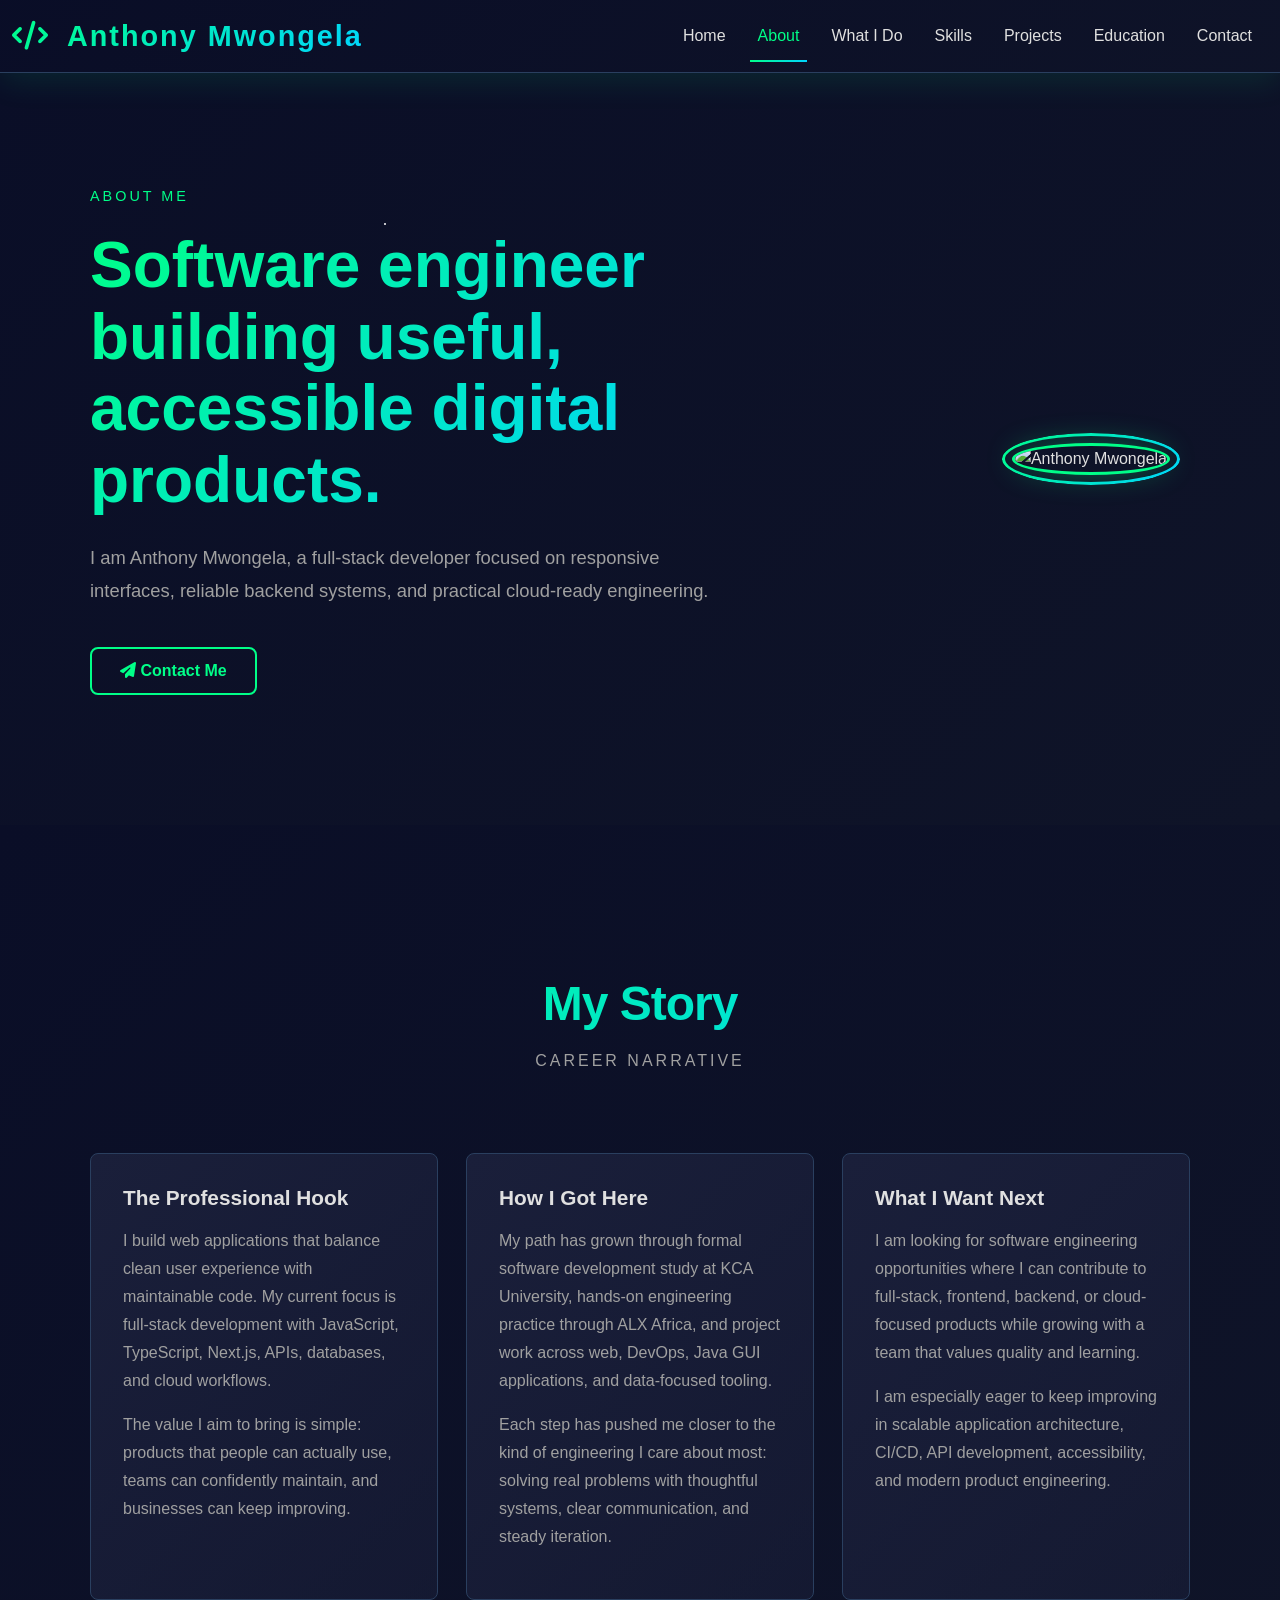
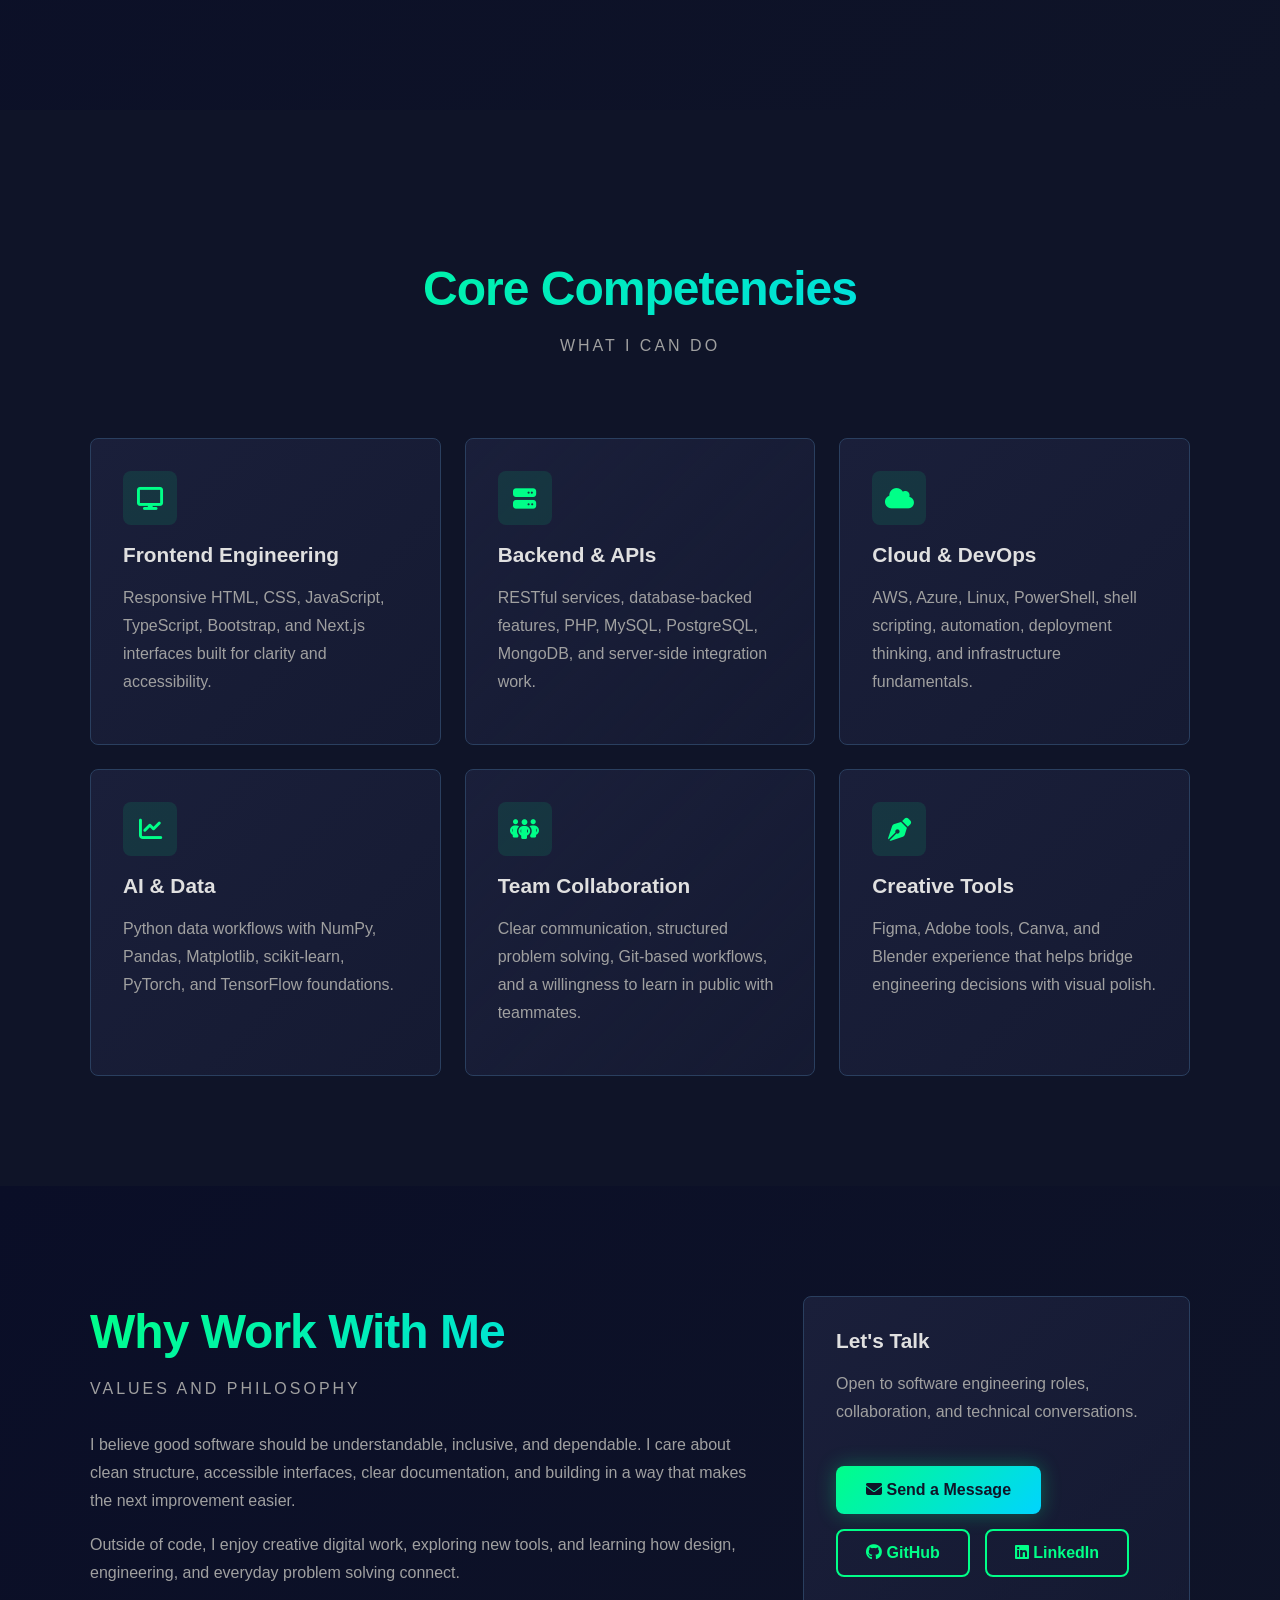
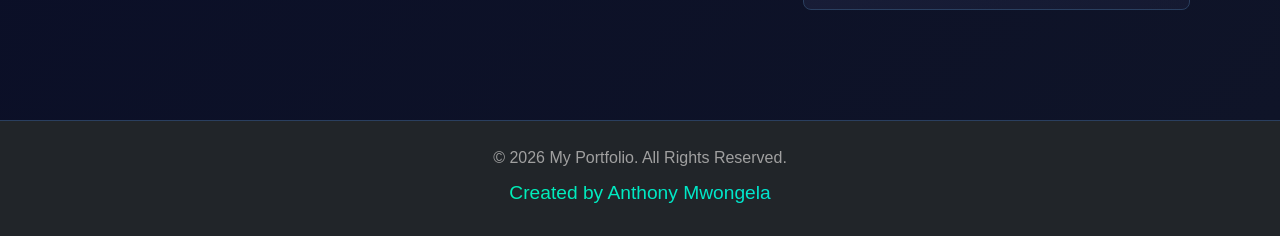
==== about.html @ 36940905 "worked on the gmail" ====
<!DOCTYPE html>
<html lang="en">
<head>
    <meta charset="UTF-8">
    <meta name="viewport" content="width=device-width, initial-scale=1">
    <title>About - Anthony Mwongela</title>
    <link
      href="https://cdn.jsdelivr.net/npm/bootstrap@5.3.2/dist/css/bootstrap.min.css"
      rel="stylesheet"
      integrity="sha384-T3c6CoIi6uLrA9TneNEoa7RxnatzjcDSCmG1MXxSR1GAsXEV/Dwwykc2MPK8M2HN"
      crossorigin="anonymous"
    />
    <link rel="stylesheet" href="https://cdnjs.cloudflare.com/ajax/libs/font-awesome/6.4.0/css/all.min.css">
    <link rel="stylesheet" href="style.css">
</head>
<body>
    <nav id="NavPos" class="navbar navbar-expand-lg w-100 modern-navbar">
      <div class="container-fluid">
        <a class="navbar-brand neon-brand" href="index.html">
          <i class="fas fa-code"></i> Anthony Mwongela
        </a>
        <button class="navbar-toggler custom-toggler" type="button" data-bs-toggle="collapse" data-bs-target="#navbarSupportedContent" aria-controls="navbarSupportedContent" aria-expanded="false" aria-label="Toggle navigation">
          <span class="navbar-toggler-icon"></span>
        </button>
        <div class="collapse navbar-collapse" id="navbarSupportedContent">
          <ul class="navbar-nav ms-auto mb-3 mb-lg-0">
            <li class="nav-item"><a class="nav-link nav-modern" href="index.html">Home</a></li>
            <li class="nav-item"><a class="nav-link nav-modern" href="about.html">About</a></li>
            <li class="nav-item"><a class="nav-link nav-modern" href="whatido.html">What I Do</a></li>
            <li class="nav-item"><a class="nav-link nav-modern" href="skills.html">Skills</a></li>
            <li class="nav-item"><a class="nav-link nav-modern" href="projects.html">Projects</a></li>
            <li class="nav-item"><a class="nav-link nav-modern" href="education.html">Education</a></li>
            <li class="nav-item"><a class="nav-link nav-modern" href="contact.html">Contact</a></li>
          </ul>
        </div>
      </div>
    </nav>

    <main>
      <section class="page-hero about-hero">
        <div class="stars"></div>
        <div class="container">
          <div class="row align-items-center g-5">
            <div class="col-lg-7">
              <span class="greeting-label">About me</span>
              <h1 class="page-title">Software engineer building useful, accessible digital products.</h1>
              <p class="page-lead">
                I am Anthony Mwongela, a full-stack developer focused on responsive interfaces, reliable backend systems, and practical cloud-ready engineering.
              </p>
              <div class="cta-buttons">
                <a href="contact.html" class="btn btn-outline-neon">
                  <i class="fas fa-paper-plane"></i> Contact Me
                </a>
              </div>
            </div>
            <div class="col-lg-5 text-lg-end text-center">
              <div class="profile-glow about-profile">
                <img src="projectsimages/Boykid254.jpg" alt="Anthony Mwongela" class="profile-img">
              </div>
            </div>
          </div>
        </div>
      </section>

      <section class="page-section about-story">
        <div class="container">
          <div class="section-header text-center">
            <h2>My Story</h2>
            <p class="section-subtitle">Career narrative</p>
          </div>
          <div class="story-layout">
            <div class="story-panel">
              <h3>The Professional Hook</h3>
              <p>
                I build web applications that balance clean user experience with maintainable code. My current focus is full-stack development with JavaScript, TypeScript, Next.js, APIs, databases, and cloud workflows.
              </p>
              <p>
                The value I aim to bring is simple: products that people can actually use, teams can confidently maintain, and businesses can keep improving.
              </p>
            </div>
            <div class="story-panel">
              <h3>How I Got Here</h3>
              <p>
                My path has grown through formal software development study at KCA University, hands-on engineering practice through ALX Africa, and project work across web, DevOps, Java GUI applications, and data-focused tooling.
              </p>
              <p>
                Each step has pushed me closer to the kind of engineering I care about most: solving real problems with thoughtful systems, clear communication, and steady iteration.
              </p>
            </div>
            <div class="story-panel">
              <h3>What I Want Next</h3>
              <p>
                I am looking for software engineering opportunities where I can contribute to full-stack, frontend, backend, or cloud-focused products while growing with a team that values quality and learning.
              </p>
              <p>
                I am especially eager to keep improving in scalable application architecture, CI/CD, API development, accessibility, and modern product engineering.
              </p>
            </div>
          </div>
        </div>
      </section>

      <section class="page-section competencies-section">
        <div class="container">
          <div class="section-header text-center">
            <h2>Core Competencies</h2>
            <p class="section-subtitle">What I can do</p>
          </div>
          <div class="competency-grid">
            <div class="competency-card">
              <i class="fas fa-display"></i>
              <h3>Frontend Engineering</h3>
              <p>Responsive HTML, CSS, JavaScript, TypeScript, Bootstrap, and Next.js interfaces built for clarity and accessibility.</p>
            </div>
            <div class="competency-card">
              <i class="fas fa-server"></i>
              <h3>Backend & APIs</h3>
              <p>RESTful services, database-backed features, PHP, MySQL, PostgreSQL, MongoDB, and server-side integration work.</p>
            </div>
            <div class="competency-card">
              <i class="fas fa-cloud"></i>
              <h3>Cloud & DevOps</h3>
              <p>AWS, Azure, Linux, PowerShell, shell scripting, automation, deployment thinking, and infrastructure fundamentals.</p>
            </div>
            <div class="competency-card">
              <i class="fas fa-chart-line"></i>
              <h3>AI & Data</h3>
              <p>Python data workflows with NumPy, Pandas, Matplotlib, scikit-learn, PyTorch, and TensorFlow foundations.</p>
            </div>
            <div class="competency-card">
              <i class="fas fa-people-group"></i>
              <h3>Team Collaboration</h3>
              <p>Clear communication, structured problem solving, Git-based workflows, and a willingness to learn in public with teammates.</p>
            </div>
            <div class="competency-card">
              <i class="fas fa-pen-nib"></i>
              <h3>Creative Tools</h3>
              <p>Figma, Adobe tools, Canva, and Blender experience that helps bridge engineering decisions with visual polish.</p>
            </div>
          </div>
        </div>
      </section>

      <section class="page-section values-section">
        <div class="container">
          <div class="values-layout">
            <div>
              <div class="section-header compact-header">
                <h2>Why Work With Me</h2>
                <p class="section-subtitle">Values and philosophy</p>
              </div>
              <p class="values-copy">
                I believe good software should be understandable, inclusive, and dependable. I care about clean structure, accessible interfaces, clear documentation, and building in a way that makes the next improvement easier.
              </p>
              <p class="values-copy">
                Outside of code, I enjoy creative digital work, exploring new tools, and learning how design, engineering, and everyday problem solving connect.
              </p>
            </div>
            <div class="cta-panel">
              <h3>Let's Talk</h3>
              <p>Open to software engineering roles, collaboration, and technical conversations.</p>
              <div class="cta-buttons">
                <a href="contact.html" class="btn btn-neon">
                  <i class="fas fa-envelope"></i> Send a Message
                </a>
                <a href="https://github.com/Robadev254" target="_blank" rel="noopener" class="btn btn-outline-neon">
                  <i class="fab fa-github"></i> GitHub
                </a>
                <a href="https://www.linkedin.com/in/anthony-robert-5a5290227/" target="_blank" rel="noopener" class="btn btn-outline-neon">
                  <i class="fab fa-linkedin"></i> LinkedIn
                </a>
              </div>
            </div>
          </div>
        </div>
      </section>
    </main>

    <footer class="bg-dark text-center text-white py-4">
      <p>&copy; <span id="currentYear"></span> My Portfolio. All Rights Reserved.</p>
      <h3>Created by Anthony Mwongela</h3>
    </footer>

    <script src="https://cdn.jsdelivr.net/npm/bootstrap@5.3.2/dist/js/bootstrap.bundle.min.js" integrity="sha384-C6RzsynM9kWDrMNeT87bh95OGNyZPhcTNXj1NW7RuBCsyN/o0jlpcV8Qyq46cDfL" crossorigin="anonymous"></script>
    <script src="script.js"></script>
</body>
</html>
---- style.css ----
/* ==================== GLOBAL STYLES ==================== */

* {
  margin: 0;
  padding: 0;
  box-sizing: border-box;
}

:root {
  --primary-neon: #00ff88;
  --secondary-neon: #00d4ff;
  --accent-neon: #ff006e;
  --dark-bg: #0a0e27;
  --darker-bg: #0f1428;
  --card-bg: #1a1f3a;
  --text-primary: #e0e0e0;
  --text-secondary: #a0a0a0;
  --border-color: #2a3f5f;
}

html {
  scroll-behavior: smooth;
  scroll-padding-top: 90px;
}

body {
  background-color: var(--dark-bg);
  background-image: 
    radial-gradient(circle at 20% 50%, rgba(0, 255, 136, 0.1) 0%, transparent 50%),
    radial-gradient(circle at 80% 80%, rgba(0, 212, 255, 0.1) 0%, transparent 50%);
  color: var(--text-primary);
  font-family: 'Segoe UI', Tahoma, Geneva, Verdana, sans-serif;
  line-height: 1.6;
  overflow-x: hidden;
}

html.home-scroll {
  scroll-snap-type: y mandatory;
}

/* ==================== NAVBAR ==================== */

.modern-navbar {
  background: linear-gradient(135deg, rgba(10, 14, 39, 0.95) 0%, rgba(15, 20, 40, 0.95) 100%);
  backdrop-filter: blur(10px);
  border-bottom: 1px solid var(--border-color);
  box-shadow: 0 8px 32px rgba(0, 255, 136, 0.1);
  position: sticky;
  top: 0;
  z-index: 1000;
}

.neon-brand {
  font-size: 1.8rem !important;
  font-weight: 700;
  background: linear-gradient(135deg, var(--primary-neon), var(--secondary-neon));
  -webkit-background-clip: text;
  -webkit-text-fill-color: transparent;
  background-clip: text;
  letter-spacing: 2px;
  transition: all 0.3s ease;
}

.neon-brand:hover {
  transform: scale(1.05);
  filter: drop-shadow(0 0 8px var(--primary-neon));
}

.neon-brand i {
  margin-right: 8px;
}

.nav-modern {
  position: relative;
  color: var(--text-primary) !important;
  font-weight: 500;
  margin: 0 8px;
  transition: all 0.3s ease;
}

.nav-modern::after {
  content: '';
  position: absolute;
  bottom: -5px;
  left: 0;
  width: 0;
  height: 2px;
  background: linear-gradient(135deg, var(--primary-neon), var(--secondary-neon));
  transition: width 0.3s ease;
}

.nav-modern:hover {
  color: var(--primary-neon) !important;
}

.nav-modern.active {
  color: var(--primary-neon) !important;
}

.nav-modern.active::after {
  width: 100%;
}

.nav-modern:hover::after {
  width: 100%;
}

.custom-toggler .navbar-toggler-icon {
  background-image: url("data:image/svg+xml;charset=utf8,%3Csvg viewBox='0 0 30 30' xmlns='http://www.w3.org/2000/svg'%3E%3Cpath stroke='rgba(0,255,136,0.8)' stroke-width='2' stroke-linecap='round' d='M4 7h22M4 15h22M4 23h22'/%3E%3C/svg%3E");
}

/* ==================== HERO SECTION ==================== */

.hero-section {
  background: linear-gradient(135deg, var(--dark-bg) 0%, var(--darker-bg) 100%);
  min-height: 100vh;
  display: flex;
  align-items: center;
  position: relative;
  overflow: hidden;
}

.home-hero {
  min-height: calc(100vh - 72px);
}

.home-panel {
  min-height: calc(100vh - 72px);
  display: flex;
  align-items: center;
  position: relative;
  scroll-snap-align: start;
  scroll-snap-stop: always;
  padding: 80px 0;
}

.home-panel-row {
  min-height: calc(100vh - 190px);
}

.stars {
  position: absolute;
  width: 100%;
  height: 100%;
  top: 0;
  left: 0;
}

.stars::before {
  content: '';
  position: absolute;
  width: 2px;
  height: 2px;
  background: white;
  border-radius: 50%;
  top: 20%;
  left: 30%;
  animation: twinkle 3s infinite;
}

@keyframes twinkle {
  0%, 100% { opacity: 0.3; }
  50% { opacity: 1; }
}

.hero-content {
  position: relative;
  z-index: 2;
  animation: slideInLeft 0.8s ease;
}

@keyframes slideInLeft {
  from {
    opacity: 0;
    transform: translateX(-50px);
  }
  to {
    opacity: 1;
    transform: translateX(0);
  }
}

.greeting-text {
  margin-bottom: 30px;
}

.greeting-label {
  display: inline-block;
  color: var(--primary-neon);
  font-size: 0.9rem;
  letter-spacing: 3px;
  text-transform: uppercase;
  margin-bottom: 10px;
  animation: fadeIn 0.8s ease 0.2s both;
}

.hero-title {
  font-size: 4rem;
  font-weight: 800;
  line-height: 1.2;
  margin-bottom: 20px;
  animation: fadeIn 0.8s ease 0.4s both;
}

.neon-text {
  background: linear-gradient(135deg, var(--primary-neon), var(--secondary-neon));
  -webkit-background-clip: text;
  -webkit-text-fill-color: transparent;
  background-clip: text;
  display: block;
  animation: glow 3s ease-in-out infinite;
}

@keyframes glow {
  0%, 100% { filter: drop-shadow(0 0 0px var(--primary-neon)); }
  50% { filter: drop-shadow(0 0 20px var(--primary-neon)); }
}

.subtitle-text {
  display: block;
  color: var(--secondary-neon);
  font-size: 2rem;
  font-weight: 300;
  margin-top: 10px;
}

.hero-description {
  font-size: 1.1rem;
  color: var(--text-secondary);
  margin: 25px 0 40px 0;
  max-width: 500px;
  line-height: 1.8;
  animation: fadeIn 0.8s ease 0.6s both;
}

@keyframes fadeIn {
  from {
    opacity: 0;
  }
  to {
    opacity: 1;
  }
}

.cta-buttons {
  display: flex;
  gap: 15px;
  margin: 40px 0;
  animation: fadeIn 0.8s ease 0.8s both;
  flex-wrap: wrap;
}

.btn-neon {
  background: linear-gradient(135deg, var(--primary-neon), var(--secondary-neon));
  color: var(--darker-bg) !important;
  border: none;
  padding: 12px 30px;
  border-radius: 8px;
  font-weight: 600;
  font-size: 1rem;
  transition: all 0.3s ease;
  box-shadow: 0 0 20px rgba(0, 255, 136, 0.3);
  cursor: pointer;
}

.btn-neon:hover {
  transform: translateY(-3px);
  box-shadow: 0 0 40px rgba(0, 255, 136, 0.6);
  filter: brightness(1.1);
}

.btn-outline-neon {
  border: 2px solid var(--primary-neon);
  color: var(--primary-neon) !important;
  background: transparent;
  padding: 10px 28px;
  border-radius: 8px;
  font-weight: 600;
  font-size: 1rem;
  transition: all 0.3s ease;
  cursor: pointer;
}

.btn-outline-neon:hover {
  background: rgba(0, 255, 136, 0.1);
  transform: translateY(-3px);
  box-shadow: 0 0 20px rgba(0, 255, 136, 0.4);
}

.social-links {
  display: flex;
  gap: 20px;
  margin-top: 40px;
  animation: fadeIn 0.8s ease 1s both;
}

.social-link {
  width: 50px;
  height: 50px;
  border-radius: 50%;
  display: flex;
  align-items: center;
  justify-content: center;
  border: 2px solid var(--border-color);
  color: var(--primary-neon);
  font-size: 1.3rem;
  transition: all 0.3s ease;
  background: rgba(0, 255, 136, 0.05);
}

.social-link:hover {
  border-color: var(--primary-neon);
  background: rgba(0, 255, 136, 0.15);
  transform: translateY(-5px) scale(1.1);
  box-shadow: 0 0 20px rgba(0, 255, 136, 0.4);
}

/* Hero Image */
.hero-image {
  position: relative;
  animation: slideInRight 0.8s ease;
}

@keyframes slideInRight {
  from {
    opacity: 0;
    transform: translateX(50px);
  }
  to {
    opacity: 1;
    transform: translateX(0);
  }
}

.profile-glow {
  position: relative;
  display: inline-block;
}

.profile-glow::before {
  content: '';
  position: absolute;
  inset: -10px;
  border-radius: 50%;
  padding: 3px;
  background: linear-gradient(135deg, var(--primary-neon), var(--secondary-neon));
  -webkit-mask: linear-gradient(#fff 0 0) content-box, linear-gradient(#fff 0 0);
  -webkit-mask-composite: xor;
  mask-composite: exclude;
  animation: rotate 20s linear infinite;
}

@keyframes rotate {
  from { transform: rotate(0deg); }
  to { transform: rotate(360deg); }
}

.profile-img {
  width: 300px;
  height: 300px;
  border-radius: 50%;
  object-fit: cover;
  border: 3px solid var(--primary-neon);
  box-shadow: 0 0 30px rgba(0, 255, 136, 0.3);
}

/* ==================== SECTION HEADERS ==================== */

.section-header {
  margin-bottom: 80px;
  padding-top: 40px;
}

.section-header h2 {
  font-size: 3rem;
  font-weight: 800;
  background: linear-gradient(135deg, var(--primary-neon), var(--secondary-neon));
  -webkit-background-clip: text;
  -webkit-text-fill-color: transparent;
  background-clip: text;
  margin-bottom: 15px;
  letter-spacing: -1px;
}

.section-subtitle {
  color: var(--text-secondary);
  font-size: 1rem;
  letter-spacing: 3px;
  text-transform: uppercase;
  font-weight: 500;
}

/* ==================== WHAT I DO SECTION ==================== */

.whatido-section {
  padding: 120px 0;
  background: linear-gradient(135deg, var(--dark-bg) 0%, var(--darker-bg) 100%);
}

.service-card {
  background: linear-gradient(135deg, var(--card-bg) 0%, rgba(26, 31, 58, 0.5) 100%);
  border: 1px solid var(--border-color);
  border-radius: 12px;
  padding: 40px 30px;
  height: 100%;
  transition: all 0.3s ease;
  position: relative;
  overflow: hidden;
}

.service-card::before {
  content: '';
  position: absolute;
  top: 0;
  left: -100%;
  width: 100%;
  height: 100%;
  background: linear-gradient(135deg, rgba(0, 255, 136, 0.1), rgba(0, 212, 255, 0.1));
  transition: left 0.3s ease;
  z-index: 0;
}

.service-card:hover::before {
  left: 0;
}

.service-card:hover {
  border-color: var(--primary-neon);
  transform: translateY(-10px);
  box-shadow: 0 20px 40px rgba(0, 255, 136, 0.15);
}

.service-card > * {
  position: relative;
  z-index: 1;
}

.service-icon {
  font-size: 2.5rem;
  color: var(--primary-neon);
  margin-bottom: 15px;
  width: 60px;
  height: 60px;
  display: flex;
  align-items: center;
  justify-content: center;
  background: rgba(0, 255, 136, 0.1);
  border-radius: 8px;
}

.service-card h3 {
  font-size: 1.5rem;
  margin-bottom: 15px;
  color: var(--text-primary);
}

.service-card p {
  color: var(--text-secondary);
  line-height: 1.6;
  font-size: 0.95rem;
}

/* ==================== SKILLS SECTION ==================== */

.skills-section {
  padding: 120px 0;
  background: var(--darker-bg);
}

.skills-grid {
  display: grid;
  grid-template-columns: repeat(auto-fit, minmax(300px, 1fr));
  gap: 40px;
  margin-top: 60px;
}

.skill-category {
  background: linear-gradient(135deg, var(--card-bg) 0%, rgba(26, 31, 58, 0.5) 100%);
  border: 1px solid var(--border-color);
  border-radius: 12px;
  padding: 35px;
  transition: all 0.3s ease;
}

.skill-category:hover {
  border-color: var(--primary-neon);
  box-shadow: 0 10px 30px rgba(0, 255, 136, 0.1);
  transform: translateY(-5px);
}

.category-title {
  color: var(--primary-neon);
  font-size: 1.2rem;
  font-weight: 700;
  margin-bottom: 15px;
  display: flex;
  align-items: center;
}

.category-title::before {
  content: '';
  display: inline-block;
  width: 4px;
  height: 20px;
  background: linear-gradient(135deg, var(--primary-neon), var(--secondary-neon));
  border-radius: 2px;
  margin-right: 10px;
}

.skill-items {
  display: flex;
  flex-wrap: wrap;
  gap: 10px;
}

.skill-badge {
  display: inline-block;
  background: rgba(0, 255, 136, 0.1);
  color: var(--primary-neon);
  padding: 6px 12px;
  border-radius: 20px;
  font-size: 0.85rem;
  border: 1px solid rgba(0, 255, 136, 0.3);
  transition: all 0.2s ease;
  cursor: default;
}

.skill-badge:hover {
  background: rgba(0, 255, 136, 0.2);
  border-color: var(--primary-neon);
  transform: scale(1.05);
}

/* ==================== PROJECTS SECTION ==================== */

.projects-section {
  padding: 120px 0;
  background: linear-gradient(135deg, var(--dark-bg) 0%, var(--darker-bg) 100%);
}

.projects-section .section-header {
  margin-bottom: 100px;
}

.project-grid {
  display: grid;
  grid-template-columns: repeat(auto-fit, minmax(350px, 1fr));
  gap: 50px;
  margin-top: 60px;
}

.project-card {
  background: var(--card-bg);
  border: 1px solid var(--border-color);
  border-radius: 12px;
  overflow: hidden;
  transition: all 0.3s ease;
  height: 100%;
  display: flex;
  flex-direction: column;
  box-shadow: 0 4px 20px rgba(0, 0, 0, 0.3);
}

.project-card:hover {
  border-color: var(--primary-neon);
  transform: translateY(-20px);
  box-shadow: 0 25px 50px rgba(0, 255, 136, 0.25);
}

.project-image {
  position: relative;
  overflow: hidden;
  height: 240px;
  background: linear-gradient(135deg, rgba(0, 255, 136, 0.1), rgba(0, 212, 255, 0.1));
}

.project-image img {
  width: 100%;
  height: 100%;
  object-fit: cover;
  transition: all 0.3s ease;
}

.project-card:hover .project-image img {
  transform: scale(1.12);
  filter: brightness(1.1);
}

.project-overlay {
  position: absolute;
  top: 0;
  left: 0;
  width: 100%;
  height: 100%;
  background: rgba(0, 255, 136, 0.15);
  display: flex;
  align-items: center;
  justify-content: center;
  opacity: 0;
  transition: opacity 0.3s ease;
  backdrop-filter: blur(8px);
}

.project-card:hover .project-overlay {
  opacity: 1;
}

.btn-project {
  display: inline-flex;
  align-items: center;
  gap: 8px;
  background: var(--primary-neon);
  color: var(--darker-bg);
  padding: 14px 30px;
  border-radius: 8px;
  text-decoration: none;
  font-weight: 600;
  transition: all 0.3s ease;
  font-size: 1rem;
}

.btn-project:hover {
  background: var(--secondary-neon);
  transform: scale(1.08);
  box-shadow: 0 8px 20px rgba(0, 255, 136, 0.4);
}

.project-content {
  padding: 35px;
  flex-grow: 1;
  display: flex;
  flex-direction: column;
  justify-content: space-between;
}

.project-content h3 {
  color: var(--text-primary);
  font-size: 1.4rem;
  margin-bottom: 15px;
  font-weight: 700;
}

.tech-tags {
  display: flex;
  flex-wrap: wrap;
  gap: 10px;
  margin: 15px 0 20px 0;
}

.tech-tag {
  display: inline-block;
  background: rgba(0, 212, 255, 0.12);
  color: var(--secondary-neon);
  padding: 6px 14px;
  border-radius: 20px;
  font-size: 0.8rem;
  border: 1px solid rgba(0, 212, 255, 0.4);
  font-weight: 500;
}

.project-content p {
  color: var(--text-secondary);
  font-size: 0.95rem;
  line-height: 1.7;
  flex-grow: 1;
  margin-bottom: 20px;
}

/* ==================== EDUCATION SECTION ==================== */

.education-section {
  padding: 120px 0;
  background: var(--darker-bg);
}

.education-section .section-header {
  margin-bottom: 80px;
}

.education-grid {
  display: grid;
  grid-template-columns: repeat(auto-fit, minmax(300px, 1fr));
  gap: 45px;
}

.education-card {
  background: linear-gradient(135deg, var(--card-bg) 0%, rgba(26, 31, 58, 0.5) 100%);
  border: 1px solid var(--border-color);
  border-radius: 12px;
  overflow: hidden;
  transition: all 0.3s ease;
  height: 100%;
  position: relative;
  box-shadow: 0 4px 20px rgba(0, 0, 0, 0.3);
}

.education-card::before {
  content: '';
  position: absolute;
  top: 0;
  left: 0;
  right: 0;
  height: 4px;
  background: linear-gradient(90deg, var(--primary-neon), var(--secondary-neon));
}

.education-card:hover {
  border-color: var(--primary-neon);
  transform: translateY(-15px);
  box-shadow: 0 20px 50px rgba(0, 255, 136, 0.2);
}

.education-icon {
  position: absolute;
  top: 15px;
  right: 15px;
  font-size: 1.8rem;
  color: var(--primary-neon);
  z-index: 2;
}

.education-img {
  width: 100%;
  height: 180px;
  object-fit: cover;
}

.education-content {
  padding: 30px;
}

.education-content h3 {
  color: var(--text-primary);
  font-size: 1.3rem;
  margin-bottom: 12px;
  font-weight: 700;
}

.degree {
  color: var(--primary-neon);
  font-weight: 600;
  margin-bottom: 10px;
  font-size: 0.95rem;
}

.grade, .score, .duration, .additional {
  color: var(--text-secondary);
  font-size: 0.9rem;
  margin-bottom: 6px;
  line-height: 1.6;
}

/* ==================== CONTACT SECTION ==================== */

.contact-section {
  padding: 100px 0;
  background: linear-gradient(135deg, var(--dark-bg) 0%, var(--darker-bg) 100%);
}

.contact-form-container {
  background: var(--card-bg);
  border: 1px solid var(--border-color);
  border-radius: 12px;
  padding: 40px;
}

.contact-form-container h3 {
  color: var(--text-primary);
  font-size: 1.5rem;
  margin-bottom: 25px;
}

.contact-form {
  display: flex;
  flex-direction: column;
  gap: 15px;
}

.form-group {
  position: relative;
}

.form-control {
  background: rgba(0, 255, 136, 0.05) !important;
  border: 1px solid var(--border-color) !important;
  color: var(--text-primary) !important;
  border-radius: 8px;
  padding: 12px 15px;
  font-size: 1rem;
  transition: all 0.3s ease;
}

.form-control:focus {
  border-color: var(--primary-neon) !important;
  box-shadow: 0 0 20px rgba(0, 255, 136, 0.2) !important;
  background: rgba(0, 255, 136, 0.1) !important;
}

.form-control::placeholder {
  color: var(--text-secondary);
}

.form-status {
  min-height: 22px;
  color: var(--text-secondary);
  font-size: 0.9rem;
  margin: 0;
}

.form-status.success {
  color: var(--primary-neon);
}

.form-status.error {
  color: var(--accent-neon);
}

.mail-fallback {
  display: grid;
  gap: 14px;
  margin-top: 4px;
  padding: 18px;
  background: rgba(0, 255, 136, 0.06);
  border: 1px solid var(--border-color);
  border-radius: 8px;
}

.mail-fallback[hidden] {
  display: none;
}

.mail-fallback-text {
  color: var(--text-secondary);
  font-size: 0.92rem;
  margin: 0;
}

.mail-fallback-actions {
  display: flex;
  flex-wrap: wrap;
  gap: 10px;
}

.mail-fallback-actions .btn {
  min-width: 140px;
  padding: 9px 16px;
  font-size: 0.9rem;
}

.contact-methods {
  background: var(--card-bg);
  border: 1px solid var(--border-color);
  border-radius: 12px;
  padding: 40px;
}

.contact-methods h3 {
  color: var(--text-primary);
  font-size: 1.5rem;
  margin-bottom: 30px;
}

.contact-method {
  display: flex;
  gap: 20px;
  margin-bottom: 25px;
  padding-bottom: 25px;
  border-bottom: 1px solid var(--border-color);
}

.contact-method:last-child {
  border-bottom: none;
  margin-bottom: 0;
  padding-bottom: 0;
}

.method-icon {
  font-size: 1.8rem;
  color: var(--primary-neon);
  width: 60px;
  height: 60px;
  display: flex;
  align-items: center;
  justify-content: center;
  background: rgba(0, 255, 136, 0.1);
  border-radius: 8px;
  flex-shrink: 0;
}

.contact-method-img {
  width: 30px;
  height: 30px;
  object-fit: contain;
}

.method-content h4 {
  color: var(--text-primary);
  margin-bottom: 8px;
  font-size: 1.1rem;
}

.method-content p {
  color: var(--text-secondary);
  margin-bottom: 5px;
}

.method-content a {
  color: var(--primary-neon);
  text-decoration: none;
  transition: all 0.3s ease;
}

.method-content a:hover {
  color: var(--secondary-neon);
  text-decoration: underline;
}

.contact-action {
  display: inline-flex;
  align-items: center;
  justify-content: center;
  min-width: 170px;
  margin-top: 4px;
  text-decoration: none !important;
}

.contact-action:hover {
  text-decoration: none !important;
}

.method-content small {
  color: var(--text-secondary);
  font-size: 0.85rem;
}

/* ==================== PAGE LAYOUT ==================== */

.page-hero {
  background: linear-gradient(135deg, var(--dark-bg) 0%, var(--darker-bg) 100%);
  min-height: 52vh;
  display: flex;
  align-items: center;
  position: relative;
  overflow: hidden;
  padding: 110px 0 90px;
}

.page-hero .container {
  position: relative;
  z-index: 2;
}

.page-title {
  max-width: 900px;
  font-size: clamp(2.4rem, 5vw, 4.5rem);
  font-weight: 800;
  line-height: 1.12;
  margin: 12px 0 24px;
  background: linear-gradient(135deg, var(--primary-neon), var(--secondary-neon));
  -webkit-background-clip: text;
  -webkit-text-fill-color: transparent;
  background-clip: text;
}

.page-lead {
  max-width: 760px;
  color: var(--text-secondary);
  font-size: 1.15rem;
  line-height: 1.8;
  margin: 0;
}

.page-section {
  padding: 110px 0;
  background: linear-gradient(135deg, var(--dark-bg) 0%, var(--darker-bg) 100%);
}

.standalone-section {
  padding-top: 90px;
}

.compact-header {
  margin-bottom: 30px;
  padding-top: 0;
  text-align: left;
}

/* ==================== HOME OVERVIEW ==================== */

.home-page-panel {
  background: linear-gradient(135deg, var(--dark-bg) 0%, var(--darker-bg) 100%);
}

.home-page-panel.alt-panel {
  background: var(--darker-bg);
}

.home-panel-layout {
  display: grid;
  grid-template-columns: minmax(0, 1.05fr) minmax(320px, 0.95fr);
  gap: clamp(32px, 6vw, 80px);
  align-items: center;
}

.home-panel-title {
  max-width: 780px;
  font-size: clamp(2.1rem, 4.2vw, 4rem);
  font-weight: 800;
  line-height: 1.15;
  margin: 12px 0 24px;
  background: linear-gradient(135deg, var(--primary-neon), var(--secondary-neon));
  -webkit-background-clip: text;
  -webkit-text-fill-color: transparent;
  background-clip: text;
}

.home-panel-copy {
  max-width: 680px;
  color: var(--text-secondary);
  font-size: 1.05rem;
  line-height: 1.85;
  margin-bottom: 18px;
}

.home-highlight-list,
.home-service-list,
.home-timeline {
  display: grid;
  gap: 18px;
}

.home-highlight-list > div,
.home-service-list > div,
.home-timeline > div {
  border-left: 4px solid var(--primary-neon);
  padding: 18px 0 18px 24px;
  background: linear-gradient(90deg, rgba(0, 255, 136, 0.1), transparent);
}

.home-highlight-list strong,
.home-timeline strong {
  display: block;
  color: var(--text-primary);
  font-size: 1.05rem;
  margin-bottom: 6px;
}

.home-highlight-list span,
.home-timeline span {
  display: block;
  color: var(--text-secondary);
  line-height: 1.6;
}

.home-service-list > div {
  display: flex;
  align-items: center;
  gap: 16px;
  color: var(--text-primary);
  font-size: 1.15rem;
  font-weight: 700;
}

.home-service-list i {
  width: 48px;
  height: 48px;
  display: flex;
  align-items: center;
  justify-content: center;
  flex-shrink: 0;
  color: var(--primary-neon);
  background: rgba(0, 255, 136, 0.1);
  border-radius: 8px;
}

.home-project-showcase {
  overflow: hidden;
  border: 1px solid var(--border-color);
  border-radius: 8px;
  background: var(--card-bg);
  box-shadow: 0 20px 50px rgba(0, 0, 0, 0.3);
}

.home-project-showcase img {
  width: 100%;
  height: clamp(220px, 35vw, 360px);
  object-fit: cover;
  display: block;
}

.home-project-showcase div {
  padding: 24px;
}

.home-project-showcase strong {
  display: block;
  color: var(--text-primary);
  font-size: 1.2rem;
  margin-bottom: 8px;
}

.home-project-showcase span {
  color: var(--text-secondary);
  line-height: 1.6;
}

.home-skill-cloud {
  display: flex;
  flex-wrap: wrap;
  gap: 12px;
  align-content: center;
}

.home-skill-cloud span {
  display: inline-flex;
  align-items: center;
  min-height: 42px;
  color: var(--primary-neon);
  background: rgba(0, 255, 136, 0.1);
  border: 1px solid rgba(0, 255, 136, 0.3);
  border-radius: 999px;
  padding: 8px 16px;
  font-weight: 600;
}

.home-contact-form {
  max-width: 560px;
  justify-self: end;
}

.home-scroll-dots {
  position: fixed;
  top: 50%;
  right: 22px;
  z-index: 999;
  display: grid;
  gap: 12px;
  transform: translateY(-50%);
}

.home-scroll-dots a {
  width: 11px;
  height: 11px;
  display: block;
  border: 1px solid var(--primary-neon);
  border-radius: 50%;
  background: rgba(0, 255, 136, 0.12);
  transition: all 0.2s ease;
}

.home-scroll-dots a:hover {
  background: var(--primary-neon);
  box-shadow: 0 0 14px rgba(0, 255, 136, 0.7);
  transform: scale(1.25);
}

.home-fullpage footer {
  scroll-snap-align: end;
}

.home-overview {
  min-height: 100vh;
  display: flex;
  align-items: center;
}

/* ==================== ABOUT PAGE ==================== */

.about-profile {
  margin: 20px;
}

.story-layout {
  display: grid;
  grid-template-columns: repeat(3, 1fr);
  gap: 28px;
}

.story-panel,
.competency-card,
.cta-panel {
  background: linear-gradient(135deg, var(--card-bg) 0%, rgba(26, 31, 58, 0.55) 100%);
  border: 1px solid var(--border-color);
  border-radius: 8px;
  padding: 32px;
}

.story-panel h3,
.competency-card h3,
.cta-panel h3 {
  color: var(--text-primary);
  font-size: 1.3rem;
  font-weight: 700;
  margin-bottom: 16px;
}

.story-panel p,
.competency-card p,
.cta-panel p,
.values-copy {
  color: var(--text-secondary);
  line-height: 1.75;
}

.competencies-section {
  background: var(--darker-bg);
}

.competency-grid {
  display: grid;
  grid-template-columns: repeat(auto-fit, minmax(280px, 1fr));
  gap: 24px;
}

.competency-card {
  transition: all 0.3s ease;
}

.competency-card:hover {
  border-color: var(--primary-neon);
  transform: translateY(-8px);
  box-shadow: 0 18px 36px rgba(0, 255, 136, 0.13);
}

.competency-card i {
  width: 54px;
  height: 54px;
  display: flex;
  align-items: center;
  justify-content: center;
  color: var(--primary-neon);
  background: rgba(0, 255, 136, 0.1);
  border-radius: 8px;
  font-size: 1.45rem;
  margin-bottom: 18px;
}

.values-layout {
  display: grid;
  grid-template-columns: minmax(0, 1.4fr) minmax(320px, 0.8fr);
  gap: 36px;
  align-items: center;
}

.cta-panel .cta-buttons {
  margin-bottom: 0;
}

/* ==================== FOOTER ==================== */

footer {
  background: var(--darker-bg);
  border-top: 1px solid var(--border-color);
  padding: 40px 0;
  text-align: center;
}

footer p {
  color: var(--text-secondary);
  margin-bottom: 10px;
}

footer h3 {
  background: linear-gradient(135deg, var(--primary-neon), var(--secondary-neon));
  -webkit-background-clip: text;
  -webkit-text-fill-color: transparent;
  background-clip: text;
  font-size: 1.2rem;
}

/* ==================== RESPONSIVE ==================== */

@media (max-width: 768px) {
  html.home-scroll {
    scroll-snap-type: y proximity;
  }

  .hero-title {
    font-size: 2.5rem;
  }

  .section-header h2 {
    font-size: 2rem;
  }

  .cta-buttons {
    flex-direction: column;
    align-items: flex-start;
  }

  .profile-img {
    width: 200px;
    height: 200px;
  }

  .hero-section {
    min-height: auto;
    padding: 50px 0;
  }

  .home-hero {
    min-height: auto;
  }

  .home-panel {
    min-height: auto;
    padding: 80px 0;
  }

  .home-panel-row {
    min-height: auto;
  }

  .home-panel-layout {
    grid-template-columns: 1fr;
    gap: 36px;
  }

  .home-contact-form {
    max-width: none;
    justify-self: stretch;
  }

  .home-scroll-dots {
    display: none;
  }

  .page-hero {
    min-height: auto;
    padding: 80px 0 70px;
  }

  .page-section,
  .standalone-section {
    padding: 80px 0;
  }

  .story-layout,
  .values-layout {
    grid-template-columns: 1fr;
  }

  .skills-grid {
    grid-template-columns: 1fr;
  }

  .contact-form-container,
  .contact-methods {
    padding: 25px;
  }

  .social-links {
    justify-content: flex-start;
  }
}

@media (max-width: 480px) {
  .hero-title {
    font-size: 1.8rem;
  }

  .subtitle-text {
    font-size: 1.2rem;
  }

  .section-header h2 {
    font-size: 1.5rem;
  }

  .page-title {
    font-size: 2rem;
  }

  .home-panel-title {
    font-size: 2rem;
  }

  .page-lead {
    font-size: 1rem;
  }

  .btn-neon,
  .btn-outline-neon {
    width: 100%;
  }

  .story-panel,
  .competency-card,
  .cta-panel {
    padding: 24px;
  }

  .profile-img {
    width: 150px;
    height: 150px;
  }
}

/* ==================== SCROLLBAR STYLING ==================== */

::-webkit-scrollbar {
  width: 10px;
}

::-webkit-scrollbar-track {
  background: var(--darker-bg);
}

::-webkit-scrollbar-thumb {
  background: linear-gradient(135deg, var(--primary-neon), var(--secondary-neon));
  border-radius: 5px;
}

::-webkit-scrollbar-thumb:hover {
  background: var(--primary-neon);
}

/* ==================== UTILITIES ==================== */

.container {
  padding: 0 20px;
}

@media (max-width: 992px) {
  .container {
    padding: 0 15px;
  }
}
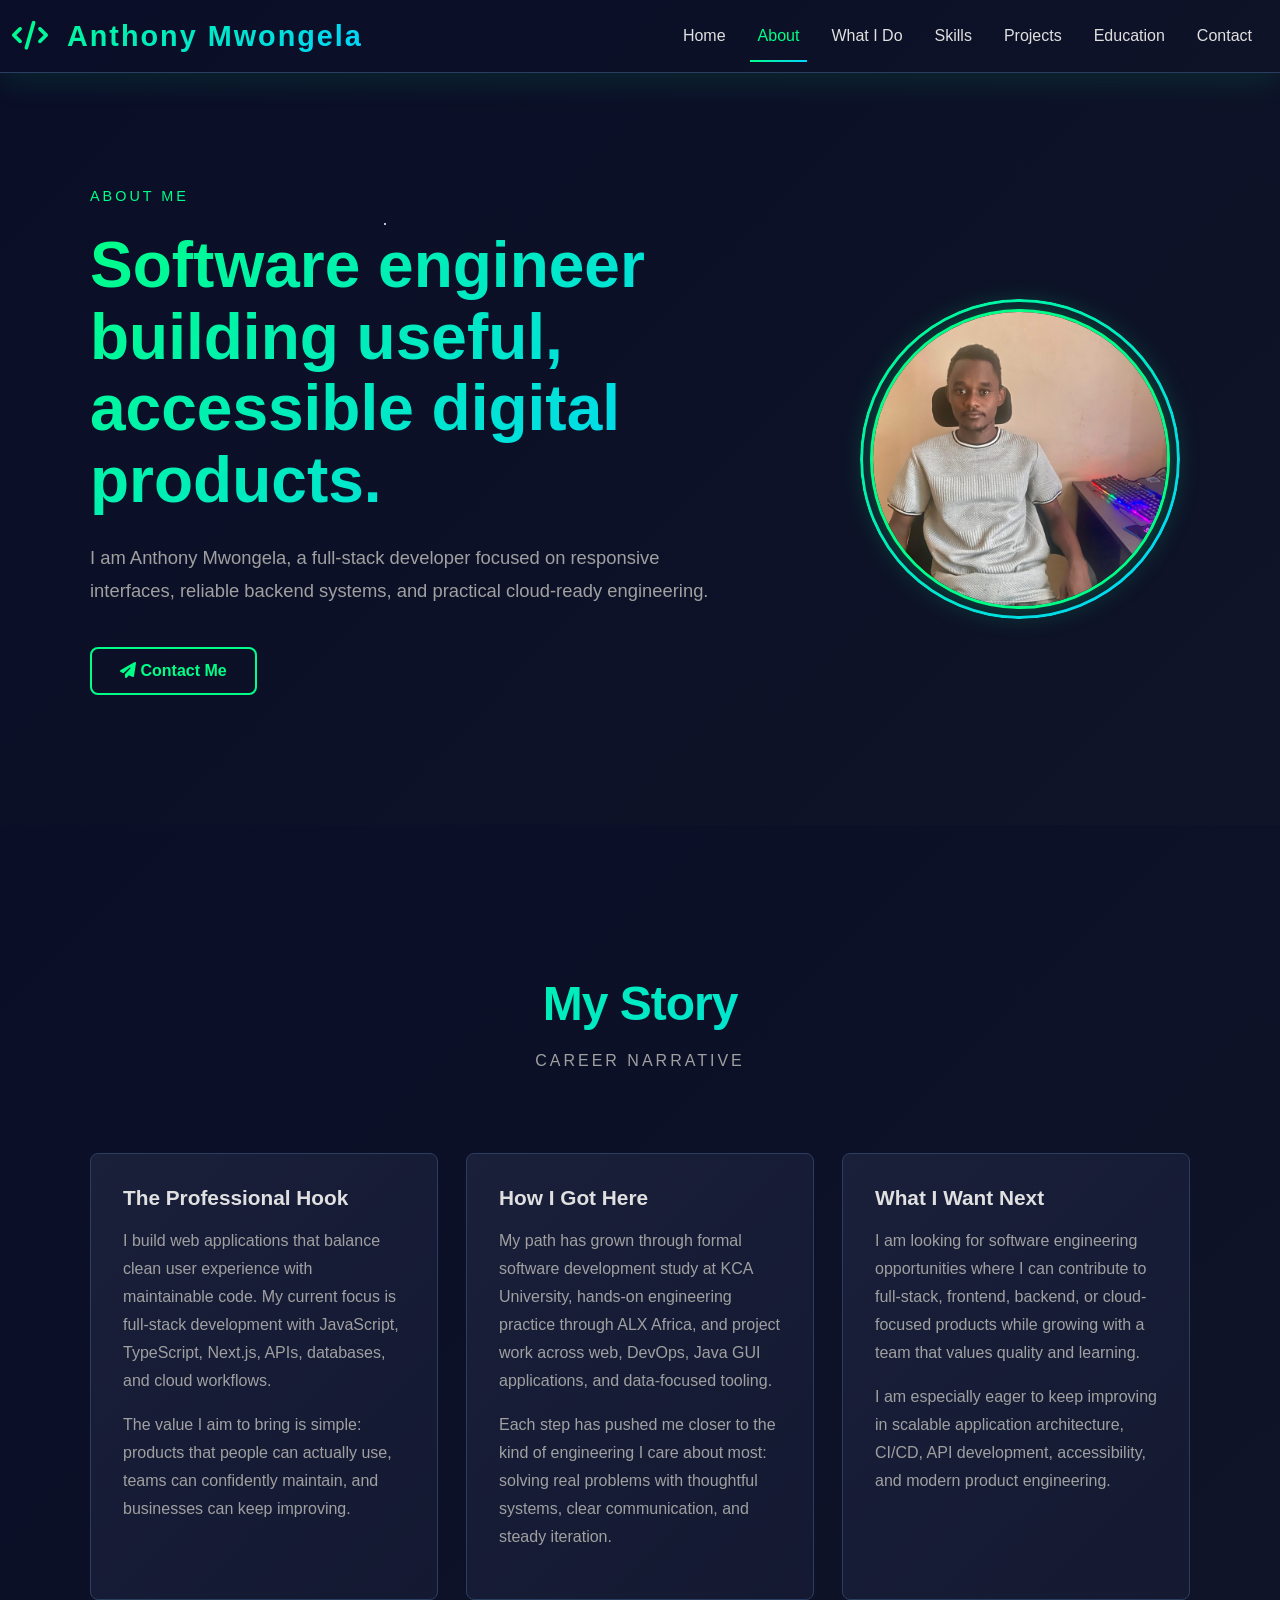
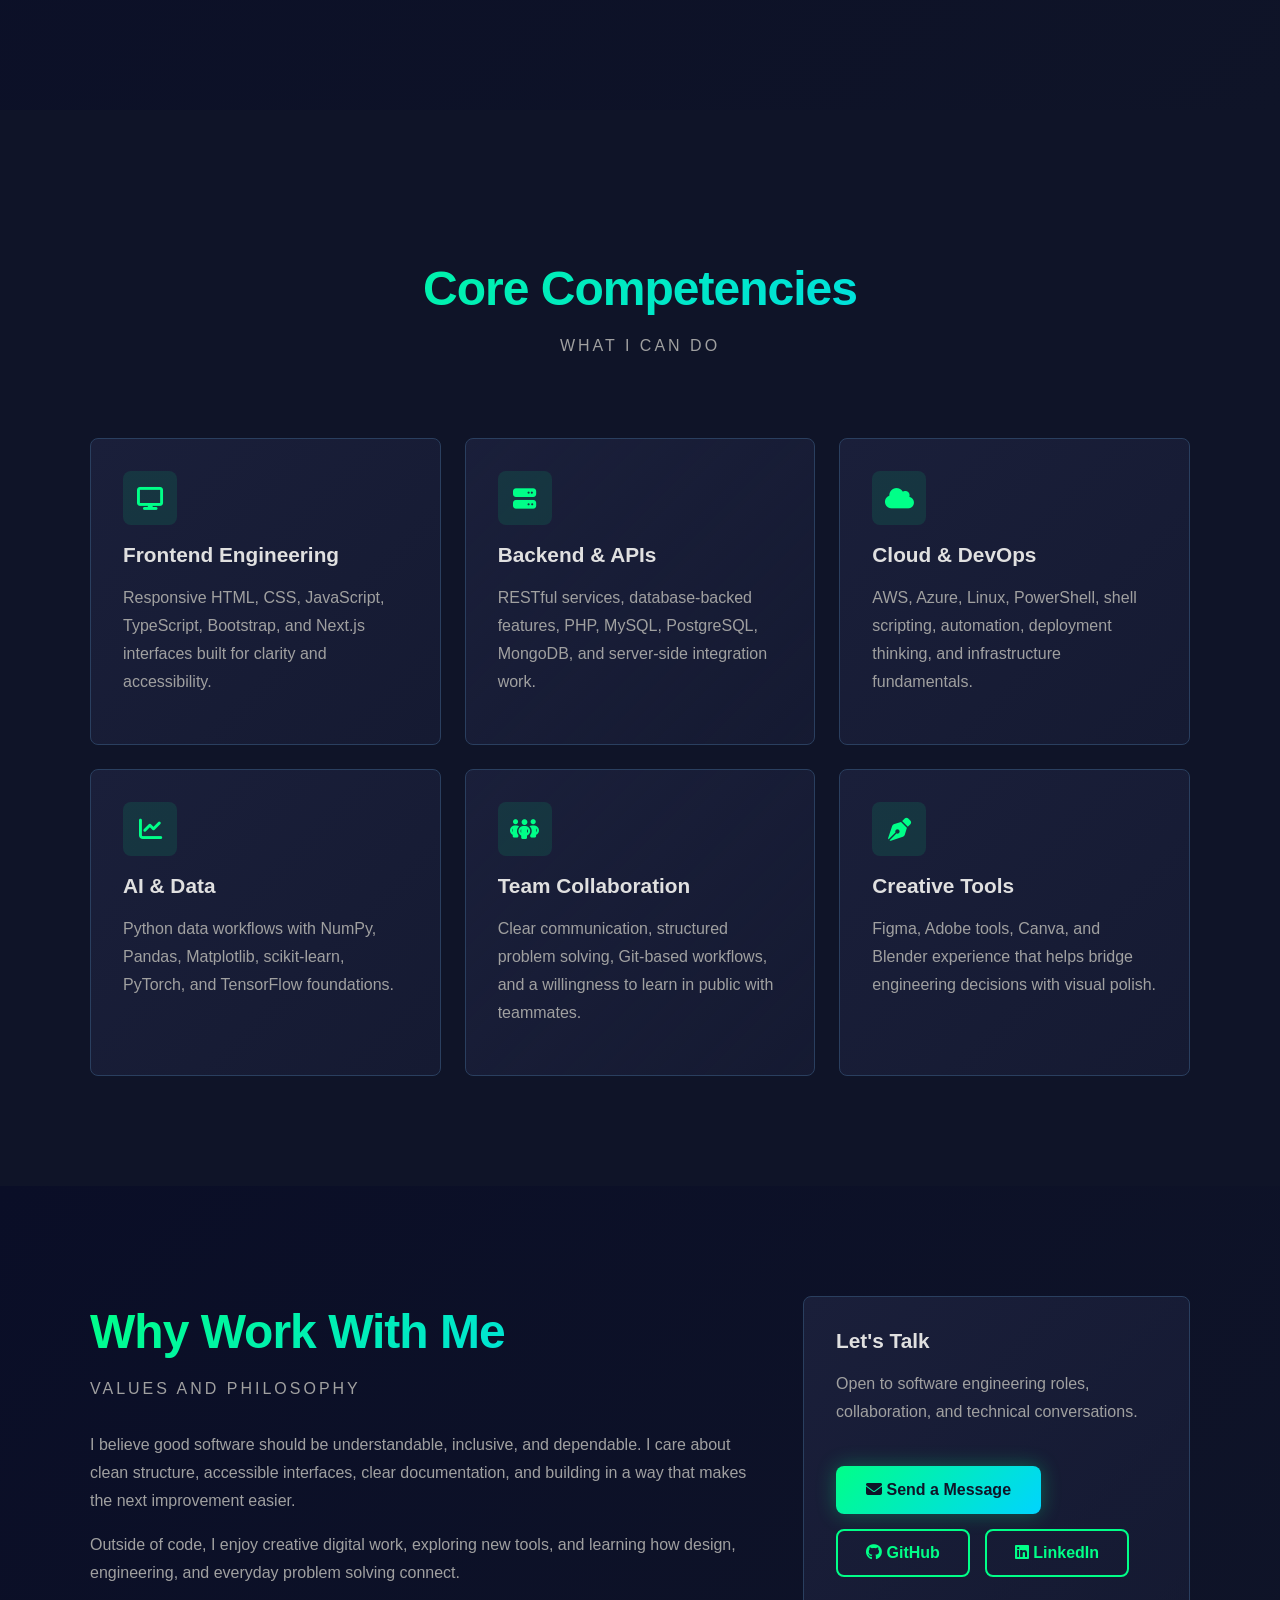
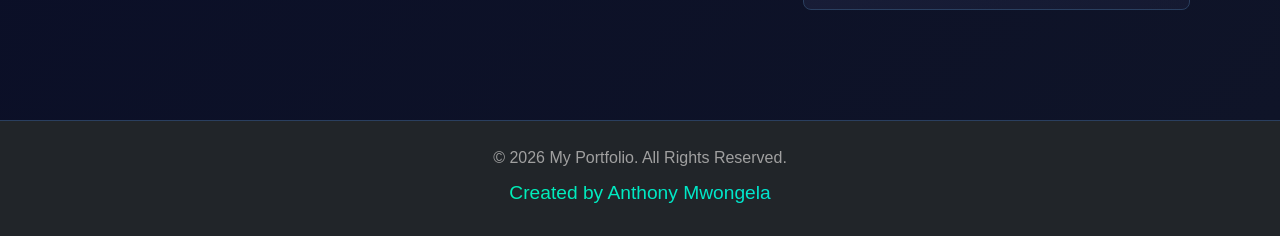
==== commit 67d67cfb: "image bug fixed" ====
--- a/about.html
+++ b/about.html
@@ -4,6 +4,7 @@
     <meta charset="UTF-8">
     <meta name="viewport" content="width=device-width, initial-scale=1">
     <title>About - Anthony Mwongela</title>
+    <link rel="icon" href="./favicon.ico" sizes="any">
     <link
       href="https://cdn.jsdelivr.net/npm/bootstrap@5.3.2/dist/css/bootstrap.min.css"
       rel="stylesheet"
@@ -11,12 +12,12 @@
       crossorigin="anonymous"
     />
     <link rel="stylesheet" href="https://cdnjs.cloudflare.com/ajax/libs/font-awesome/6.4.0/css/all.min.css">
-    <link rel="stylesheet" href="style.css">
+    <link rel="stylesheet" href="./style.css">
 </head>
 <body>
     <nav id="NavPos" class="navbar navbar-expand-lg w-100 modern-navbar">
       <div class="container-fluid">
-        <a class="navbar-brand neon-brand" href="index.html">
+        <a class="navbar-brand neon-brand" href="./index.html">
           <i class="fas fa-code"></i> Anthony Mwongela
         </a>
         <button class="navbar-toggler custom-toggler" type="button" data-bs-toggle="collapse" data-bs-target="#navbarSupportedContent" aria-controls="navbarSupportedContent" aria-expanded="false" aria-label="Toggle navigation">
@@ -24,13 +25,13 @@
         </button>
         <div class="collapse navbar-collapse" id="navbarSupportedContent">
           <ul class="navbar-nav ms-auto mb-3 mb-lg-0">
-            <li class="nav-item"><a class="nav-link nav-modern" href="index.html">Home</a></li>
-            <li class="nav-item"><a class="nav-link nav-modern" href="about.html">About</a></li>
-            <li class="nav-item"><a class="nav-link nav-modern" href="whatido.html">What I Do</a></li>
-            <li class="nav-item"><a class="nav-link nav-modern" href="skills.html">Skills</a></li>
-            <li class="nav-item"><a class="nav-link nav-modern" href="projects.html">Projects</a></li>
-            <li class="nav-item"><a class="nav-link nav-modern" href="education.html">Education</a></li>
-            <li class="nav-item"><a class="nav-link nav-modern" href="contact.html">Contact</a></li>
+            <li class="nav-item"><a class="nav-link nav-modern" href="./index.html">Home</a></li>
+            <li class="nav-item"><a class="nav-link nav-modern" href="./about.html">About</a></li>
+            <li class="nav-item"><a class="nav-link nav-modern" href="./whatido.html">What I Do</a></li>
+            <li class="nav-item"><a class="nav-link nav-modern" href="./skills.html">Skills</a></li>
+            <li class="nav-item"><a class="nav-link nav-modern" href="./projects.html">Projects</a></li>
+            <li class="nav-item"><a class="nav-link nav-modern" href="./education.html">Education</a></li>
+            <li class="nav-item"><a class="nav-link nav-modern" href="./contact.html">Contact</a></li>
           </ul>
         </div>
       </div>
@@ -48,14 +49,14 @@
                 I am Anthony Mwongela, a full-stack developer focused on responsive interfaces, reliable backend systems, and practical cloud-ready engineering.
               </p>
               <div class="cta-buttons">
-                <a href="contact.html" class="btn btn-outline-neon">
+                <a href="./contact.html" class="btn btn-outline-neon">
                   <i class="fas fa-paper-plane"></i> Contact Me
                 </a>
               </div>
             </div>
             <div class="col-lg-5 text-lg-end text-center">
               <div class="profile-glow about-profile">
-                <img src="projectsimages/Boykid254.jpg" alt="Anthony Mwongela" class="profile-img">
+                <img src="./projectsimages/boykid254.jpg" alt="Anthony Mwongela" class="profile-img">
               </div>
             </div>
           </div>
@@ -160,7 +161,7 @@
               <h3>Let's Talk</h3>
               <p>Open to software engineering roles, collaboration, and technical conversations.</p>
               <div class="cta-buttons">
-                <a href="contact.html" class="btn btn-neon">
+                <a href="./contact.html" class="btn btn-neon">
                   <i class="fas fa-envelope"></i> Send a Message
                 </a>
                 <a href="https://github.com/Robadev254" target="_blank" rel="noopener" class="btn btn-outline-neon">
@@ -182,6 +183,6 @@
     </footer>
 
     <script src="https://cdn.jsdelivr.net/npm/bootstrap@5.3.2/dist/js/bootstrap.bundle.min.js" integrity="sha384-C6RzsynM9kWDrMNeT87bh95OGNyZPhcTNXj1NW7RuBCsyN/o0jlpcV8Qyq46cDfL" crossorigin="anonymous"></script>
-    <script src="script.js"></script>
+    <script src="./script.js"></script>
 </body>
 </html>
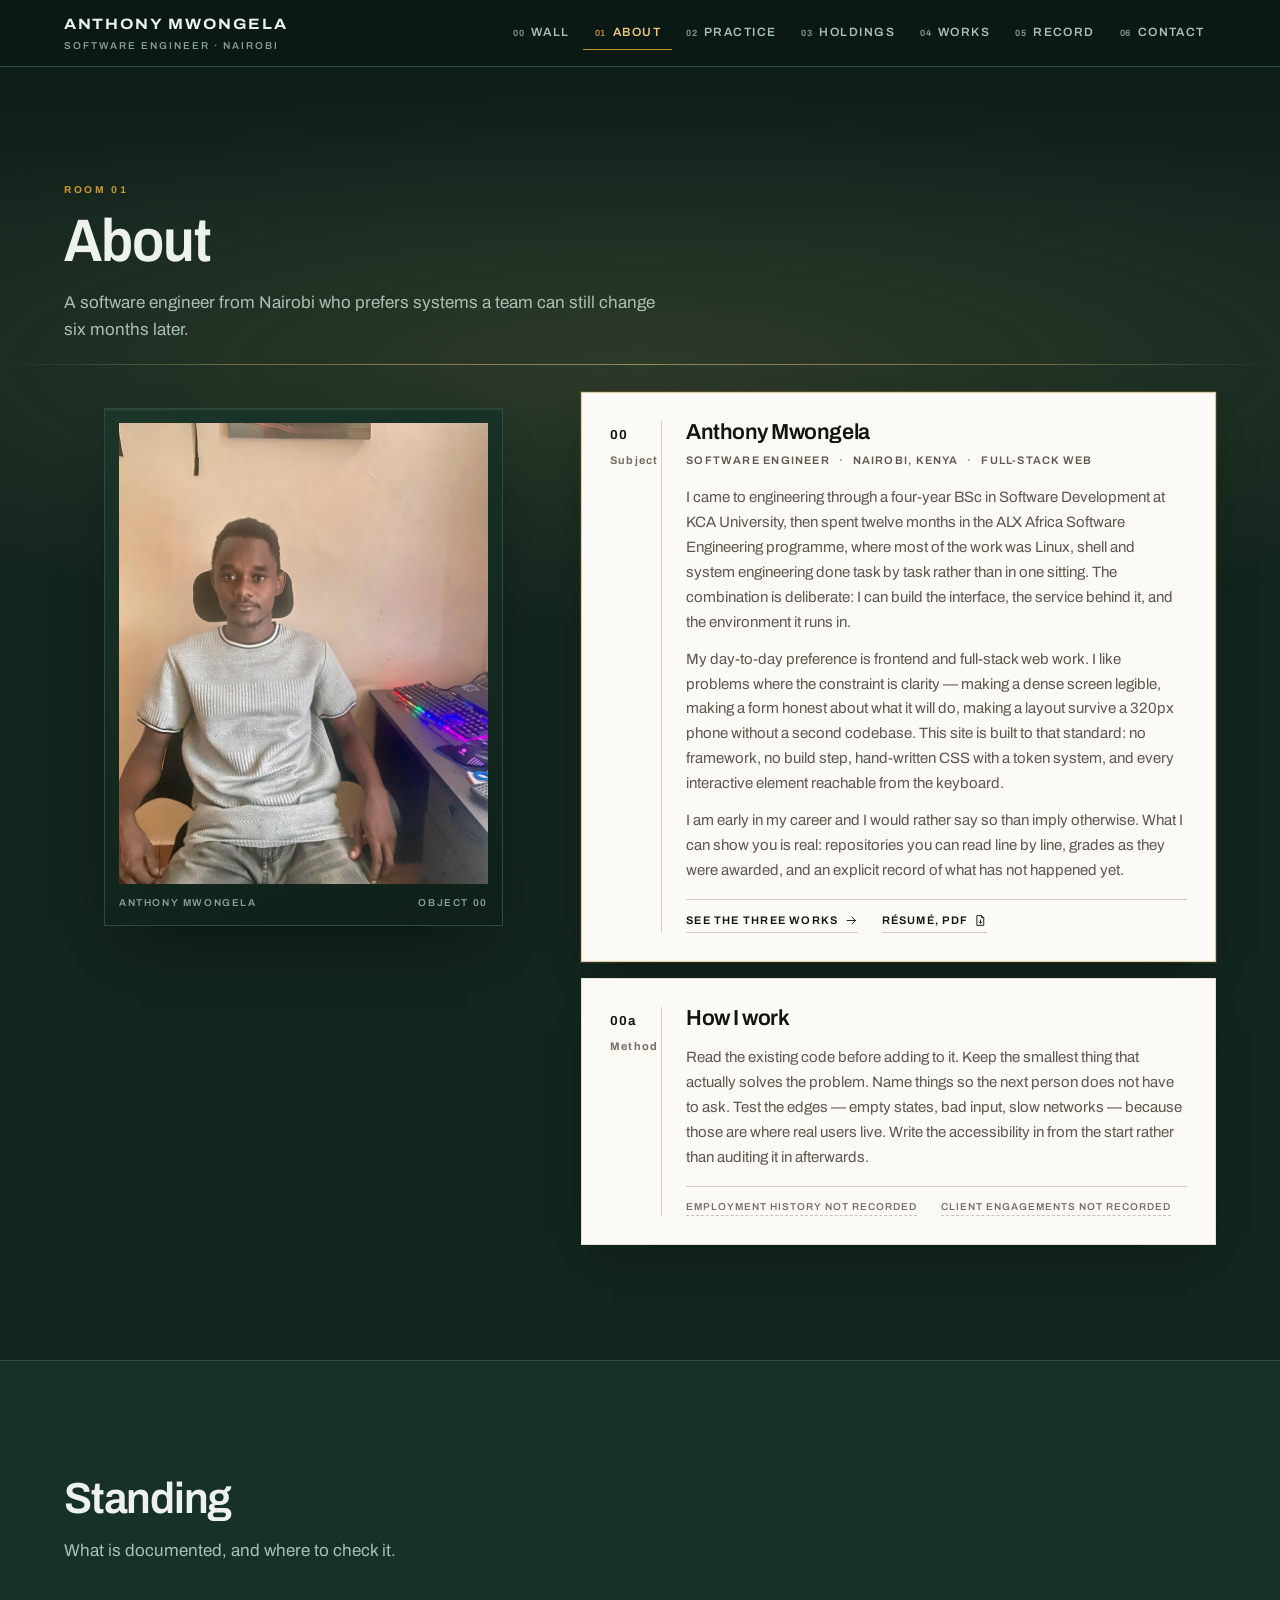
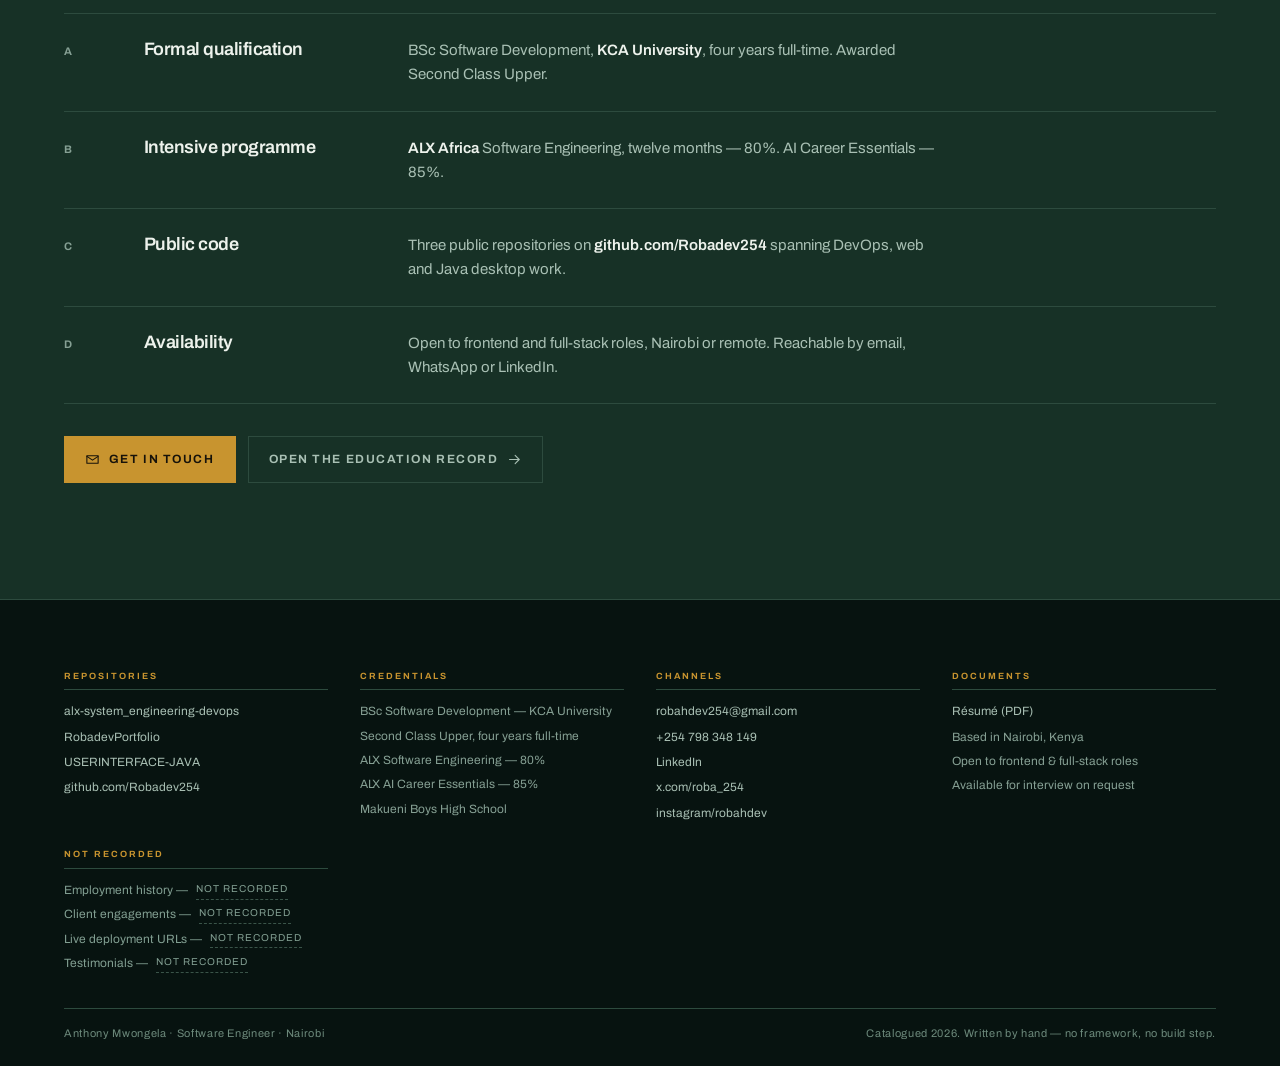
==== commit 3eeede22: "Rebuild the portfolio as "The Catalogue Wall" Replace the Bootstrap-era layout with a self-contained" ====
--- a/about.html
+++ b/about.html
@@ -1,188 +1,224 @@
 <!DOCTYPE html>
 <html lang="en">
 <head>
-    <meta charset="UTF-8">
-    <meta name="viewport" content="width=device-width, initial-scale=1">
-    <title>About - Anthony Mwongela</title>
-    <link rel="icon" href="./favicon.ico" sizes="any">
-    <link
-      href="https://cdn.jsdelivr.net/npm/bootstrap@5.3.2/dist/css/bootstrap.min.css"
-      rel="stylesheet"
-      integrity="sha384-T3c6CoIi6uLrA9TneNEoa7RxnatzjcDSCmG1MXxSR1GAsXEV/Dwwykc2MPK8M2HN"
-      crossorigin="anonymous"
-    />
-    <link rel="stylesheet" href="https://cdnjs.cloudflare.com/ajax/libs/font-awesome/6.4.0/css/all.min.css">
-    <link rel="stylesheet" href="./style.css">
+  <meta charset="UTF-8">
+  <meta name="viewport" content="width=device-width, initial-scale=1">
+  <title>About — Anthony Mwongela, Software Engineer</title>
+  <meta name="description" content="Who Anthony Mwongela is, how he works, and what is documented: BSc Software Development, ALX Software Engineering, and public repositories.">
+  <link rel="icon" href="./favicon.ico" sizes="any">
+  <link rel="preload" href="./fonts/archivo-latin.woff2" as="font" type="font/woff2" crossorigin>
+  <link rel="stylesheet" href="./style.css">
 </head>
 <body>
-    <nav id="NavPos" class="navbar navbar-expand-lg w-100 modern-navbar">
-      <div class="container-fluid">
-        <a class="navbar-brand neon-brand" href="./index.html">
-          <i class="fas fa-code"></i> Anthony Mwongela
-        </a>
-        <button class="navbar-toggler custom-toggler" type="button" data-bs-toggle="collapse" data-bs-target="#navbarSupportedContent" aria-controls="navbarSupportedContent" aria-expanded="false" aria-label="Toggle navigation">
-          <span class="navbar-toggler-icon"></span>
-        </button>
-        <div class="collapse navbar-collapse" id="navbarSupportedContent">
-          <ul class="navbar-nav ms-auto mb-3 mb-lg-0">
-            <li class="nav-item"><a class="nav-link nav-modern" href="./index.html">Home</a></li>
-            <li class="nav-item"><a class="nav-link nav-modern" href="./about.html">About</a></li>
-            <li class="nav-item"><a class="nav-link nav-modern" href="./whatido.html">What I Do</a></li>
-            <li class="nav-item"><a class="nav-link nav-modern" href="./skills.html">Skills</a></li>
-            <li class="nav-item"><a class="nav-link nav-modern" href="./projects.html">Projects</a></li>
-            <li class="nav-item"><a class="nav-link nav-modern" href="./education.html">Education</a></li>
-            <li class="nav-item"><a class="nav-link nav-modern" href="./contact.html">Contact</a></li>
-          </ul>
-        </div>
-      </div>
+<svg width="0" height="0" style="position:absolute" aria-hidden="true" focusable="false">
+  <defs>
+    <g id="i-base" fill="none" stroke="currentColor" stroke-width="1.7" stroke-linecap="round" stroke-linejoin="round"></g>
+    <symbol id="i-down" viewBox="0 0 24 24" fill="none" stroke="currentColor" stroke-width="1.7" stroke-linecap="round" stroke-linejoin="round"><path d="M12 4v15"/><path d="M5.5 13 12 19.5 18.5 13"/></symbol>
+    <symbol id="i-right" viewBox="0 0 24 24" fill="none" stroke="currentColor" stroke-width="1.7" stroke-linecap="round" stroke-linejoin="round"><path d="M4 12h15"/><path d="M13 5.5 19.5 12 13 18.5"/></symbol>
+    <symbol id="i-out" viewBox="0 0 24 24" fill="none" stroke="currentColor" stroke-width="1.7" stroke-linecap="round" stroke-linejoin="round"><path d="M10 5H5.5v13.5H19V14"/><path d="M14 4h6v6"/><path d="M20 4l-8.5 8.5"/></symbol>
+    <symbol id="i-file" viewBox="0 0 24 24" fill="none" stroke="currentColor" stroke-width="1.7" stroke-linecap="round" stroke-linejoin="round"><path d="M6 3h8l4 4v14H6z"/><path d="M14 3v4h4"/><path d="M12 11v6"/><path d="M9.5 14.5 12 17l2.5-2.5"/></symbol>
+    <symbol id="i-mail" viewBox="0 0 24 24" fill="none" stroke="currentColor" stroke-width="1.7" stroke-linecap="round" stroke-linejoin="round"><path d="M3 6h18v12H3z"/><path d="m3 7 9 6 9-6"/></symbol>
+    <symbol id="i-phone" viewBox="0 0 24 24" fill="none" stroke="currentColor" stroke-width="1.7" stroke-linecap="round" stroke-linejoin="round"><path d="M7 3h4l1.5 4.5-2.5 2a12 12 0 0 0 4.5 4.5l2-2.5L21 13v4a3 3 0 0 1-3.3 3A16 16 0 0 1 4 6.3 3 3 0 0 1 7 3z"/></symbol>
+    <symbol id="i-msg" viewBox="0 0 24 24" fill="none" stroke="currentColor" stroke-width="1.7" stroke-linecap="round" stroke-linejoin="round"><path d="M4 5h16v11H9l-5 4z"/><path d="M8.5 10.5h7"/></symbol>
+    <symbol id="i-menu" viewBox="0 0 24 24" fill="none" stroke="currentColor" stroke-width="1.7" stroke-linecap="round"><path d="M4 7h16"/><path d="M4 12h16"/><path d="M4 17h16"/></symbol>
+  </defs>
+</svg>
+
+
+<a class="skip" href="#record">Skip to the record</a>
+<div class="lamp" aria-hidden="true"></div>
+
+<header class="directory">
+  <div class="directory-inner">
+    <a class="plate" href="./index.html">
+      <span class="plate-name">Anthony Mwongela</span>
+      <span class="plate-sub">Software Engineer · Nairobi</span>
+    </a>
+    <button class="rooms-toggle" id="roomsToggle" aria-expanded="false" aria-controls="rooms">
+      <svg aria-hidden="true"><use href="#i-menu"/></svg> Rooms
+    </button>
+    <nav class="rooms" id="rooms" aria-label="Site rooms">
+      <a class="room" href="./index.html"><span class="room-no">00</span> Wall</a>
+      <a class="room" href="./about.html" aria-current="page"><span class="room-no">01</span> About</a>
+      <a class="room" href="./whatido.html"><span class="room-no">02</span> Practice</a>
+      <a class="room" href="./skills.html"><span class="room-no">03</span> Holdings</a>
+      <a class="room" href="./projects.html"><span class="room-no">04</span> Works</a>
+      <a class="room" href="./education.html"><span class="room-no">05</span> Record</a>
+      <a class="room" href="./contact.html"><span class="room-no">06</span> Contact</a>
     </nav>
-
-    <main>
-      <section class="page-hero about-hero">
-        <div class="stars"></div>
-        <div class="container">
-          <div class="row align-items-center g-5">
-            <div class="col-lg-7">
-              <span class="greeting-label">About me</span>
-              <h1 class="page-title">Software engineer building useful, accessible digital products.</h1>
-              <p class="page-lead">
-                I am Anthony Mwongela, a full-stack developer focused on responsive interfaces, reliable backend systems, and practical cloud-ready engineering.
-              </p>
-              <div class="cta-buttons">
-                <a href="./contact.html" class="btn btn-outline-neon">
-                  <i class="fas fa-paper-plane"></i> Contact Me
-                </a>
+  </div>
+</header>
+
+<main id="record">
+<section class="wall-section" id="about">
+    <div class="frame">
+      <div class="section-head">
+        <span class="room-tag">Room 01</span>
+        <h1>About</h1>
+        <p>A software engineer from Nairobi who prefers systems a team can still change six months later.</p>
+      </div>
+
+      <div class="object">
+        <div class="vitrine-slot">
+          <figure class="vitrine vitrine-portrait">
+            <div class="vitrine-plate">
+              <img src="./projectsimages/portrait.jpg" alt="Anthony Mwongela" width="900" height="1125" fetchpriority="high">
+            </div>
+            <figcaption class="vitrine-caption">
+              <span>Anthony Mwongela</span>
+              <span>Object 00</span>
+            </figcaption>
+          </figure>
+        </div>
+        <div class="label-stack">
+          <article class="label rise">
+            <div class="accession"><b>00</b><span>Subject</span></div>
+            <div>
+              <h2>Anthony Mwongela</h2>
+              <div class="medium">
+                <span>Software Engineer</span><span>Nairobi, Kenya</span><span>Full-stack web</span>
+              </div>
+              <p class="curatorial">
+                I came to engineering through a four-year BSc in Software Development at KCA
+                University, then spent twelve months in the ALX Africa Software Engineering
+                programme, where most of the work was Linux, shell and system engineering done
+                task by task rather than in one sitting. The combination is deliberate: I can
+                build the interface, the service behind it, and the environment it runs in.
+              </p>
+              <p class="curatorial">
+                My day-to-day preference is frontend and full-stack web work. I like problems
+                where the constraint is clarity — making a dense screen legible, making a form
+                honest about what it will do, making a layout survive a 320px phone without a
+                second codebase. This site is built to that standard: no framework, no build
+                step, hand-written CSS with a token system, and every interactive element
+                reachable from the keyboard.
+              </p>
+              <p class="curatorial">
+                I am early in my career and I would rather say so than imply otherwise. What I
+                can show you is real: repositories you can read line by line, grades as they
+                were awarded, and an explicit record of what has not happened yet.
+              </p>
+              <div class="provenance">
+                <a href="./projects.html">See the three works <svg aria-hidden="true"><use href="#i-right"/></svg></a>
+                <a href="./resume-anthony-mwongela.pdf" download>Résumé, PDF <svg aria-hidden="true"><use href="#i-file"/></svg></a>
               </div>
             </div>
-            <div class="col-lg-5 text-lg-end text-center">
-              <div class="profile-glow about-profile">
-                <img src="./projectsimages/boykid254.jpg" alt="Anthony Mwongela" class="profile-img">
+          </article>
+
+          <article class="label rise">
+            <div class="accession"><b>00a</b><span>Method</span></div>
+            <div>
+              <h2>How I work</h2>
+              <p class="curatorial">
+                Read the existing code before adding to it. Keep the smallest thing that
+                actually solves the problem. Name things so the next person does not have to
+                ask. Test the edges — empty states, bad input, slow networks — because those
+                are where real users live. Write the accessibility in from the start rather
+                than auditing it in afterwards.
+              </p>
+              <div class="provenance">
+                <span class="not-recorded">Employment history not recorded</span>
+                <span class="not-recorded">Client engagements not recorded</span>
               </div>
             </div>
-          </div>
-        </div>
-      </section>
-
-      <section class="page-section about-story">
-        <div class="container">
-          <div class="section-header text-center">
-            <h2>My Story</h2>
-            <p class="section-subtitle">Career narrative</p>
-          </div>
-          <div class="story-layout">
-            <div class="story-panel">
-              <h3>The Professional Hook</h3>
-              <p>
-                I build web applications that balance clean user experience with maintainable code. My current focus is full-stack development with JavaScript, TypeScript, Next.js, APIs, databases, and cloud workflows.
-              </p>
-              <p>
-                The value I aim to bring is simple: products that people can actually use, teams can confidently maintain, and businesses can keep improving.
-              </p>
-            </div>
-            <div class="story-panel">
-              <h3>How I Got Here</h3>
-              <p>
-                My path has grown through formal software development study at KCA University, hands-on engineering practice through ALX Africa, and project work across web, DevOps, Java GUI applications, and data-focused tooling.
-              </p>
-              <p>
-                Each step has pushed me closer to the kind of engineering I care about most: solving real problems with thoughtful systems, clear communication, and steady iteration.
-              </p>
-            </div>
-            <div class="story-panel">
-              <h3>What I Want Next</h3>
-              <p>
-                I am looking for software engineering opportunities where I can contribute to full-stack, frontend, backend, or cloud-focused products while growing with a team that values quality and learning.
-              </p>
-              <p>
-                I am especially eager to keep improving in scalable application architecture, CI/CD, API development, accessibility, and modern product engineering.
-              </p>
-            </div>
-          </div>
-        </div>
-      </section>
-
-      <section class="page-section competencies-section">
-        <div class="container">
-          <div class="section-header text-center">
-            <h2>Core Competencies</h2>
-            <p class="section-subtitle">What I can do</p>
-          </div>
-          <div class="competency-grid">
-            <div class="competency-card">
-              <i class="fas fa-display"></i>
-              <h3>Frontend Engineering</h3>
-              <p>Responsive HTML, CSS, JavaScript, TypeScript, Bootstrap, and Next.js interfaces built for clarity and accessibility.</p>
-            </div>
-            <div class="competency-card">
-              <i class="fas fa-server"></i>
-              <h3>Backend & APIs</h3>
-              <p>RESTful services, database-backed features, PHP, MySQL, PostgreSQL, MongoDB, and server-side integration work.</p>
-            </div>
-            <div class="competency-card">
-              <i class="fas fa-cloud"></i>
-              <h3>Cloud & DevOps</h3>
-              <p>AWS, Azure, Linux, PowerShell, shell scripting, automation, deployment thinking, and infrastructure fundamentals.</p>
-            </div>
-            <div class="competency-card">
-              <i class="fas fa-chart-line"></i>
-              <h3>AI & Data</h3>
-              <p>Python data workflows with NumPy, Pandas, Matplotlib, scikit-learn, PyTorch, and TensorFlow foundations.</p>
-            </div>
-            <div class="competency-card">
-              <i class="fas fa-people-group"></i>
-              <h3>Team Collaboration</h3>
-              <p>Clear communication, structured problem solving, Git-based workflows, and a willingness to learn in public with teammates.</p>
-            </div>
-            <div class="competency-card">
-              <i class="fas fa-pen-nib"></i>
-              <h3>Creative Tools</h3>
-              <p>Figma, Adobe tools, Canva, and Blender experience that helps bridge engineering decisions with visual polish.</p>
-            </div>
-          </div>
-        </div>
-      </section>
-
-      <section class="page-section values-section">
-        <div class="container">
-          <div class="values-layout">
-            <div>
-              <div class="section-header compact-header">
-                <h2>Why Work With Me</h2>
-                <p class="section-subtitle">Values and philosophy</p>
-              </div>
-              <p class="values-copy">
-                I believe good software should be understandable, inclusive, and dependable. I care about clean structure, accessible interfaces, clear documentation, and building in a way that makes the next improvement easier.
-              </p>
-              <p class="values-copy">
-                Outside of code, I enjoy creative digital work, exploring new tools, and learning how design, engineering, and everyday problem solving connect.
-              </p>
-            </div>
-            <div class="cta-panel">
-              <h3>Let's Talk</h3>
-              <p>Open to software engineering roles, collaboration, and technical conversations.</p>
-              <div class="cta-buttons">
-                <a href="./contact.html" class="btn btn-neon">
-                  <i class="fas fa-envelope"></i> Send a Message
-                </a>
-                <a href="https://github.com/Robadev254" target="_blank" rel="noopener" class="btn btn-outline-neon">
-                  <i class="fab fa-github"></i> GitHub
-                </a>
-                <a href="https://www.linkedin.com/in/anthony-robert-5a5290227/" target="_blank" rel="noopener" class="btn btn-outline-neon">
-                  <i class="fab fa-linkedin"></i> LinkedIn
-                </a>
-              </div>
-            </div>
-          </div>
-        </div>
-      </section>
-    </main>
-
-    <footer class="bg-dark text-center text-white py-4">
-      <p>&copy; <span id="currentYear"></span> My Portfolio. All Rights Reserved.</p>
-      <h3>Created by Anthony Mwongela</h3>
-    </footer>
-
-    <script src="https://cdn.jsdelivr.net/npm/bootstrap@5.3.2/dist/js/bootstrap.bundle.min.js" integrity="sha384-C6RzsynM9kWDrMNeT87bh95OGNyZPhcTNXj1NW7RuBCsyN/o0jlpcV8Qyq46cDfL" crossorigin="anonymous"></script>
-    <script src="./script.js"></script>
+          </article>
+        </div>
+      </div>
+    </div>
+  </section>
+
+  <section class="wall-section lit" id="standing">
+    <div class="frame">
+      <div class="section-head">
+        <h2>Standing</h2>
+        <p>What is documented, and where to check it.</p>
+      </div>
+      <div class="ledger">
+        <div class="ledger-row rise">
+          <span class="ledger-no">A</span>
+          <h3>Formal qualification</h3>
+          <p class="ledger-note">BSc Software Development, <strong>KCA University</strong>, four years full-time. Awarded Second Class Upper.</p>
+        </div>
+        <div class="ledger-row rise">
+          <span class="ledger-no">B</span>
+          <h3>Intensive programme</h3>
+          <p class="ledger-note"><strong>ALX Africa</strong> Software Engineering, twelve months — 80%. AI Career Essentials — 85%.</p>
+        </div>
+        <div class="ledger-row rise">
+          <span class="ledger-no">C</span>
+          <h3>Public code</h3>
+          <p class="ledger-note">Three public repositories on <strong>github.com/Robadev254</strong> spanning DevOps, web and Java desktop work.</p>
+        </div>
+        <div class="ledger-row rise">
+          <span class="ledger-no">D</span>
+          <h3>Availability</h3>
+          <p class="ledger-note">Open to frontend and full-stack roles, Nairobi or remote. Reachable by email, WhatsApp or LinkedIn.</p>
+        </div>
+      </div>
+      <div class="actions">
+        <a class="act primary" href="./contact.html"><svg aria-hidden="true"><use href="#i-mail"/></svg> Get in touch</a>
+        <a class="act plain" href="./education.html">Open the education record <svg aria-hidden="true"><use href="#i-right"/></svg></a>
+      </div>
+    </div>
+  </section>
+</main>
+<footer class="register">
+  <div class="frame">
+    <div class="register-grid">
+      <div class="register-col">
+        <h2>Repositories</h2>
+        <ul>
+          <li><a href="https://github.com/Robadev254/alx-system_engineering-devops" target="_blank" rel="noopener">alx-system_engineering-devops</a></li>
+          <li><a href="https://github.com/Robadev254/RobadevPortfolio" target="_blank" rel="noopener">RobadevPortfolio</a></li>
+          <li><a href="https://github.com/Robadev254/USERINTERFACE-JAVA" target="_blank" rel="noopener">USERINTERFACE-JAVA</a></li>
+          <li><a href="https://github.com/Robadev254" target="_blank" rel="noopener">github.com/Robadev254</a></li>
+        </ul>
+      </div>
+      <div class="register-col">
+        <h2>Credentials</h2>
+        <ul>
+          <li>BSc Software Development — KCA University</li>
+          <li>Second Class Upper, four years full-time</li>
+          <li>ALX Software Engineering — 80%</li>
+          <li>ALX AI Career Essentials — 85%</li>
+          <li>Makueni Boys High School</li>
+        </ul>
+      </div>
+      <div class="register-col">
+        <h2>Channels</h2>
+        <ul>
+          <li><a href="mailto:robahdev254@gmail.com">robahdev254@gmail.com</a></li>
+          <li><a href="tel:+254798348149">+254 798 348 149</a></li>
+          <li><a href="https://www.linkedin.com/in/anthony-robert-5a5290227/" target="_blank" rel="noopener">LinkedIn</a></li>
+          <li><a href="https://x.com/roba_254" target="_blank" rel="noopener">x.com/roba_254</a></li>
+          <li><a href="https://www.instagram.com/robahdev/" target="_blank" rel="noopener">instagram/robahdev</a></li>
+        </ul>
+      </div>
+      <div class="register-col">
+        <h2>Documents</h2>
+        <ul>
+          <li><a href="./resume-anthony-mwongela.pdf" download>Résumé (PDF)</a></li>
+          <li>Based in Nairobi, Kenya</li>
+          <li>Open to frontend &amp; full-stack roles</li>
+          <li>Available for interview on request</li>
+        </ul>
+      </div>
+      <div class="register-col">
+        <h2>Not recorded</h2>
+        <ul class="ghost">
+          <li>Employment history — <span class="not-recorded">not recorded</span></li>
+          <li>Client engagements — <span class="not-recorded">not recorded</span></li>
+          <li>Live deployment URLs — <span class="not-recorded">not recorded</span></li>
+          <li>Testimonials — <span class="not-recorded">not recorded</span></li>
+        </ul>
+      </div>
+    </div>
+    <div class="register-foot">
+      <span>Anthony Mwongela · Software Engineer · Nairobi</span>
+      <span>Catalogued <span id="currentYear">2026</span>. Written by hand — no framework, no build step.</span>
+    </div>
+  </div>
+</footer>
+<script src="./script.js" defer></script>
 </body>
 </html>
--- a/style.css
+++ b/style.css
@@ -1,1428 +1,1416 @@
-/* ==================== GLOBAL STYLES ==================== */
-
-* {
+/* ============================================================
+   THE CATALOGUE WALL — Anthony Mwongela
+   Seed cd9f9a1d. One stylesheet, no framework, no build step.
+   Deep gallery wall + white label stock + one brass lamp band.
+   ============================================================ */
+
+/* --- Face ------------------------------------------------- */
+
+@font-face {
+  font-family: 'Archivo';
+  font-style: normal;
+  font-weight: 100 900;
+  font-stretch: 62% 125%;
+  font-display: swap;
+  src: url('./fonts/archivo-latin.woff2') format('woff2');
+  unicode-range: U+0000-00FF, U+0131, U+0152-0153, U+02BB-02BC, U+02C6,
+    U+02DA, U+02DC, U+0304, U+0308, U+0329, U+2000-206F, U+20AC, U+2122,
+    U+2191, U+2193, U+2212, U+2215, U+FEFF, U+FFFD;
+}
+
+@font-face {
+  font-family: 'Archivo';
+  font-style: normal;
+  font-weight: 100 900;
+  font-stretch: 62% 125%;
+  font-display: swap;
+  src: url('./fonts/archivo-latin-ext.woff2') format('woff2');
+  unicode-range: U+0100-02BA, U+02BD-02C5, U+02C7-02CC, U+02CE-02D7,
+    U+02DD-02FF, U+0304, U+0308, U+0329, U+1D00-1DBF, U+1E00-1E9F,
+    U+1EF2-1EFF, U+2020, U+20A0-20AB, U+20AD-20C0, U+2113, U+2C60-2C7F,
+    U+A720-A7FF;
+}
+
+/* --- Tokens ----------------------------------------------- */
+
+:root {
+  /* wall */
+  --wall: #12251e;
+  --wall-lit: #173126;
+  --wall-deep: #0c1a15;
+  --poche: #071310;
+  /* label stock */
+  --stock: #fbfaf7;
+  --stock-edge: #e4e0d4;
+  --ink: #14140f;
+  --ink-soft: #5b584d;
+  --ink-faint: #726f60;
+  /* on wall */
+  --on-wall: #edf2ec;
+  --on-wall-soft: #a9c0b4;
+  --on-wall-faint: #86a094;
+  --rule-wall: #2d4b3e;
+  --rule-stock: #d3cec0;
+  /* lamp — the only saturated accent on the site */
+  --brass: #c8942f;
+  --brass-lit: #ebc87e;
+  --brass-deep: #8f6412;
+
+  --lamp-y: 40vh;
+
+  /* rhythm, 4px base */
+  --s1: 0.25rem;
+  --s2: 0.5rem;
+  --s3: 0.75rem;
+  --s4: 1rem;
+  --s5: 1.5rem;
+  --s6: 2rem;
+  --s7: 3rem;
+  --s8: 4.5rem;
+  --s9: 6.5rem;
+  --s10: 9rem;
+
+  --gutter: clamp(1.25rem, 5vw, 4.5rem);
+  --measure: 68ch;
+  --frame: min(1320px, 100%);
+
+  --ease: cubic-bezier(0.16, 1, 0.3, 1);
+}
+
+/* --- Reset ------------------------------------------------ */
+
+*,
+*::before,
+*::after {
+  box-sizing: border-box;
+}
+
+html {
+  -webkit-text-size-adjust: 100%;
+  scroll-behavior: smooth;
+  scroll-padding-top: 5.5rem;
+}
+
+body {
+  margin: 0;
+  background: var(--wall);
+  color: var(--on-wall);
+  font-family: 'Archivo', system-ui, sans-serif;
+  font-size: 1rem;
+  line-height: 1.62;
+  font-variant-numeric: tabular-nums;
+  -webkit-font-smoothing: antialiased;
+  overflow-x: hidden;
+}
+
+img {
+  display: block;
+  max-width: 100%;
+  height: auto;
+}
+
+a {
+  color: inherit;
+}
+
+button {
+  font: inherit;
+  color: inherit;
+}
+
+h1,
+h2,
+h3,
+h4 {
+  margin: 0;
+  font-weight: 620;
+  line-height: 1.04;
+  letter-spacing: -0.028em;
+  text-wrap: balance;
+}
+
+p {
+  margin: 0;
+}
+
+ul {
   margin: 0;
   padding: 0;
-  box-sizing: border-box;
-}
-
-:root {
-  --primary-neon: #00ff88;
-  --secondary-neon: #00d4ff;
-  --accent-neon: #ff006e;
-  --dark-bg: #0a0e27;
-  --darker-bg: #0f1428;
-  --card-bg: #1a1f3a;
-  --text-primary: #e0e0e0;
-  --text-secondary: #a0a0a0;
-  --border-color: #2a3f5f;
+  list-style: none;
+}
+
+/* --- Browser surfaces, themed from the wall --------------- */
+
+::selection {
+  background: var(--brass);
+  color: #12100a;
+}
+
+:focus-visible {
+  outline: 2px solid var(--brass-lit);
+  outline-offset: 3px;
+  border-radius: 1px;
+}
+
+.label :focus-visible,
+.stock-area :focus-visible {
+  outline-color: var(--brass-deep);
 }
 
 html {
-  scroll-behavior: smooth;
-  scroll-padding-top: 90px;
-}
-
-body {
-  background-color: var(--dark-bg);
-  background-image: 
-    radial-gradient(circle at 20% 50%, rgba(0, 255, 136, 0.1) 0%, transparent 50%),
-    radial-gradient(circle at 80% 80%, rgba(0, 212, 255, 0.1) 0%, transparent 50%);
-  color: var(--text-primary);
-  font-family: 'Segoe UI', Tahoma, Geneva, Verdana, sans-serif;
-  line-height: 1.6;
-  overflow-x: hidden;
-}
-
-html.home-scroll {
-  scroll-snap-type: y mandatory;
-}
-
-/* ==================== NAVBAR ==================== */
-
-.modern-navbar {
-  background: linear-gradient(135deg, rgba(10, 14, 39, 0.95) 0%, rgba(15, 20, 40, 0.95) 100%);
-  backdrop-filter: blur(10px);
-  border-bottom: 1px solid var(--border-color);
-  box-shadow: 0 8px 32px rgba(0, 255, 136, 0.1);
+  scrollbar-color: var(--rule-wall) var(--wall-deep);
+  scrollbar-width: thin;
+  caret-color: var(--brass);
+}
+
+::-webkit-scrollbar {
+  width: 11px;
+}
+
+::-webkit-scrollbar-track {
+  background: var(--wall-deep);
+}
+
+::-webkit-scrollbar-thumb {
+  background: var(--rule-wall);
+  border: 3px solid var(--wall-deep);
+  border-radius: 99px;
+}
+
+::-webkit-scrollbar-thumb:hover {
+  background: var(--brass-deep);
+}
+
+/* --- The lamp: one warm band, tracking the reader --------- */
+
+.lamp {
+  position: fixed;
+  left: 0;
+  right: 0;
+  top: 0;
+  height: 100vh;
+  pointer-events: none;
+  z-index: 0;
+  background:
+    radial-gradient(
+      120% 42vh at 50% var(--lamp-y),
+      rgba(233, 200, 126, 0.13),
+      rgba(233, 200, 126, 0.05) 42%,
+      transparent 72%
+    ),
+    linear-gradient(180deg, rgba(7, 19, 16, 0.55), transparent 26%);
+}
+
+.lamp::after {
+  content: '';
+  position: absolute;
+  left: 0;
+  right: 0;
+  top: var(--lamp-y);
+  height: 1px;
+  background: linear-gradient(
+    90deg,
+    transparent,
+    rgba(233, 200, 126, 0.38) 18%,
+    rgba(233, 200, 126, 0.55) 50%,
+    rgba(233, 200, 126, 0.38) 82%,
+    transparent
+  );
+}
+/* --- Frame -------------------------------------------------- */
+
+.frame {
+  width: var(--frame);
+  margin-inline: auto;
+  padding-inline: var(--gutter);
+  position: relative;
+  z-index: 1;
+}
+
+main {
+  position: relative;
+  z-index: 1;
+}
+
+.skip {
+  position: absolute;
+  left: var(--gutter);
+  top: 0.5rem;
+  z-index: 60;
+  transform: translateY(-160%);
+  background: var(--stock);
+  color: var(--ink);
+  padding: 0.6rem 1rem;
+  font-size: 0.8125rem;
+  font-weight: 640;
+  letter-spacing: 0.06em;
+  text-transform: uppercase;
+  text-decoration: none;
+  transition: transform 0.2s var(--ease);
+}
+
+.skip:focus {
+  transform: translateY(0);
+}
+
+/* --- Room directory (site header) --------------------------- */
+
+.directory {
   position: sticky;
   top: 0;
-  z-index: 1000;
-}
-
-.neon-brand {
-  font-size: 1.8rem !important;
+  z-index: 40;
+  background: color-mix(in srgb, var(--wall-deep) 92%, transparent);
+  backdrop-filter: blur(8px) saturate(140%);
+  border-bottom: 1px solid var(--rule-wall);
+}
+
+.directory-inner {
+  width: var(--frame);
+  margin-inline: auto;
+  padding: 0.75rem var(--gutter);
+  display: flex;
+  align-items: center;
+  gap: var(--s5);
+}
+
+.plate {
+  display: flex;
+  flex-direction: column;
+  gap: 0.1rem;
+  text-decoration: none;
+  margin-right: auto;
+}
+
+.plate-name {
+  font-size: 0.9375rem;
   font-weight: 700;
-  background: linear-gradient(135deg, var(--primary-neon), var(--secondary-neon));
-  -webkit-background-clip: text;
-  -webkit-text-fill-color: transparent;
-  background-clip: text;
-  letter-spacing: 2px;
-  transition: all 0.3s ease;
-}
-
-.neon-brand:hover {
-  transform: scale(1.05);
-  filter: drop-shadow(0 0 8px var(--primary-neon));
-}
-
-.neon-brand i {
-  margin-right: 8px;
-}
-
-.nav-modern {
+  font-stretch: 112%;
+  letter-spacing: 0.11em;
+  text-transform: uppercase;
+  color: var(--on-wall);
+}
+
+.plate-sub {
+  font-size: 0.625rem;
+  font-weight: 560;
+  letter-spacing: 0.2em;
+  text-transform: uppercase;
+  color: var(--on-wall-faint);
+}
+
+.rooms {
+  display: flex;
+  align-items: baseline;
+  gap: 0.15rem;
+}
+
+.room {
+  display: flex;
+  align-items: baseline;
+  gap: 0.4rem;
+  padding: 0.45rem 0.7rem;
+  font-size: 0.75rem;
+  font-weight: 580;
+  letter-spacing: 0.12em;
+  text-transform: uppercase;
+  text-decoration: none;
+  color: var(--on-wall-soft);
+  border-bottom: 1px solid transparent;
+  transition: color 0.18s var(--ease), border-color 0.18s var(--ease);
+}
+
+.room-no {
+  font-size: 0.5625rem;
+  letter-spacing: 0.1em;
+  color: var(--on-wall-faint);
+  font-variant-numeric: tabular-nums;
+  transition: color 0.18s var(--ease);
+}
+
+.room:hover {
+  color: var(--on-wall);
+  border-bottom-color: var(--rule-wall);
+}
+
+.room:hover .room-no {
+  color: var(--brass);
+}
+
+.room[aria-current='page'] {
+  color: var(--brass-lit);
+  border-bottom-color: var(--brass);
+}
+
+.room[aria-current='page'] .room-no {
+  color: var(--brass);
+}
+
+.rooms-toggle {
+  display: none;
+  align-items: center;
+  gap: 0.5rem;
+  background: none;
+  border: 1px solid var(--rule-wall);
+  padding: 0.5rem 0.8rem;
+  font-size: 0.6875rem;
+  font-weight: 600;
+  letter-spacing: 0.16em;
+  text-transform: uppercase;
+  color: var(--on-wall-soft);
+  cursor: pointer;
+}
+
+.rooms-toggle:hover {
+  color: var(--on-wall);
+  border-color: var(--brass-deep);
+}
+
+.rooms-toggle svg {
+  width: 14px;
+  height: 14px;
+}
+/* --- Wall sections ----------------------------------------- */
+
+.wall-section {
+  padding-block: clamp(4rem, 9vw, var(--s10));
   position: relative;
-  color: var(--text-primary) !important;
-  font-weight: 500;
-  margin: 0 8px;
-  transition: all 0.3s ease;
-}
-
-.nav-modern::after {
+}
+
+.wall-section + .wall-section {
+  border-top: 1px solid var(--rule-wall);
+}
+
+.wall-section.lit {
+  background: var(--wall-lit);
+}
+
+.section-head {
+  max-width: var(--measure);
+  margin-bottom: var(--s7);
+}
+
+.section-head h1,
+.section-head h2 {
+  font-size: clamp(1.75rem, 3.4vw, 2.75rem);
+  font-stretch: 96%;
+}
+
+/* Inner rooms are numbered like the directory, so a visitor always knows
+   which part of the collection they are standing in. */
+.room-tag {
+  display: block;
+  margin-bottom: var(--s3);
+  font-size: 0.625rem;
+  font-weight: 700;
+  letter-spacing: 0.26em;
+  text-transform: uppercase;
+  color: var(--brass);
+}
+
+.section-head h1 {
+  font-size: clamp(2.25rem, 5vw, 3.75rem);
+  font-stretch: 88%;
+  letter-spacing: -0.015em;
+  text-wrap: balance;
+}
+
+.section-head p {
+  margin-top: var(--s4);
+  color: var(--on-wall-soft);
+  font-size: 1.0625rem;
+  max-width: 62ch;
+}
+
+.wall-copy {
+  color: var(--on-wall-soft);
+  max-width: var(--measure);
+  font-size: 1.0625rem;
+}
+
+.wall-copy + .wall-copy {
+  margin-top: var(--s4);
+}
+
+.wall-copy strong {
+  color: var(--on-wall);
+  font-weight: 620;
+}
+
+/* --- The opening: name as the first object ------------------ */
+
+.opening {
+  padding-block: clamp(3.5rem, 8vw, 7rem) clamp(3.5rem, 7vw, 6rem);
+  border-bottom: 1px solid var(--rule-wall);
+}
+
+.opening-grid {
+  display: grid;
+  grid-template-columns: minmax(0, 1.08fr) minmax(0, 0.92fr);
+  gap: clamp(2rem, 5vw, var(--s9));
+  align-items: center;
+}
+
+.identity h1 {
+  font-size: clamp(2.5rem, 7.1vw, 5.75rem);
+  font-stretch: 118%;
+  font-weight: 700;
+  letter-spacing: -0.038em;
+  line-height: 0.94;
+  text-transform: uppercase;
+}
+
+.identity h1 .surname {
+  display: block;
+  color: var(--brass-lit);
+}
+
+.spec {
+  margin-top: var(--s5);
+  border-top: 1px solid var(--rule-wall);
+  border-bottom: 1px solid var(--rule-wall);
+  padding-block: var(--s4);
+  display: grid;
+  grid-template-columns: repeat(auto-fit, minmax(9rem, 1fr));
+  gap: var(--s4) var(--s5);
+}
+
+.spec div {
+  display: flex;
+  flex-direction: column;
+  gap: 0.2rem;
+}
+
+.spec dt,
+.spec .spec-key {
+  font-size: 0.625rem;
+  font-weight: 620;
+  letter-spacing: 0.18em;
+  text-transform: uppercase;
+  color: var(--on-wall-faint);
+}
+
+.spec dd,
+.spec .spec-val {
+  margin: 0;
+  font-size: 0.9375rem;
+  font-weight: 580;
+  color: var(--on-wall);
+  letter-spacing: -0.01em;
+}
+
+.opening-copy {
+  margin-top: var(--s5);
+  font-size: clamp(1.0625rem, 1.5vw, 1.1875rem);
+  color: var(--on-wall-soft);
+  max-width: 54ch;
+}
+/* --- Actions ------------------------------------------------ */
+
+.actions {
+  margin-top: var(--s6);
+  display: flex;
+  flex-wrap: wrap;
+  gap: var(--s3);
+}
+
+.act {
+  display: inline-flex;
+  align-items: center;
+  gap: 0.55rem;
+  padding: 0.8rem 1.25rem;
+  font-size: 0.75rem;
+  font-weight: 660;
+  letter-spacing: 0.13em;
+  text-transform: uppercase;
+  text-decoration: none;
+  border: 1px solid var(--brass-deep);
+  color: var(--brass-lit);
+  background: transparent;
+  cursor: pointer;
+  transition: background 0.22s var(--ease), color 0.22s var(--ease),
+    border-color 0.22s var(--ease), box-shadow 0.22s var(--ease);
+}
+
+.act svg {
+  width: 15px;
+  height: 15px;
+  flex: none;
+}
+
+.act:hover {
+  background: var(--brass);
+  border-color: var(--brass);
+  color: #16120a;
+  box-shadow: 0 6px 22px -10px rgba(200, 148, 47, 0.85);
+}
+
+.act.primary {
+  background: var(--brass);
+  border-color: var(--brass);
+  color: #16120a;
+}
+
+.act.primary:hover {
+  background: var(--brass-lit);
+  border-color: var(--brass-lit);
+}
+
+.act.plain {
+  border-color: var(--rule-wall);
+  color: var(--on-wall-soft);
+}
+
+.act.plain:hover {
+  background: transparent;
+  border-color: var(--on-wall-faint);
+  color: var(--on-wall);
+  box-shadow: none;
+}
+
+.act:disabled {
+  border-color: var(--rule-wall);
+  background: transparent;
+  color: var(--on-wall-faint);
+  cursor: not-allowed;
+  box-shadow: none;
+}
+
+.act-ink {
+  border-color: var(--rule-stock);
+  color: var(--ink);
+}
+
+.act-ink:hover {
+  background: var(--ink);
+  border-color: var(--ink);
+  color: var(--stock);
+  box-shadow: none;
+}
+
+/* --- Channels: named, not iconified ------------------------- */
+
+.channels {
+  margin-top: var(--s6);
+  padding-top: var(--s4);
+  border-top: 1px solid var(--rule-wall);
+  display: flex;
+  flex-wrap: wrap;
+  align-items: baseline;
+  gap: var(--s2) var(--s5);
+}
+
+.channel {
+  display: inline-flex;
+  align-items: center;
+  gap: 0.4rem;
+  font-size: 0.6875rem;
+  font-weight: 640;
+  letter-spacing: 0.16em;
+  text-transform: uppercase;
+  text-decoration: none;
+  color: var(--on-wall-soft);
+  border-bottom: 1px solid var(--rule-wall);
+  padding-bottom: 3px;
+  transition: color 0.2s var(--ease), border-color 0.2s var(--ease);
+}
+
+.channel svg {
+  width: 12px;
+  height: 12px;
+  opacity: 0.6;
+  transition: opacity 0.2s var(--ease);
+}
+
+.channel:hover {
+  color: var(--brass-lit);
+  border-bottom-color: var(--brass);
+}
+
+.channel:hover svg {
+  opacity: 1;
+}
+/* --- Vitrine: an object mounted under glass ------------------ */
+
+.vitrine {
+  position: relative;
+  padding: clamp(0.5rem, 1.2vw, 0.875rem);
+  background: linear-gradient(160deg, #1b3529, #0e2019);
+  border: 1px solid var(--rule-wall);
+  box-shadow: 0 30px 60px -34px rgba(4, 12, 9, 0.9),
+    0 2px 0 rgba(233, 200, 126, 0.07) inset;
+}
+
+.vitrine-plate {
+  position: relative;
+  overflow: hidden;
+  background: var(--poche);
+}
+
+.vitrine-plate img {
+  width: 100%;
+  filter: saturate(0.92) contrast(1.04);
+}
+
+/* the glass catches the lamp */
+.vitrine-plate::after {
   content: '';
   position: absolute;
-  bottom: -5px;
-  left: 0;
-  width: 0;
-  height: 2px;
-  background: linear-gradient(135deg, var(--primary-neon), var(--secondary-neon));
-  transition: width 0.3s ease;
-}
-
-.nav-modern:hover {
-  color: var(--primary-neon) !important;
-}
-
-.nav-modern.active {
-  color: var(--primary-neon) !important;
-}
-
-.nav-modern.active::after {
+  inset: 0;
+  pointer-events: none;
+  background: linear-gradient(
+    calc(196deg + var(--sheen, 0deg)),
+    rgba(255, 255, 255, 0) 34%,
+    rgba(240, 228, 200, 0.16) 47%,
+    rgba(255, 255, 255, 0) 60%
+  );
+  mix-blend-mode: screen;
+}
+
+.vitrine-portrait .vitrine-plate {
+  aspect-ratio: 4 / 5;
+}
+
+.vitrine-portrait .vitrine-plate img {
+  height: 100%;
+  object-fit: cover;
+  object-position: 50% 22%;
+}
+
+.vitrine-caption {
+  margin-top: 0.7rem;
+  display: flex;
+  justify-content: space-between;
+  gap: var(--s4);
+  font-size: 0.625rem;
+  font-weight: 600;
+  letter-spacing: 0.16em;
+  text-transform: uppercase;
+  color: var(--on-wall-faint);
+}
+
+/* --- Label: the object label, white stock on the wall -------- */
+
+.label {
+  background: var(--stock);
+  color: var(--ink);
+  border: 1px solid var(--stock-edge);
+  padding: clamp(1.25rem, 2.2vw, 1.75rem);
+  display: grid;
+  grid-template-columns: 3.25rem minmax(0, 1fr);
+  gap: 0 var(--s5);
+  box-shadow: 0 20px 44px -30px rgba(4, 12, 9, 0.75);
+  transition: box-shadow 0.4s var(--ease), border-color 0.4s var(--ease);
+}
+
+.label.lit {
+  border-color: #d8c9a4;
+  box-shadow: 0 22px 48px -28px rgba(4, 12, 9, 0.8),
+    0 0 0 1px rgba(200, 148, 47, 0.24);
+}
+
+.accession {
+  grid-row: 1 / span 4;
+  font-size: 0.6875rem;
+  font-weight: 680;
+  letter-spacing: 0.1em;
+  color: var(--ink-faint);
+  border-right: 1px solid var(--rule-stock);
+  padding-right: var(--s4);
+  padding-top: 0.28rem;
+  display: flex;
+  flex-direction: column;
+  gap: 0.35rem;
+  font-variant-numeric: tabular-nums;
+}
+
+.accession b {
+  font-weight: 680;
+  color: var(--ink);
+  font-size: 0.8125rem;
+  letter-spacing: 0.06em;
+}
+
+.label h2,
+.label h3 {
+  font-size: clamp(1.125rem, 1.7vw, 1.4375rem);
+  font-stretch: 98%;
+  letter-spacing: -0.022em;
+  color: var(--ink);
+}
+
+.medium {
+  margin-top: 0.5rem;
+  display: flex;
+  flex-wrap: wrap;
+  align-items: baseline;
+  gap: 0.3rem 0.55rem;
+  font-size: 0.6875rem;
+  font-weight: 600;
+  letter-spacing: 0.11em;
+  text-transform: uppercase;
+  color: var(--ink-soft);
+}
+
+.medium span:not(:last-child)::after {
+  content: '·';
+  margin-left: 0.55rem;
+  color: var(--ink-faint);
+}
+
+.curatorial {
+  margin-top: var(--s4);
+  font-size: 0.9375rem;
+  line-height: 1.66;
+  color: var(--ink-soft);
+  max-width: 58ch;
+}
+
+.curatorial + .curatorial {
+  margin-top: var(--s3);
+}
+
+.provenance {
+  margin-top: var(--s4);
+  padding-top: var(--s3);
+  border-top: 1px solid var(--rule-stock);
+  display: flex;
+  flex-wrap: wrap;
+  align-items: center;
+  gap: var(--s3) var(--s5);
+  font-size: 0.6875rem;
+  font-weight: 620;
+  letter-spacing: 0.11em;
+  text-transform: uppercase;
+}
+
+.provenance a {
+  display: inline-flex;
+  align-items: center;
+  gap: 0.4rem;
+  color: var(--ink);
+  text-decoration: none;
+  border-bottom: 1px solid var(--rule-stock);
+  padding-bottom: 2px;
+  transition: border-color 0.2s var(--ease), color 0.2s var(--ease);
+}
+
+.provenance a svg {
+  width: 13px;
+  height: 13px;
+}
+
+.provenance a:hover {
+  color: var(--brass-deep);
+  border-color: var(--brass);
+}
+
+.provenance .not-recorded {
+  color: var(--ink-faint);
+  font-weight: 560;
+}
+/* --- Object: vitrine + label together ----------------------- */
+
+.object {
+  display: grid;
+  grid-template-columns: minmax(0, 0.86fr) minmax(0, 1.14fr);
+  gap: clamp(1.25rem, 3vw, var(--s7));
+  align-items: start;
+}
+
+.object + .object {
+  margin-top: clamp(2.5rem, 5vw, var(--s8));
+  padding-top: clamp(2.5rem, 5vw, var(--s8));
+  border-top: 1px solid var(--rule-wall);
+}
+
+.object.reverse .vitrine-slot {
+  order: 2;
+}
+
+.label-stack {
+  display: grid;
+  gap: var(--s4);
+}
+
+/* A wall of labels with no object between them — used where the practice
+   itself is the exhibit and there is nothing honest to photograph. */
+.label-grid {
+  display: grid;
+  grid-template-columns: repeat(auto-fit, minmax(min(20rem, 100%), 1fr));
+  gap: var(--s5);
+  align-items: start;
+}
+
+/* --- Ledger: two-column wall entries, no cards -------------- */
+
+.ledger {
+  border-top: 1px solid var(--rule-wall);
+}
+
+.ledger-row {
+  display: grid;
+  grid-template-columns: 3.5rem minmax(0, 15rem) minmax(0, 1fr);
+  gap: var(--s4) var(--s5);
+  padding-block: var(--s5);
+  border-bottom: 1px solid var(--rule-wall);
+  align-items: baseline;
+  transition: background 0.3s var(--ease);
+}
+
+.ledger-row:hover {
+  background: rgba(233, 200, 126, 0.035);
+}
+
+.ledger-no {
+  font-size: 0.6875rem;
+  font-weight: 680;
+  letter-spacing: 0.08em;
+  color: var(--on-wall-faint);
+  font-variant-numeric: tabular-nums;
+}
+
+.ledger-row h2,
+.ledger-row h3 {
+  font-size: 1.125rem;
+  font-stretch: 100%;
+  color: var(--on-wall);
+}
+
+.ledger-row .ledger-note {
+  color: var(--on-wall-soft);
+  font-size: 0.9375rem;
+  max-width: 60ch;
+}
+
+.ledger-row .ledger-note strong {
+  color: var(--on-wall);
+  font-weight: 620;
+}
+
+/* --- Stock area: a white panel set into the wall ------------ */
+
+.stock-area {
+  background: var(--stock);
+  color: var(--ink);
+  border: 1px solid var(--stock-edge);
+  padding: clamp(1.5rem, 3vw, var(--s7));
+  box-shadow: 0 26px 56px -34px rgba(4, 12, 9, 0.8);
+}
+
+.stock-area h2,
+.stock-area h3 {
+  color: var(--ink);
+}
+
+.stock-area p {
+  color: var(--ink-soft);
+}
+
+/* --- Holdings: the skills register -------------------------- */
+
+.holdings {
+  display: grid;
+  gap: 0;
+  border-top: 1px solid var(--rule-wall);
+}
+
+.holding {
+  display: grid;
+  grid-template-columns: minmax(0, 13rem) minmax(0, 1fr);
+  gap: var(--s3) var(--s6);
+  padding-block: var(--s5);
+  border-bottom: 1px solid var(--rule-wall);
+  align-items: start;
+}
+
+.holding h2,
+.holding h3 {
+  font-size: 0.75rem;
+  font-weight: 660;
+  letter-spacing: 0.15em;
+  text-transform: uppercase;
+  color: var(--brass);
+  padding-top: 0.3rem;
+}
+
+.entries {
+  display: flex;
+  flex-wrap: wrap;
+  gap: 0.4rem;
+}
+
+.entry {
+  font-size: 0.8125rem;
+  font-weight: 560;
+  letter-spacing: 0.01em;
+  color: var(--on-wall);
+  padding: 0.3rem 0.65rem;
+  border: 1px solid var(--rule-wall);
+  transition: border-color 0.2s var(--ease), color 0.2s var(--ease);
+}
+
+.entry:hover {
+  border-color: var(--brass-deep);
+  color: var(--brass-lit);
+}
+/* --- Form (label stock) ------------------------------------- */
+
+.dispatch-note {
+  margin-bottom: var(--s5);
+  color: var(--ink-soft);
+  font-size: 0.9375rem;
+  max-width: 46ch;
+}
+
+.dispatch {
+  display: grid;
+  gap: var(--s4);
+}
+
+.field {
+  display: flex;
+  flex-direction: column;
+  gap: 0.4rem;
+}
+
+.field label {
+  font-size: 0.625rem;
+  font-weight: 660;
+  letter-spacing: 0.18em;
+  text-transform: uppercase;
+  color: var(--ink-soft);
+}
+
+.field input,
+.field textarea {
+  font: inherit;
+  font-size: 0.9375rem;
+  color: var(--ink);
+  background: #fff;
+  border: 1px solid var(--rule-stock);
+  border-radius: 0;
+  padding: 0.7rem 0.8rem;
   width: 100%;
-}
-
-.nav-modern:hover::after {
+  transition: border-color 0.2s var(--ease), box-shadow 0.2s var(--ease);
+}
+
+.field textarea {
+  resize: vertical;
+  min-height: 8rem;
+  line-height: 1.6;
+}
+
+.field input::placeholder,
+.field textarea::placeholder {
+  color: #7d7a6e;
+}
+
+.field input:hover,
+.field textarea:hover {
+  border-color: var(--ink-faint);
+}
+
+.field input:focus,
+.field textarea:focus {
+  border-color: var(--brass-deep);
+  box-shadow: 0 0 0 3px rgba(200, 148, 47, 0.18);
+}
+
+.field input:user-invalid,
+.field textarea:user-invalid {
+  border-color: #a63a22;
+}
+
+.dispatch-status {
+  font-size: 0.8125rem;
+  font-weight: 560;
+  color: var(--ink-soft);
+  min-height: 1.3em;
+}
+
+.dispatch-status.success {
+  color: #1f6b3f;
+}
+
+.dispatch-status.error {
+  color: #a63a22;
+}
+
+.mail-fallback {
+  margin-top: var(--s2);
+  padding-top: var(--s4);
+  border-top: 1px solid var(--rule-stock);
+  display: grid;
+  gap: var(--s3);
+}
+
+.mail-fallback-text {
+  font-size: 0.8125rem;
+  color: var(--ink-soft);
+}
+
+/* --- Contact channel list ---------------------------------- */
+
+.reach {
+  border-top: 1px solid var(--rule-wall);
+}
+
+.reach-row {
+  display: grid;
+  grid-template-columns: 1.75rem minmax(0, 9rem) minmax(0, 1fr);
+  align-items: center;
+  gap: var(--s4);
+  padding-block: var(--s4);
+  border-bottom: 1px solid var(--rule-wall);
   width: 100%;
-}
-
-.custom-toggler .navbar-toggler-icon {
-  background-image: url("data:image/svg+xml;charset=utf8,%3Csvg viewBox='0 0 30 30' xmlns='http://www.w3.org/2000/svg'%3E%3Cpath stroke='rgba(0,255,136,0.8)' stroke-width='2' stroke-linecap='round' d='M4 7h22M4 15h22M4 23h22'/%3E%3C/svg%3E");
-}
-
-/* ==================== HERO SECTION ==================== */
-
-.hero-section {
-  background: linear-gradient(135deg, var(--dark-bg) 0%, var(--darker-bg) 100%);
-  min-height: 100vh;
-  display: flex;
-  align-items: center;
-  position: relative;
-  overflow: hidden;
-}
-
-.home-hero {
-  min-height: calc(100vh - 72px);
-}
-
-.home-panel {
-  min-height: calc(100vh - 72px);
-  display: flex;
-  align-items: center;
-  position: relative;
-  scroll-snap-align: start;
-  scroll-snap-stop: always;
-  padding: 80px 0;
-}
-
-.home-panel-row {
-  min-height: calc(100vh - 190px);
-}
-
-.stars {
-  position: absolute;
-  width: 100%;
-  height: 100%;
-  top: 0;
-  left: 0;
-}
-
-.stars::before {
-  content: '';
-  position: absolute;
-  width: 2px;
-  height: 2px;
-  background: white;
-  border-radius: 50%;
-  top: 20%;
-  left: 30%;
-  animation: twinkle 3s infinite;
-}
-
-@keyframes twinkle {
-  0%, 100% { opacity: 0.3; }
-  50% { opacity: 1; }
-}
-
-.hero-content {
-  position: relative;
-  z-index: 2;
-  animation: slideInLeft 0.8s ease;
-}
-
-@keyframes slideInLeft {
-  from {
-    opacity: 0;
-    transform: translateX(-50px);
-  }
-  to {
-    opacity: 1;
-    transform: translateX(0);
-  }
-}
-
-.greeting-text {
-  margin-bottom: 30px;
-}
-
-.greeting-label {
-  display: inline-block;
-  color: var(--primary-neon);
-  font-size: 0.9rem;
-  letter-spacing: 3px;
-  text-transform: uppercase;
-  margin-bottom: 10px;
-  animation: fadeIn 0.8s ease 0.2s both;
-}
-
-.hero-title {
-  font-size: 4rem;
-  font-weight: 800;
-  line-height: 1.2;
-  margin-bottom: 20px;
-  animation: fadeIn 0.8s ease 0.4s both;
-}
-
-.neon-text {
-  background: linear-gradient(135deg, var(--primary-neon), var(--secondary-neon));
-  -webkit-background-clip: text;
-  -webkit-text-fill-color: transparent;
-  background-clip: text;
-  display: block;
-  animation: glow 3s ease-in-out infinite;
-}
-
-@keyframes glow {
-  0%, 100% { filter: drop-shadow(0 0 0px var(--primary-neon)); }
-  50% { filter: drop-shadow(0 0 20px var(--primary-neon)); }
-}
-
-.subtitle-text {
-  display: block;
-  color: var(--secondary-neon);
-  font-size: 2rem;
-  font-weight: 300;
-  margin-top: 10px;
-}
-
-.hero-description {
-  font-size: 1.1rem;
-  color: var(--text-secondary);
-  margin: 25px 0 40px 0;
-  max-width: 500px;
-  line-height: 1.8;
-  animation: fadeIn 0.8s ease 0.6s both;
-}
-
-@keyframes fadeIn {
-  from {
-    opacity: 0;
-  }
-  to {
-    opacity: 1;
-  }
-}
-
-.cta-buttons {
-  display: flex;
-  gap: 15px;
-  margin: 40px 0;
-  animation: fadeIn 0.8s ease 0.8s both;
-  flex-wrap: wrap;
-}
-
-.btn-neon {
-  background: linear-gradient(135deg, var(--primary-neon), var(--secondary-neon));
-  color: var(--darker-bg) !important;
-  border: none;
-  padding: 12px 30px;
-  border-radius: 8px;
-  font-weight: 600;
-  font-size: 1rem;
-  transition: all 0.3s ease;
-  box-shadow: 0 0 20px rgba(0, 255, 136, 0.3);
+  background: none;
+  border-left: 0;
+  border-right: 0;
+  border-top: 0;
+  text-align: left;
+  text-decoration: none;
   cursor: pointer;
-}
-
-.btn-neon:hover {
-  transform: translateY(-3px);
-  box-shadow: 0 0 40px rgba(0, 255, 136, 0.6);
-  filter: brightness(1.1);
-}
-
-.btn-outline-neon {
-  border: 2px solid var(--primary-neon);
-  color: var(--primary-neon) !important;
-  background: transparent;
-  padding: 10px 28px;
-  border-radius: 8px;
-  font-weight: 600;
-  font-size: 1rem;
-  transition: all 0.3s ease;
-  cursor: pointer;
-}
-
-.btn-outline-neon:hover {
-  background: rgba(0, 255, 136, 0.1);
-  transform: translateY(-3px);
-  box-shadow: 0 0 20px rgba(0, 255, 136, 0.4);
-}
-
-.social-links {
-  display: flex;
-  gap: 20px;
-  margin-top: 40px;
-  animation: fadeIn 0.8s ease 1s both;
-}
-
-.social-link {
-  width: 50px;
-  height: 50px;
-  border-radius: 50%;
-  display: flex;
-  align-items: center;
-  justify-content: center;
-  border: 2px solid var(--border-color);
-  color: var(--primary-neon);
-  font-size: 1.3rem;
-  transition: all 0.3s ease;
-  background: rgba(0, 255, 136, 0.05);
-}
-
-.social-link:hover {
-  border-color: var(--primary-neon);
-  background: rgba(0, 255, 136, 0.15);
-  transform: translateY(-5px) scale(1.1);
-  box-shadow: 0 0 20px rgba(0, 255, 136, 0.4);
-}
-
-/* Hero Image */
-.hero-image {
-  position: relative;
-  animation: slideInRight 0.8s ease;
-}
-
-@keyframes slideInRight {
-  from {
-    opacity: 0;
-    transform: translateX(50px);
-  }
-  to {
-    opacity: 1;
-    transform: translateX(0);
-  }
-}
-
-.profile-glow {
-  position: relative;
-  display: inline-block;
-}
-
-.profile-glow::before {
-  content: '';
-  position: absolute;
-  inset: -10px;
-  border-radius: 50%;
-  padding: 3px;
-  background: linear-gradient(135deg, var(--primary-neon), var(--secondary-neon));
-  -webkit-mask: linear-gradient(#fff 0 0) content-box, linear-gradient(#fff 0 0);
-  -webkit-mask-composite: xor;
-  mask-composite: exclude;
-  animation: rotate 20s linear infinite;
-}
-
-@keyframes rotate {
-  from { transform: rotate(0deg); }
-  to { transform: rotate(360deg); }
-}
-
-.profile-img {
-  width: 300px;
-  height: 300px;
-  border-radius: 50%;
-  object-fit: cover;
-  border: 3px solid var(--primary-neon);
-  box-shadow: 0 0 30px rgba(0, 255, 136, 0.3);
-}
-
-/* ==================== SECTION HEADERS ==================== */
-
-.section-header {
-  margin-bottom: 80px;
-  padding-top: 40px;
-}
-
-.section-header h2 {
-  font-size: 3rem;
-  font-weight: 800;
-  background: linear-gradient(135deg, var(--primary-neon), var(--secondary-neon));
-  -webkit-background-clip: text;
-  -webkit-text-fill-color: transparent;
-  background-clip: text;
-  margin-bottom: 15px;
-  letter-spacing: -1px;
-}
-
-.section-subtitle {
-  color: var(--text-secondary);
-  font-size: 1rem;
-  letter-spacing: 3px;
-  text-transform: uppercase;
-  font-weight: 500;
-}
-
-/* ==================== WHAT I DO SECTION ==================== */
-
-.whatido-section {
-  padding: 120px 0;
-  background: linear-gradient(135deg, var(--dark-bg) 0%, var(--darker-bg) 100%);
-}
-
-.service-card {
-  background: linear-gradient(135deg, var(--card-bg) 0%, rgba(26, 31, 58, 0.5) 100%);
-  border: 1px solid var(--border-color);
-  border-radius: 12px;
-  padding: 40px 30px;
-  height: 100%;
-  transition: all 0.3s ease;
-  position: relative;
-  overflow: hidden;
-}
-
-.service-card::before {
-  content: '';
-  position: absolute;
-  top: 0;
-  left: -100%;
-  width: 100%;
-  height: 100%;
-  background: linear-gradient(135deg, rgba(0, 255, 136, 0.1), rgba(0, 212, 255, 0.1));
-  transition: left 0.3s ease;
-  z-index: 0;
-}
-
-.service-card:hover::before {
-  left: 0;
-}
-
-.service-card:hover {
-  border-color: var(--primary-neon);
-  transform: translateY(-10px);
-  box-shadow: 0 20px 40px rgba(0, 255, 136, 0.15);
-}
-
-.service-card > * {
+  transition: background 0.25s var(--ease);
+}
+
+.reach-row:hover {
+  background: rgba(233, 200, 126, 0.05);
+}
+
+.reach-row svg {
+  width: 18px;
+  height: 18px;
+  color: var(--brass);
+}
+
+.reach-label {
+  font-size: 0.6875rem;
+  font-weight: 660;
+  letter-spacing: 0.16em;
+  text-transform: uppercase;
+  color: var(--on-wall-faint);
+}
+
+.reach-value {
+  font-size: 0.9375rem;
+  font-weight: 560;
+  color: var(--on-wall);
+  overflow-wrap: anywhere;
+}
+
+.reach-row:hover .reach-value {
+  color: var(--brass-lit);
+}
+/* --- The register: the dense agate record at the foot -------- */
+
+.register {
   position: relative;
   z-index: 1;
-}
-
-.service-icon {
-  font-size: 2.5rem;
-  color: var(--primary-neon);
-  margin-bottom: 15px;
-  width: 60px;
-  height: 60px;
-  display: flex;
-  align-items: center;
-  justify-content: center;
-  background: rgba(0, 255, 136, 0.1);
-  border-radius: 8px;
-}
-
-.service-card h3 {
-  font-size: 1.5rem;
-  margin-bottom: 15px;
-  color: var(--text-primary);
-}
-
-.service-card p {
-  color: var(--text-secondary);
-  line-height: 1.6;
-  font-size: 0.95rem;
-}
-
-/* ==================== SKILLS SECTION ==================== */
-
-.skills-section {
-  padding: 120px 0;
-  background: var(--darker-bg);
-}
-
-.skills-grid {
+  background: var(--poche);
+  border-top: 1px solid var(--rule-wall);
+  padding-block: var(--s7) var(--s5);
+  font-size: 0.75rem;
+  line-height: 1.55;
+  color: var(--on-wall-faint);
+}
+
+.register-head {
+  display: flex;
+  flex-wrap: wrap;
+  align-items: baseline;
+  justify-content: space-between;
+  gap: var(--s4);
+  padding-bottom: var(--s4);
+  border-bottom: 1px solid var(--rule-wall);
+}
+
+.register-head h2 {
+  font-size: 0.6875rem;
+  font-weight: 680;
+  letter-spacing: 0.22em;
+  text-transform: uppercase;
+  color: var(--on-wall-soft);
+}
+
+.register-grid {
+  margin-top: var(--s5);
   display: grid;
-  grid-template-columns: repeat(auto-fit, minmax(300px, 1fr));
-  gap: 40px;
-  margin-top: 60px;
-}
-
-.skill-category {
-  background: linear-gradient(135deg, var(--card-bg) 0%, rgba(26, 31, 58, 0.5) 100%);
-  border: 1px solid var(--border-color);
-  border-radius: 12px;
-  padding: 35px;
-  transition: all 0.3s ease;
-}
-
-.skill-category:hover {
-  border-color: var(--primary-neon);
-  box-shadow: 0 10px 30px rgba(0, 255, 136, 0.1);
-  transform: translateY(-5px);
-}
-
-.category-title {
-  color: var(--primary-neon);
-  font-size: 1.2rem;
-  font-weight: 700;
-  margin-bottom: 15px;
-  display: flex;
-  align-items: center;
-}
-
-.category-title::before {
-  content: '';
-  display: inline-block;
-  width: 4px;
-  height: 20px;
-  background: linear-gradient(135deg, var(--primary-neon), var(--secondary-neon));
-  border-radius: 2px;
-  margin-right: 10px;
-}
-
-.skill-items {
+  grid-template-columns: repeat(auto-fit, minmax(13rem, 1fr));
+  gap: var(--s5) var(--s6);
+}
+
+.register-col h2,
+.register-col h3 {
+  font-size: 0.5625rem;
+  font-weight: 680;
+  letter-spacing: 0.22em;
+  text-transform: uppercase;
+  color: var(--brass);
+  padding-bottom: 0.5rem;
+  border-bottom: 1px solid var(--rule-wall);
+  margin-bottom: 0.6rem;
+}
+
+.register-col li {
+  display: flex;
+  gap: 0.5rem;
+  padding-block: 0.18rem;
+}
+
+.register-col dt {
+  color: var(--on-wall-faint);
+}
+
+.register-col a {
+  color: var(--on-wall-soft);
+  text-decoration: none;
+  border-bottom: 1px solid transparent;
+  overflow-wrap: anywhere;
+}
+
+.register-col a:hover {
+  color: var(--brass-lit);
+  border-bottom-color: var(--brass-deep);
+}
+
+.register-key {
+  flex: none;
+  min-width: 5.5rem;
+  color: #6d8a7c;
+  letter-spacing: 0.08em;
+  text-transform: uppercase;
+  font-size: 0.625rem;
+  padding-top: 0.15rem;
+}
+
+/* absence is drawn, never omitted */
+.not-recorded {
+  color: #829f92;
+  font-style: normal;
+  letter-spacing: 0.1em;
+  text-transform: uppercase;
+  font-size: 0.625rem;
+  white-space: nowrap;
+  border-bottom: 1px dashed #3a5449;
+}
+
+.register-col .ghost li {
+  color: #829f92;
+}
+
+.label .not-recorded,
+.stock-area .not-recorded {
+  color: var(--ink-faint);
+  border-bottom-color: #c9c3b2;
+}
+
+.register-foot {
+  margin-top: var(--s6);
+  padding-top: var(--s4);
+  border-top: 1px solid var(--rule-wall);
   display: flex;
   flex-wrap: wrap;
-  gap: 10px;
-}
-
-.skill-badge {
-  display: inline-block;
-  background: rgba(0, 255, 136, 0.1);
-  color: var(--primary-neon);
-  padding: 6px 12px;
-  border-radius: 20px;
-  font-size: 0.85rem;
-  border: 1px solid rgba(0, 255, 136, 0.3);
-  transition: all 0.2s ease;
-  cursor: default;
-}
-
-.skill-badge:hover {
-  background: rgba(0, 255, 136, 0.2);
-  border-color: var(--primary-neon);
-  transform: scale(1.05);
-}
-
-/* ==================== PROJECTS SECTION ==================== */
-
-.projects-section {
-  padding: 120px 0;
-  background: linear-gradient(135deg, var(--dark-bg) 0%, var(--darker-bg) 100%);
-}
-
-.projects-section .section-header {
-  margin-bottom: 100px;
-}
-
-.project-grid {
-  display: grid;
-  grid-template-columns: repeat(auto-fit, minmax(350px, 1fr));
-  gap: 50px;
-  margin-top: 60px;
-}
-
-.project-card {
-  background: var(--card-bg);
-  border: 1px solid var(--border-color);
-  border-radius: 12px;
-  overflow: hidden;
-  transition: all 0.3s ease;
-  height: 100%;
-  display: flex;
-  flex-direction: column;
-  box-shadow: 0 4px 20px rgba(0, 0, 0, 0.3);
-}
-
-.project-card:hover {
-  border-color: var(--primary-neon);
-  transform: translateY(-20px);
-  box-shadow: 0 25px 50px rgba(0, 255, 136, 0.25);
-}
-
-.project-image {
-  position: relative;
-  overflow: hidden;
-  height: 240px;
-  background: linear-gradient(135deg, rgba(0, 255, 136, 0.1), rgba(0, 212, 255, 0.1));
-}
-
-.project-image img {
-  width: 100%;
-  height: 100%;
-  object-fit: cover;
-  transition: all 0.3s ease;
-}
-
-.project-card:hover .project-image img {
-  transform: scale(1.12);
-  filter: brightness(1.1);
-}
-
-.project-overlay {
-  position: absolute;
-  top: 0;
-  left: 0;
-  width: 100%;
-  height: 100%;
-  background: rgba(0, 255, 136, 0.15);
-  display: flex;
-  align-items: center;
-  justify-content: center;
+  justify-content: space-between;
+  gap: var(--s3);
+  font-size: 0.6875rem;
+  letter-spacing: 0.06em;
+  color: #6d8a7c;
+}
+
+/* --- Motion: one authored moment ---------------------------- */
+
+.rise {
+  opacity: 1;
+  transform: none;
+}
+
+.js .rise {
   opacity: 0;
-  transition: opacity 0.3s ease;
-  backdrop-filter: blur(8px);
-}
-
-.project-card:hover .project-overlay {
+  transform: translateY(18px);
+  transition: opacity 0.7s var(--ease), transform 0.7s var(--ease);
+  transition-delay: var(--rise-delay, 0ms);
+}
+
+.js .rise.shown {
   opacity: 1;
-}
-
-.btn-project {
-  display: inline-flex;
-  align-items: center;
-  gap: 8px;
-  background: var(--primary-neon);
-  color: var(--darker-bg);
-  padding: 14px 30px;
-  border-radius: 8px;
-  text-decoration: none;
-  font-weight: 600;
-  transition: all 0.3s ease;
-  font-size: 1rem;
-}
-
-.btn-project:hover {
-  background: var(--secondary-neon);
-  transform: scale(1.08);
-  box-shadow: 0 8px 20px rgba(0, 255, 136, 0.4);
-}
-
-.project-content {
-  padding: 35px;
-  flex-grow: 1;
-  display: flex;
-  flex-direction: column;
-  justify-content: space-between;
-}
-
-.project-content h3 {
-  color: var(--text-primary);
-  font-size: 1.4rem;
-  margin-bottom: 15px;
-  font-weight: 700;
-}
-
-.tech-tags {
-  display: flex;
-  flex-wrap: wrap;
-  gap: 10px;
-  margin: 15px 0 20px 0;
-}
-
-.tech-tag {
-  display: inline-block;
-  background: rgba(0, 212, 255, 0.12);
-  color: var(--secondary-neon);
-  padding: 6px 14px;
-  border-radius: 20px;
-  font-size: 0.8rem;
-  border: 1px solid rgba(0, 212, 255, 0.4);
-  font-weight: 500;
-}
-
-.project-content p {
-  color: var(--text-secondary);
-  font-size: 0.95rem;
-  line-height: 1.7;
-  flex-grow: 1;
-  margin-bottom: 20px;
-}
-
-/* ==================== EDUCATION SECTION ==================== */
-
-.education-section {
-  padding: 120px 0;
-  background: var(--darker-bg);
-}
-
-.education-section .section-header {
-  margin-bottom: 80px;
-}
-
-.education-grid {
-  display: grid;
-  grid-template-columns: repeat(auto-fit, minmax(300px, 1fr));
-  gap: 45px;
-}
-
-.education-card {
-  background: linear-gradient(135deg, var(--card-bg) 0%, rgba(26, 31, 58, 0.5) 100%);
-  border: 1px solid var(--border-color);
-  border-radius: 12px;
-  overflow: hidden;
-  transition: all 0.3s ease;
-  height: 100%;
-  position: relative;
-  box-shadow: 0 4px 20px rgba(0, 0, 0, 0.3);
-}
-
-.education-card::before {
-  content: '';
-  position: absolute;
-  top: 0;
-  left: 0;
-  right: 0;
-  height: 4px;
-  background: linear-gradient(90deg, var(--primary-neon), var(--secondary-neon));
-}
-
-.education-card:hover {
-  border-color: var(--primary-neon);
-  transform: translateY(-15px);
-  box-shadow: 0 20px 50px rgba(0, 255, 136, 0.2);
-}
-
-.education-icon {
-  position: absolute;
-  top: 15px;
-  right: 15px;
-  font-size: 1.8rem;
-  color: var(--primary-neon);
-  z-index: 2;
-}
-
-.education-img {
-  width: 100%;
-  height: 180px;
-  object-fit: cover;
-}
-
-.education-content {
-  padding: 30px;
-}
-
-.education-content h3 {
-  color: var(--text-primary);
-  font-size: 1.3rem;
-  margin-bottom: 12px;
-  font-weight: 700;
-}
-
-.degree {
-  color: var(--primary-neon);
-  font-weight: 600;
-  margin-bottom: 10px;
-  font-size: 0.95rem;
-}
-
-.grade, .score, .duration, .additional {
-  color: var(--text-secondary);
-  font-size: 0.9rem;
-  margin-bottom: 6px;
-  line-height: 1.6;
-}
-
-/* ==================== CONTACT SECTION ==================== */
-
-.contact-section {
-  padding: 100px 0;
-  background: linear-gradient(135deg, var(--dark-bg) 0%, var(--darker-bg) 100%);
-}
-
-.contact-form-container {
-  background: var(--card-bg);
-  border: 1px solid var(--border-color);
-  border-radius: 12px;
-  padding: 40px;
-}
-
-.contact-form-container h3 {
-  color: var(--text-primary);
-  font-size: 1.5rem;
-  margin-bottom: 25px;
-}
-
-.contact-form {
-  display: flex;
-  flex-direction: column;
-  gap: 15px;
-}
-
-.form-group {
-  position: relative;
-}
-
-.form-control {
-  background: rgba(0, 255, 136, 0.05) !important;
-  border: 1px solid var(--border-color) !important;
-  color: var(--text-primary) !important;
-  border-radius: 8px;
-  padding: 12px 15px;
-  font-size: 1rem;
-  transition: all 0.3s ease;
-}
-
-.form-control:focus {
-  border-color: var(--primary-neon) !important;
-  box-shadow: 0 0 20px rgba(0, 255, 136, 0.2) !important;
-  background: rgba(0, 255, 136, 0.1) !important;
-}
-
-.form-control::placeholder {
-  color: var(--text-secondary);
-}
-
-.form-status {
-  min-height: 22px;
-  color: var(--text-secondary);
-  font-size: 0.9rem;
-  margin: 0;
-}
-
-.form-status.success {
-  color: var(--primary-neon);
-}
-
-.form-status.error {
-  color: var(--accent-neon);
-}
-
-.mail-fallback {
-  display: grid;
-  gap: 14px;
-  margin-top: 4px;
-  padding: 18px;
-  background: rgba(0, 255, 136, 0.06);
-  border: 1px solid var(--border-color);
-  border-radius: 8px;
-}
-
-.mail-fallback[hidden] {
-  display: none;
-}
-
-.mail-fallback-text {
-  color: var(--text-secondary);
-  font-size: 0.92rem;
-  margin: 0;
-}
-
-.mail-fallback-actions {
-  display: flex;
-  flex-wrap: wrap;
-  gap: 10px;
-}
-
-.mail-fallback-actions .btn {
-  min-width: 140px;
-  padding: 9px 16px;
-  font-size: 0.9rem;
-}
-
-.contact-methods {
-  background: var(--card-bg);
-  border: 1px solid var(--border-color);
-  border-radius: 12px;
-  padding: 40px;
-}
-
-.contact-methods h3 {
-  color: var(--text-primary);
-  font-size: 1.5rem;
-  margin-bottom: 30px;
-}
-
-.contact-method {
-  display: flex;
-  gap: 20px;
-  margin-bottom: 25px;
-  padding-bottom: 25px;
-  border-bottom: 1px solid var(--border-color);
-}
-
-.contact-method:last-child {
-  border-bottom: none;
-  margin-bottom: 0;
-  padding-bottom: 0;
-}
-
-.method-icon {
-  font-size: 1.8rem;
-  color: var(--primary-neon);
-  width: 60px;
-  height: 60px;
-  display: flex;
-  align-items: center;
-  justify-content: center;
-  background: rgba(0, 255, 136, 0.1);
-  border-radius: 8px;
-  flex-shrink: 0;
-}
-
-.contact-method-img {
-  width: 30px;
-  height: 30px;
-  object-fit: contain;
-}
-
-.method-content h4 {
-  color: var(--text-primary);
-  margin-bottom: 8px;
-  font-size: 1.1rem;
-}
-
-.method-content p {
-  color: var(--text-secondary);
-  margin-bottom: 5px;
-}
-
-.method-content a {
-  color: var(--primary-neon);
-  text-decoration: none;
-  transition: all 0.3s ease;
-}
-
-.method-content a:hover {
-  color: var(--secondary-neon);
-  text-decoration: underline;
-}
-
-.contact-action {
-  display: inline-flex;
-  align-items: center;
-  justify-content: center;
-  min-width: 170px;
-  margin-top: 4px;
-  text-decoration: none !important;
-}
-
-.contact-action:hover {
-  text-decoration: none !important;
-}
-
-.method-content small {
-  color: var(--text-secondary);
-  font-size: 0.85rem;
-}
-
-/* ==================== PAGE LAYOUT ==================== */
-
-.page-hero {
-  background: linear-gradient(135deg, var(--dark-bg) 0%, var(--darker-bg) 100%);
-  min-height: 52vh;
-  display: flex;
-  align-items: center;
-  position: relative;
-  overflow: hidden;
-  padding: 110px 0 90px;
-}
-
-.page-hero .container {
-  position: relative;
-  z-index: 2;
-}
-
-.page-title {
-  max-width: 900px;
-  font-size: clamp(2.4rem, 5vw, 4.5rem);
-  font-weight: 800;
-  line-height: 1.12;
-  margin: 12px 0 24px;
-  background: linear-gradient(135deg, var(--primary-neon), var(--secondary-neon));
-  -webkit-background-clip: text;
-  -webkit-text-fill-color: transparent;
-  background-clip: text;
-}
-
-.page-lead {
-  max-width: 760px;
-  color: var(--text-secondary);
-  font-size: 1.15rem;
-  line-height: 1.8;
-  margin: 0;
-}
-
-.page-section {
-  padding: 110px 0;
-  background: linear-gradient(135deg, var(--dark-bg) 0%, var(--darker-bg) 100%);
-}
-
-.standalone-section {
-  padding-top: 90px;
-}
-
-.compact-header {
-  margin-bottom: 30px;
-  padding-top: 0;
-  text-align: left;
-}
-
-/* ==================== HOME OVERVIEW ==================== */
-
-.home-page-panel {
-  background: linear-gradient(135deg, var(--dark-bg) 0%, var(--darker-bg) 100%);
-}
-
-.home-page-panel.alt-panel {
-  background: var(--darker-bg);
-}
-
-.home-panel-layout {
-  display: grid;
-  grid-template-columns: minmax(0, 1.05fr) minmax(320px, 0.95fr);
-  gap: clamp(32px, 6vw, 80px);
-  align-items: center;
-}
-
-.home-panel-title {
-  max-width: 780px;
-  font-size: clamp(2.1rem, 4.2vw, 4rem);
-  font-weight: 800;
-  line-height: 1.15;
-  margin: 12px 0 24px;
-  background: linear-gradient(135deg, var(--primary-neon), var(--secondary-neon));
-  -webkit-background-clip: text;
-  -webkit-text-fill-color: transparent;
-  background-clip: text;
-}
-
-.home-panel-copy {
-  max-width: 680px;
-  color: var(--text-secondary);
-  font-size: 1.05rem;
-  line-height: 1.85;
-  margin-bottom: 18px;
-}
-
-.home-highlight-list,
-.home-service-list,
-.home-timeline {
-  display: grid;
-  gap: 18px;
-}
-
-.home-highlight-list > div,
-.home-service-list > div,
-.home-timeline > div {
-  border-left: 4px solid var(--primary-neon);
-  padding: 18px 0 18px 24px;
-  background: linear-gradient(90deg, rgba(0, 255, 136, 0.1), transparent);
-}
-
-.home-highlight-list strong,
-.home-timeline strong {
-  display: block;
-  color: var(--text-primary);
-  font-size: 1.05rem;
-  margin-bottom: 6px;
-}
-
-.home-highlight-list span,
-.home-timeline span {
-  display: block;
-  color: var(--text-secondary);
-  line-height: 1.6;
-}
-
-.home-service-list > div {
-  display: flex;
-  align-items: center;
-  gap: 16px;
-  color: var(--text-primary);
-  font-size: 1.15rem;
-  font-weight: 700;
-}
-
-.home-service-list i {
-  width: 48px;
-  height: 48px;
-  display: flex;
-  align-items: center;
-  justify-content: center;
-  flex-shrink: 0;
-  color: var(--primary-neon);
-  background: rgba(0, 255, 136, 0.1);
-  border-radius: 8px;
-}
-
-.home-project-showcase {
-  overflow: hidden;
-  border: 1px solid var(--border-color);
-  border-radius: 8px;
-  background: var(--card-bg);
-  box-shadow: 0 20px 50px rgba(0, 0, 0, 0.3);
-}
-
-.home-project-showcase img {
-  width: 100%;
-  height: clamp(220px, 35vw, 360px);
-  object-fit: cover;
-  display: block;
-}
-
-.home-project-showcase div {
-  padding: 24px;
-}
-
-.home-project-showcase strong {
-  display: block;
-  color: var(--text-primary);
-  font-size: 1.2rem;
-  margin-bottom: 8px;
-}
-
-.home-project-showcase span {
-  color: var(--text-secondary);
-  line-height: 1.6;
-}
-
-.home-skill-cloud {
-  display: flex;
-  flex-wrap: wrap;
-  gap: 12px;
-  align-content: center;
-}
-
-.home-skill-cloud span {
-  display: inline-flex;
-  align-items: center;
-  min-height: 42px;
-  color: var(--primary-neon);
-  background: rgba(0, 255, 136, 0.1);
-  border: 1px solid rgba(0, 255, 136, 0.3);
-  border-radius: 999px;
-  padding: 8px 16px;
-  font-weight: 600;
-}
-
-.home-contact-form {
-  max-width: 560px;
-  justify-self: end;
-}
-
-.home-scroll-dots {
-  position: fixed;
-  top: 50%;
-  right: 22px;
-  z-index: 999;
-  display: grid;
-  gap: 12px;
-  transform: translateY(-50%);
-}
-
-.home-scroll-dots a {
-  width: 11px;
-  height: 11px;
-  display: block;
-  border: 1px solid var(--primary-neon);
-  border-radius: 50%;
-  background: rgba(0, 255, 136, 0.12);
-  transition: all 0.2s ease;
-}
-
-.home-scroll-dots a:hover {
-  background: var(--primary-neon);
-  box-shadow: 0 0 14px rgba(0, 255, 136, 0.7);
-  transform: scale(1.25);
-}
-
-.home-fullpage footer {
-  scroll-snap-align: end;
-}
-
-.home-overview {
-  min-height: 100vh;
-  display: flex;
-  align-items: center;
-}
-
-/* ==================== ABOUT PAGE ==================== */
-
-.about-profile {
-  margin: 20px;
-}
-
-.story-layout {
-  display: grid;
-  grid-template-columns: repeat(3, 1fr);
-  gap: 28px;
-}
-
-.story-panel,
-.competency-card,
-.cta-panel {
-  background: linear-gradient(135deg, var(--card-bg) 0%, rgba(26, 31, 58, 0.55) 100%);
-  border: 1px solid var(--border-color);
-  border-radius: 8px;
-  padding: 32px;
-}
-
-.story-panel h3,
-.competency-card h3,
-.cta-panel h3 {
-  color: var(--text-primary);
-  font-size: 1.3rem;
-  font-weight: 700;
-  margin-bottom: 16px;
-}
-
-.story-panel p,
-.competency-card p,
-.cta-panel p,
-.values-copy {
-  color: var(--text-secondary);
-  line-height: 1.75;
-}
-
-.competencies-section {
-  background: var(--darker-bg);
-}
-
-.competency-grid {
-  display: grid;
-  grid-template-columns: repeat(auto-fit, minmax(280px, 1fr));
-  gap: 24px;
-}
-
-.competency-card {
-  transition: all 0.3s ease;
-}
-
-.competency-card:hover {
-  border-color: var(--primary-neon);
-  transform: translateY(-8px);
-  box-shadow: 0 18px 36px rgba(0, 255, 136, 0.13);
-}
-
-.competency-card i {
-  width: 54px;
-  height: 54px;
-  display: flex;
-  align-items: center;
-  justify-content: center;
-  color: var(--primary-neon);
-  background: rgba(0, 255, 136, 0.1);
-  border-radius: 8px;
-  font-size: 1.45rem;
-  margin-bottom: 18px;
-}
-
-.values-layout {
-  display: grid;
-  grid-template-columns: minmax(0, 1.4fr) minmax(320px, 0.8fr);
-  gap: 36px;
-  align-items: center;
-}
-
-.cta-panel .cta-buttons {
-  margin-bottom: 0;
-}
-
-/* ==================== FOOTER ==================== */
-
-footer {
-  background: var(--darker-bg);
-  border-top: 1px solid var(--border-color);
-  padding: 40px 0;
-  text-align: center;
-}
-
-footer p {
-  color: var(--text-secondary);
-  margin-bottom: 10px;
-}
-
-footer h3 {
-  background: linear-gradient(135deg, var(--primary-neon), var(--secondary-neon));
-  -webkit-background-clip: text;
-  -webkit-text-fill-color: transparent;
-  background-clip: text;
-  font-size: 1.2rem;
-}
-
-/* ==================== RESPONSIVE ==================== */
-
-@media (max-width: 768px) {
-  html.home-scroll {
-    scroll-snap-type: y proximity;
-  }
-
-  .hero-title {
-    font-size: 2.5rem;
-  }
-
-  .section-header h2 {
-    font-size: 2rem;
-  }
-
-  .cta-buttons {
+  transform: none;
+}
+
+@media (prefers-reduced-motion: reduce) {
+  html {
+    scroll-behavior: auto;
+  }
+
+  .js .rise {
+    opacity: 1;
+    transform: none;
+    transition: none;
+  }
+
+  .lamp {
+    transition: none;
+  }
+
+  .vitrine-plate::after {
+    display: none;
+  }
+}
+/* --- Adaptation --------------------------------------------- */
+
+@media (max-width: 1080px) {
+  .object,
+  .opening-grid {
+    grid-template-columns: 1fr;
+  }
+
+  .object.reverse .vitrine-slot {
+    order: 0;
+  }
+
+  .opening-grid .vitrine-slot {
+    max-width: 24rem;
+  }
+
+  .vitrine-slot {
+    max-width: 30rem;
+  }
+
+  .ledger-row {
+    grid-template-columns: 3rem minmax(0, 1fr);
+  }
+
+  .ledger-row .ledger-note {
+    grid-column: 2;
+  }
+}
+
+@media (max-width: 900px) {
+  .rooms-toggle {
+    display: inline-flex;
+  }
+
+  .rooms {
+    position: absolute;
+    left: 0;
+    right: 0;
+    top: 100%;
+    display: none;
     flex-direction: column;
-    align-items: flex-start;
-  }
-
-  .profile-img {
-    width: 200px;
-    height: 200px;
-  }
-
-  .hero-section {
-    min-height: auto;
-    padding: 50px 0;
-  }
-
-  .home-hero {
-    min-height: auto;
-  }
-
-  .home-panel {
-    min-height: auto;
-    padding: 80px 0;
-  }
-
-  .home-panel-row {
-    min-height: auto;
-  }
-
-  .home-panel-layout {
+    align-items: stretch;
+    gap: 0;
+    background: var(--wall-deep);
+    border-bottom: 1px solid var(--rule-wall);
+    padding: var(--s2) var(--gutter) var(--s4);
+  }
+
+  .rooms.open {
+    display: flex;
+  }
+
+  .room {
+    padding: 0.85rem 0;
+    border-bottom: 1px solid var(--rule-wall);
+    gap: 0.75rem;
+  }
+
+  .room:last-child {
+    border-bottom: 0;
+  }
+
+  .directory {
+    position: sticky;
+  }
+
+  .directory-inner {
+    position: relative;
+  }
+
+  .holding {
     grid-template-columns: 1fr;
-    gap: 36px;
-  }
-
-  .home-contact-form {
+    gap: var(--s3);
+  }
+
+  .holding h2,
+  .holding h3 {
+    padding-top: 0;
+  }
+
+  .reach-row {
+    grid-template-columns: 1.5rem minmax(0, 1fr);
+    row-gap: 0.15rem;
+  }
+
+  .reach-value {
+    grid-column: 2;
+  }
+}
+
+@media (max-width: 620px) {
+  /* Keep the name plate on one line so the sticky header stays shallow. */
+  .plate-name {
+    font-size: 0.8125rem;
+    letter-spacing: 0.07em;
+    white-space: nowrap;
+  }
+
+  .plate-sub {
+    font-size: 0.5625rem;
+    letter-spacing: 0.16em;
+    white-space: nowrap;
+  }
+
+  .label {
+    grid-template-columns: 1fr;
+    gap: var(--s4);
+  }
+
+  .accession {
+    grid-row: auto;
+    flex-direction: row;
+    align-items: baseline;
+    gap: 0.6rem;
+    border-right: 0;
+    border-bottom: 1px solid var(--rule-stock);
+    padding-right: 0;
+    padding-bottom: 0.6rem;
+    padding-top: 0;
+  }
+
+  .vitrine-slot,
+  .opening-grid .vitrine-slot {
     max-width: none;
-    justify-self: stretch;
-  }
-
-  .home-scroll-dots {
-    display: none;
-  }
-
-  .page-hero {
-    min-height: auto;
-    padding: 80px 0 70px;
-  }
-
-  .page-section,
-  .standalone-section {
-    padding: 80px 0;
-  }
-
-  .story-layout,
-  .values-layout {
-    grid-template-columns: 1fr;
-  }
-
-  .skills-grid {
-    grid-template-columns: 1fr;
-  }
-
-  .contact-form-container,
-  .contact-methods {
-    padding: 25px;
-  }
-
-  .social-links {
-    justify-content: flex-start;
-  }
-}
-
-@media (max-width: 480px) {
-  .hero-title {
-    font-size: 1.8rem;
-  }
-
-  .subtitle-text {
-    font-size: 1.2rem;
-  }
-
-  .section-header h2 {
-    font-size: 1.5rem;
-  }
-
-  .page-title {
-    font-size: 2rem;
-  }
-
-  .home-panel-title {
-    font-size: 2rem;
-  }
-
-  .page-lead {
-    font-size: 1rem;
-  }
-
-  .btn-neon,
-  .btn-outline-neon {
-    width: 100%;
-  }
-
-  .story-panel,
-  .competency-card,
-  .cta-panel {
-    padding: 24px;
-  }
-
-  .profile-img {
-    width: 150px;
-    height: 150px;
-  }
-}
-
-/* ==================== SCROLLBAR STYLING ==================== */
-
-::-webkit-scrollbar {
-  width: 10px;
-}
-
-::-webkit-scrollbar-track {
-  background: var(--darker-bg);
-}
-
-::-webkit-scrollbar-thumb {
-  background: linear-gradient(135deg, var(--primary-neon), var(--secondary-neon));
-  border-radius: 5px;
-}
-
-::-webkit-scrollbar-thumb:hover {
-  background: var(--primary-neon);
-}
-
-/* ==================== UTILITIES ==================== */
-
-.container {
-  padding: 0 20px;
-}
-
-@media (max-width: 992px) {
-  .container {
-    padding: 0 15px;
-  }
-}
+  }
+
+  .actions .act {
+    flex: 1 1 100%;
+    justify-content: center;
+  }
+
+  .register-key {
+    min-width: 4.5rem;
+  }
+}
+
+@media (max-width: 420px) {
+  /* At 320px the plate and the rooms button must still share one line. */
+  .directory-inner {
+    gap: var(--s3);
+  }
+
+  .plate-sub {
+    font-size: 0.5rem;
+    letter-spacing: 0.08em;
+  }
+
+  .rooms-toggle {
+    padding: 0.45rem 0.6rem;
+    letter-spacing: 0.1em;
+  }
+}
+
+@media (min-width: 1600px) {
+  :root {
+    --frame: 1440px;
+  }
+}
+
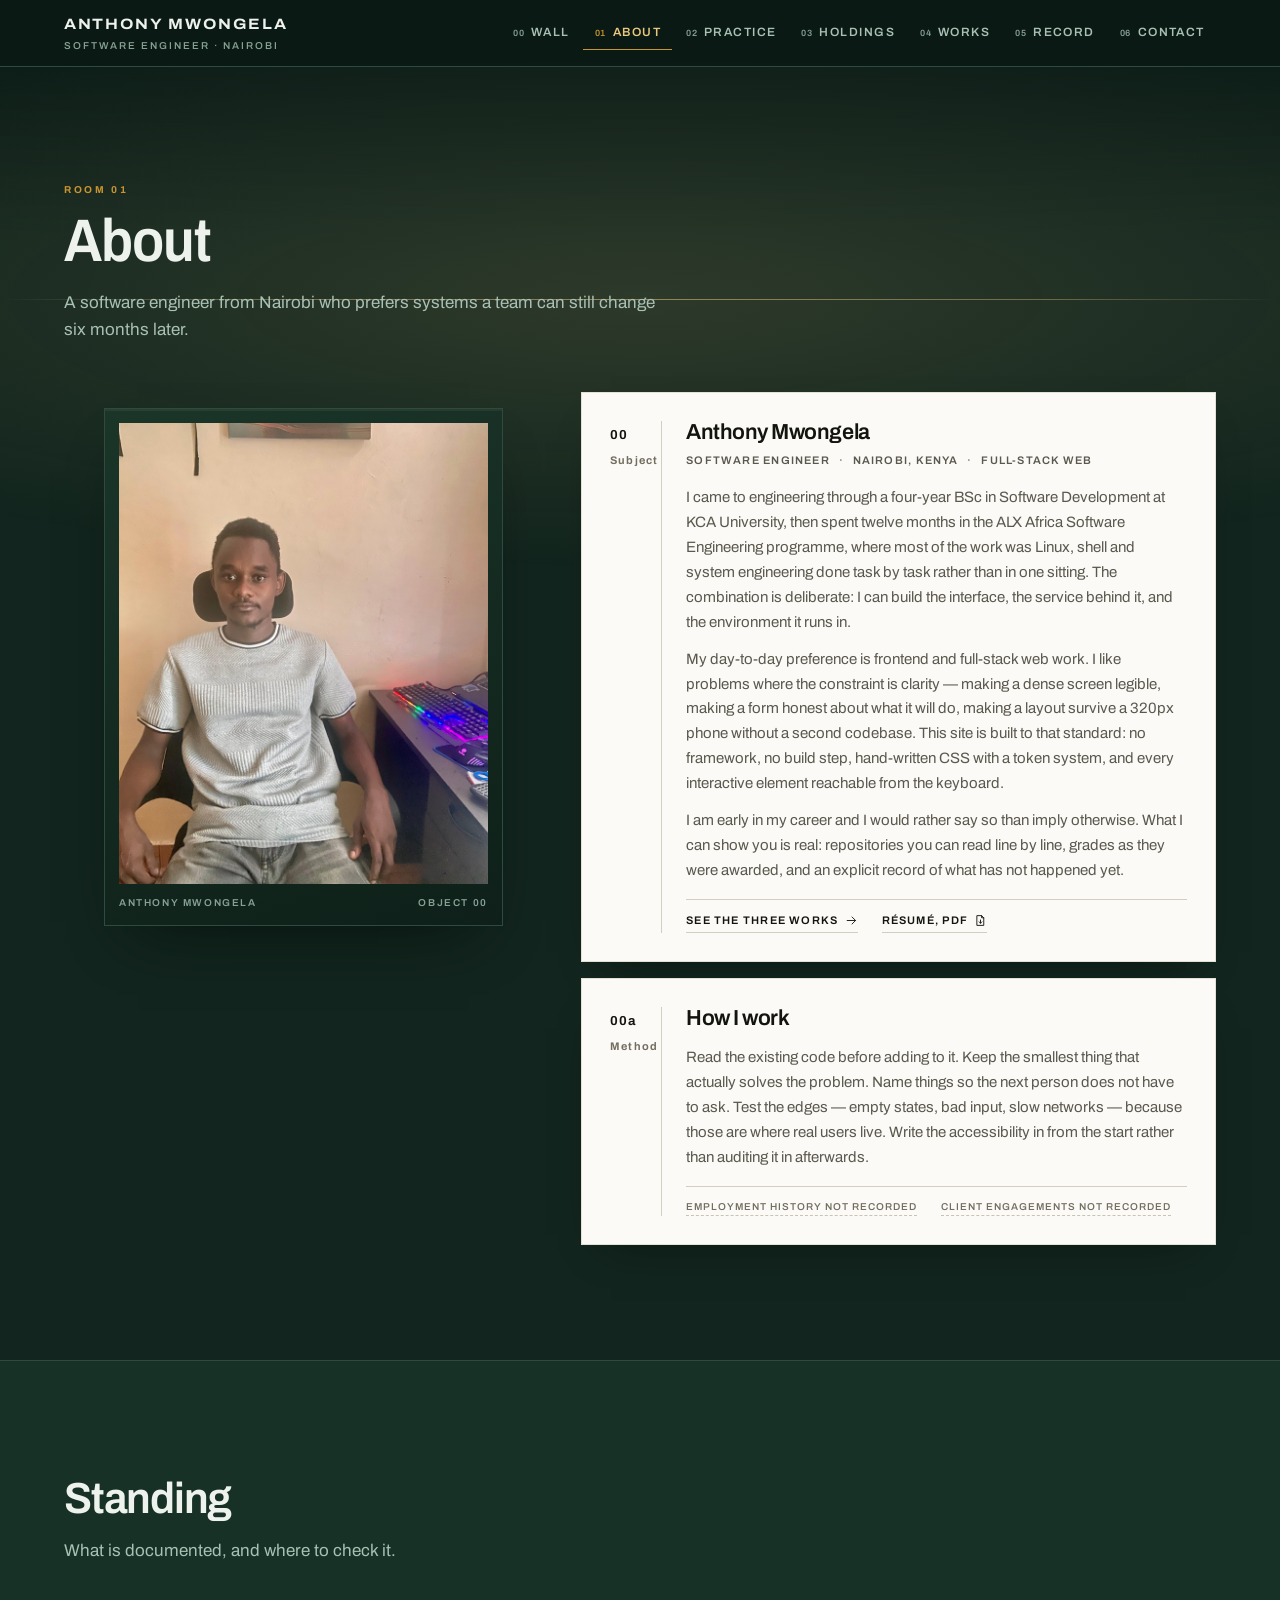
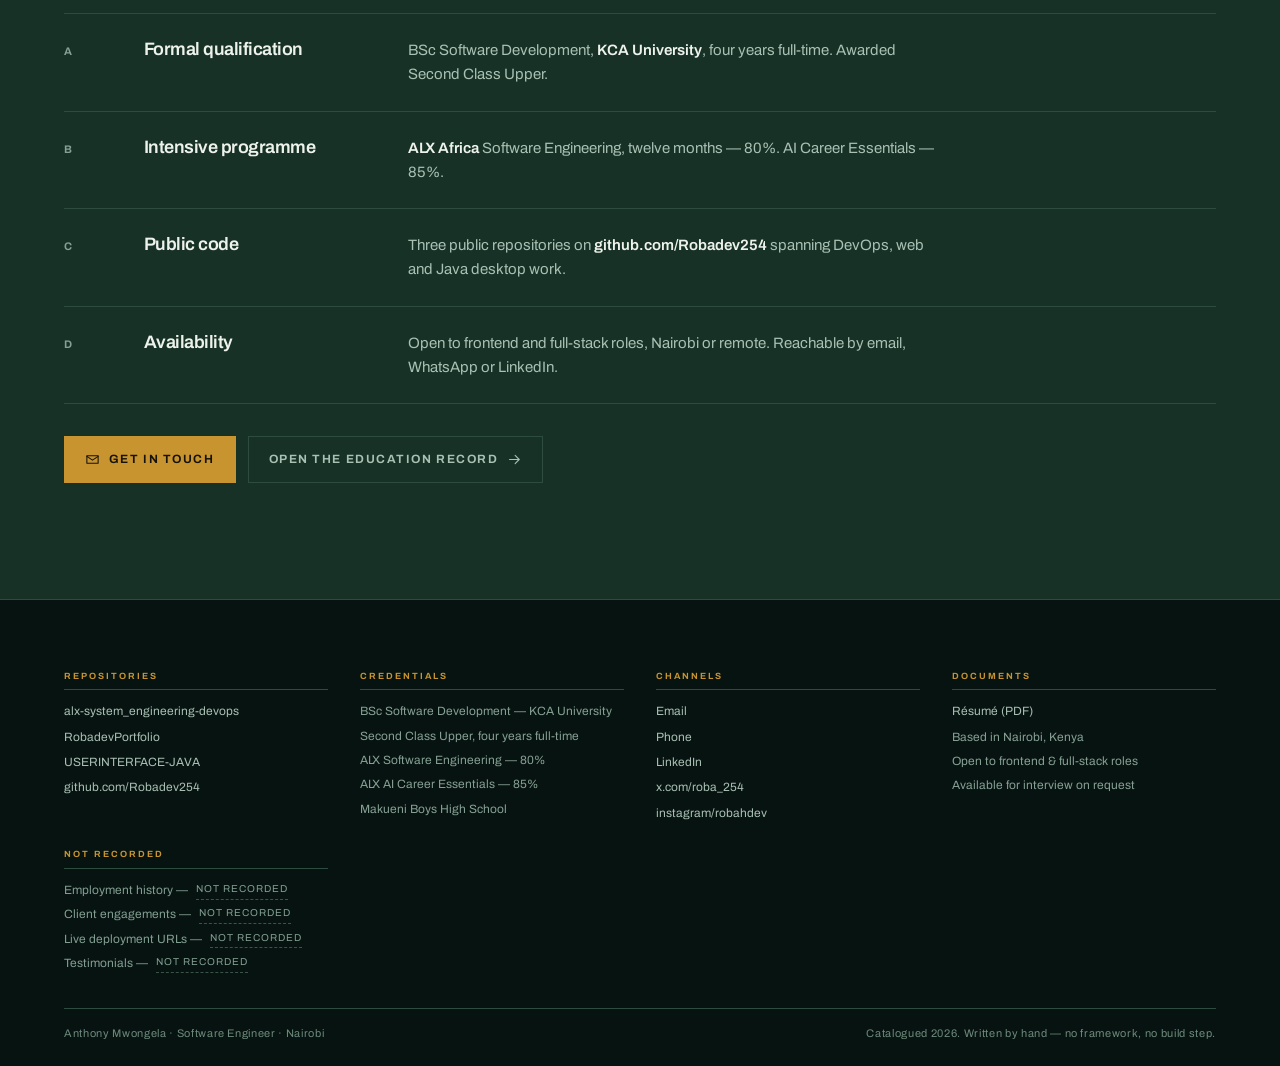
==== commit bfb096b4: "Hide the raw email and phone behind their links The contact rows and the footer register printed the" ====
--- a/about.html
+++ b/about.html
@@ -187,8 +187,8 @@
       <div class="register-col">
         <h2>Channels</h2>
         <ul>
-          <li><a href="mailto:robahdev254@gmail.com">robahdev254@gmail.com</a></li>
-          <li><a href="tel:+254798348149">+254 798 348 149</a></li>
+          <li><a href="mailto:robahdev254@gmail.com">Email</a></li>
+          <li><a href="tel:+254798348149">Phone</a></li>
           <li><a href="https://www.linkedin.com/in/anthony-robert-5a5290227/" target="_blank" rel="noopener">LinkedIn</a></li>
           <li><a href="https://x.com/roba_254" target="_blank" rel="noopener">x.com/roba_254</a></li>
           <li><a href="https://www.instagram.com/robahdev/" target="_blank" rel="noopener">instagram/robahdev</a></li>
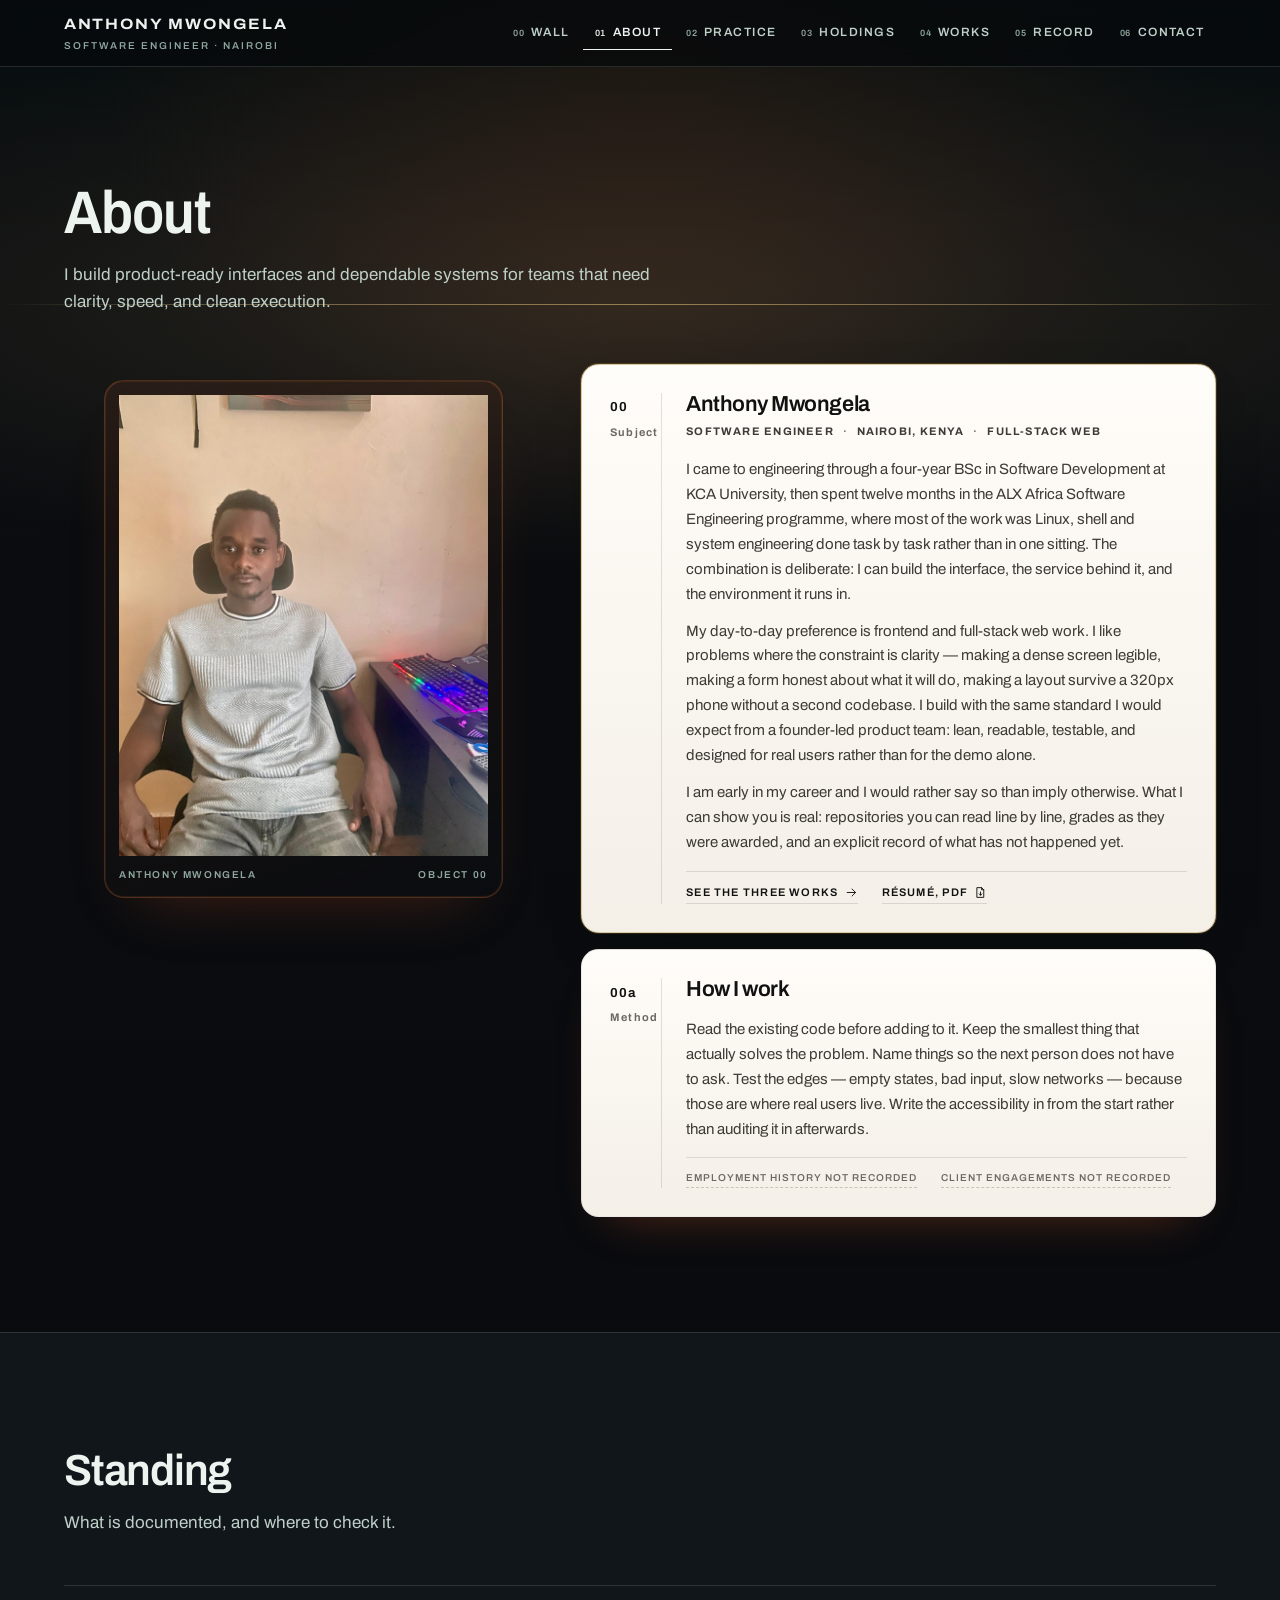
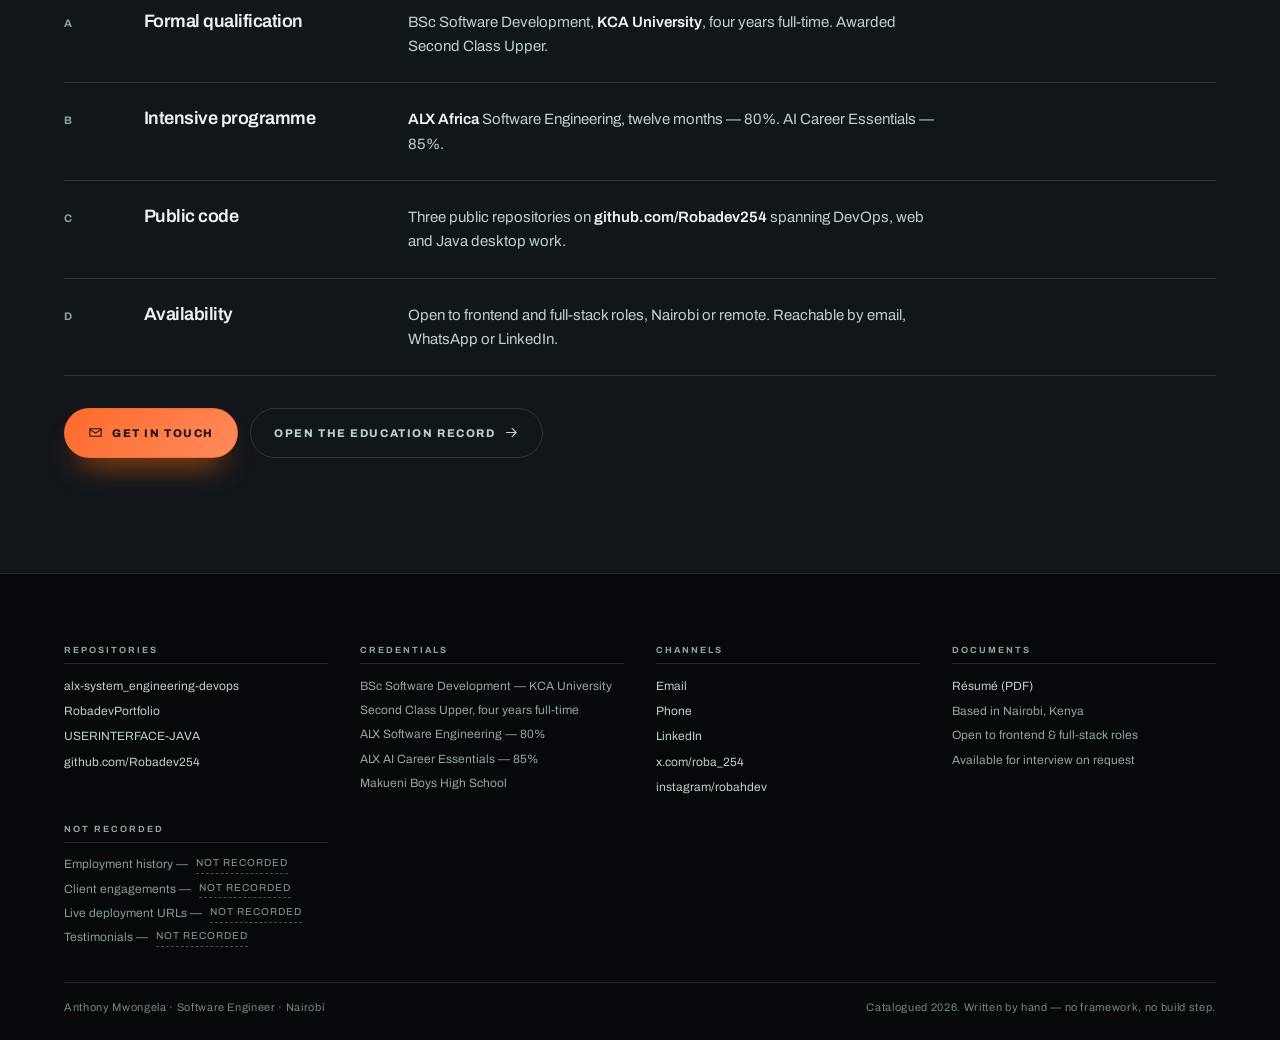
==== commit a3c43525: "baby steps changes" ====
--- a/about.html
+++ b/about.html
@@ -34,8 +34,8 @@
       <span class="plate-name">Anthony Mwongela</span>
       <span class="plate-sub">Software Engineer · Nairobi</span>
     </a>
-    <button class="rooms-toggle" id="roomsToggle" aria-expanded="false" aria-controls="rooms">
-      <svg aria-hidden="true"><use href="#i-menu"/></svg> Rooms
+    <button class="rooms-toggle" id="roomsToggle" aria-expanded="false" aria-controls="rooms" aria-label="Open navigation menu">
+      <svg aria-hidden="true"><use href="#i-menu"/></svg>
     </button>
     <nav class="rooms" id="rooms" aria-label="Site rooms">
       <a class="room" href="./index.html"><span class="room-no">00</span> Wall</a>
@@ -53,9 +53,8 @@
 <section class="wall-section" id="about">
     <div class="frame">
       <div class="section-head">
-        <span class="room-tag">Room 01</span>
         <h1>About</h1>
-        <p>A software engineer from Nairobi who prefers systems a team can still change six months later.</p>
+        <p>I build product-ready interfaces and dependable systems for teams that need clarity, speed, and clean execution.</p>
       </div>
 
       <div class="object">
@@ -89,9 +88,9 @@
                 My day-to-day preference is frontend and full-stack web work. I like problems
                 where the constraint is clarity — making a dense screen legible, making a form
                 honest about what it will do, making a layout survive a 320px phone without a
-                second codebase. This site is built to that standard: no framework, no build
-                step, hand-written CSS with a token system, and every interactive element
-                reachable from the keyboard.
+                second codebase. I build with the same standard I would expect from a founder-led
+                product team: lean, readable, testable, and designed for real users rather than
+                for the demo alone.
               </p>
               <p class="curatorial">
                 I am early in my career and I would rather say so than imply otherwise. What I
--- a/style.css
+++ b/style.css
@@ -34,31 +34,32 @@
 /* --- Tokens ----------------------------------------------- */
 
 :root {
-  /* wall */
-  --wall: #12251e;
-  --wall-lit: #173126;
-  --wall-deep: #0c1a15;
-  --poche: #071310;
-  /* label stock */
-  --stock: #fbfaf7;
-  --stock-edge: #e4e0d4;
-  --ink: #14140f;
-  --ink-soft: #5b584d;
-  --ink-faint: #726f60;
-  /* on wall */
-  --on-wall: #edf2ec;
-  --on-wall-soft: #a9c0b4;
-  --on-wall-faint: #86a094;
-  --rule-wall: #2d4b3e;
-  --rule-stock: #d3cec0;
-  /* lamp — the only saturated accent on the site */
-  --brass: #c8942f;
-  --brass-lit: #ebc87e;
-  --brass-deep: #8f6412;
-
-  --lamp-y: 40vh;
-
-  /* rhythm, 4px base */
+  --wall: #0b0d10;
+  --wall-lit: #11161b;
+  --wall-deep: #07090d;
+  --poche: #06080b;
+
+  --stock: #f7f3ee;
+  --stock-edge: #e7dfd1;
+  --ink: #111111;
+  --ink-soft: #3d3b37;
+  --ink-faint: #6d6862;
+
+  --on-wall: #edf3ef;
+  --on-wall-soft: #bfd0c8;
+  --on-wall-faint: #90a79d;
+  --rule-wall: rgba(170, 184, 177, 0.18);
+  --rule-stock: rgba(17, 17, 17, 0.12);
+
+  --accent: #ff6a2b;
+  --accent-strong: #ff8b5b;
+  --accent-deep: #d85413;
+  --accent-soft: rgba(255, 106, 43, 0.12);
+  --electric: #7ef5d5;
+  --shadow: rgba(255, 106, 43, 0.25);
+
+  --lamp-y: 30vh;
+
   --s1: 0.25rem;
   --s2: 0.5rem;
   --s3: 0.75rem;
@@ -93,7 +94,9 @@
 
 body {
   margin: 0;
-  background: var(--wall);
+  background:
+    radial-gradient(circle at top, rgba(255, 106, 43, 0.13), transparent 20%),
+    linear-gradient(180deg, var(--wall) 0%, var(--wall-deep) 100%);
   color: var(--on-wall);
   font-family: 'Archivo', system-ui, sans-serif;
   font-size: 1rem;
@@ -259,8 +262,8 @@
   position: sticky;
   top: 0;
   z-index: 40;
-  background: color-mix(in srgb, var(--wall-deep) 92%, transparent);
-  backdrop-filter: blur(8px) saturate(140%);
+  background: rgba(7, 9, 12, 0.78);
+  backdrop-filter: blur(10px) saturate(180%);
   border-bottom: 1px solid var(--rule-wall);
 }
 
@@ -395,6 +398,16 @@
   font-stretch: 96%;
 }
 
+.room-tag {
+  display: inline-block;
+  margin-bottom: var(--s3);
+  font-size: 0.585rem;
+  font-weight: 700;
+  letter-spacing: 0.24em;
+  text-transform: uppercase;
+  color: var(--accent-strong);
+}
+
 /* Inner rooms are numbered like the directory, so a visitor always knows
    which part of the collection they are standing in. */
 .room-tag {
@@ -451,17 +464,27 @@
 }
 
 .identity h1 {
-  font-size: clamp(2.5rem, 7.1vw, 5.75rem);
+  font-size: clamp(2.8rem, 7vw, 6.6rem);
   font-stretch: 118%;
-  font-weight: 700;
-  letter-spacing: -0.038em;
-  line-height: 0.94;
-  text-transform: uppercase;
+  font-weight: 850;
+  letter-spacing: -0.06em;
+  line-height: 0.8;
+  text-transform: uppercase;
+  text-wrap: balance;
+  background: linear-gradient(180deg, #f5f4f0 0%, #dfe9df 100%);
+  -webkit-background-clip: text;
+  background-clip: text;
+  color: transparent;
 }
 
 .identity h1 .surname {
   display: block;
-  color: var(--brass-lit);
+  color: var(--accent-strong);
+  background: linear-gradient(135deg, var(--accent-strong), #ffd2a8);
+  -webkit-background-clip: text;
+  background-clip: text;
+  color: transparent;
+  text-shadow: 0 0 30px rgba(255, 138, 61, 0.2);
 }
 
 .spec {
@@ -472,6 +495,7 @@
   display: grid;
   grid-template-columns: repeat(auto-fit, minmax(9rem, 1fr));
   gap: var(--s4) var(--s5);
+  background: linear-gradient(90deg, rgba(255, 106, 0, 0.03), transparent 50%);
 }
 
 .spec div {
@@ -517,18 +541,19 @@
   display: inline-flex;
   align-items: center;
   gap: 0.55rem;
-  padding: 0.8rem 1.25rem;
-  font-size: 0.75rem;
-  font-weight: 660;
-  letter-spacing: 0.13em;
+  padding: 0.92rem 1.45rem;
+  font-size: 0.7rem;
+  font-weight: 760;
+  letter-spacing: 0.14em;
   text-transform: uppercase;
   text-decoration: none;
-  border: 1px solid var(--brass-deep);
-  color: var(--brass-lit);
-  background: transparent;
+  border: 1px solid rgba(255, 138, 61, 0.6);
+  color: var(--accent-strong);
+  background: rgba(255, 106, 43, 0.04);
+  border-radius: 999px;
   cursor: pointer;
-  transition: background 0.22s var(--ease), color 0.22s var(--ease),
-    border-color 0.22s var(--ease), box-shadow 0.22s var(--ease);
+  transition: transform 0.2s var(--ease), box-shadow 0.2s var(--ease),
+    background 0.2s var(--ease), border-color 0.2s var(--ease), color 0.2s var(--ease);
 }
 
 .act svg {
@@ -538,31 +563,34 @@
 }
 
 .act:hover {
-  background: var(--brass);
-  border-color: var(--brass);
-  color: #16120a;
-  box-shadow: 0 6px 22px -10px rgba(200, 148, 47, 0.85);
+  transform: translateY(-1px);
+  background: var(--accent);
+  border-color: var(--accent);
+  color: #160f09;
+  box-shadow: 0 16px 28px -18px rgba(255, 106, 0, 0.85);
 }
 
 .act.primary {
-  background: var(--brass);
-  border-color: var(--brass);
-  color: #16120a;
+  background: linear-gradient(135deg, var(--accent) 0%, var(--accent-strong) 100%);
+  border-color: var(--accent);
+  color: #17110d;
+  box-shadow: 0 20px 30px -16px rgba(255, 106, 0, 0.8);
 }
 
 .act.primary:hover {
-  background: var(--brass-lit);
-  border-color: var(--brass-lit);
+  background: linear-gradient(135deg, var(--accent-strong) 0%, #ffb076 100%);
+  border-color: var(--accent-strong);
 }
 
 .act.plain {
   border-color: var(--rule-wall);
   color: var(--on-wall-soft);
+  background: transparent;
 }
 
 .act.plain:hover {
-  background: transparent;
-  border-color: var(--on-wall-faint);
+  background: rgba(255, 255, 255, 0.02);
+  border-color: rgba(255, 255, 255, 0.28);
   color: var(--on-wall);
   box-shadow: none;
 }
@@ -634,10 +662,11 @@
 .vitrine {
   position: relative;
   padding: clamp(0.5rem, 1.2vw, 0.875rem);
-  background: linear-gradient(160deg, #1b3529, #0e2019);
-  border: 1px solid var(--rule-wall);
-  box-shadow: 0 30px 60px -34px rgba(4, 12, 9, 0.9),
-    0 2px 0 rgba(233, 200, 126, 0.07) inset;
+  background: linear-gradient(160deg, rgba(255, 106, 43, 0.08), rgba(11, 13, 16, 0.94));
+  border: 1px solid rgba(255, 138, 61, 0.24);
+  border-radius: 1.25rem;
+  box-shadow: 0 30px 60px -34px rgba(255, 106, 43, 0.25),
+    0 0 0 1px rgba(255, 138, 61, 0.1) inset;
 }
 
 .vitrine-plate {
@@ -691,15 +720,20 @@
 /* --- Label: the object label, white stock on the wall -------- */
 
 .label {
-  background: var(--stock);
+  background: linear-gradient(180deg, #fffdf9 0%, #f4efe7 100%);
   color: var(--ink);
-  border: 1px solid var(--stock-edge);
+  border: 1px solid rgba(17, 17, 17, 0.08);
+  border-radius: 1.1rem;
   padding: clamp(1.25rem, 2.2vw, 1.75rem);
   display: grid;
   grid-template-columns: 3.25rem minmax(0, 1fr);
   gap: 0 var(--s5);
-  box-shadow: 0 20px 44px -30px rgba(4, 12, 9, 0.75);
-  transition: box-shadow 0.4s var(--ease), border-color 0.4s var(--ease);
+  box-shadow: 0 24px 46px -30px rgba(255, 106, 43, 0.38);
+  transition: box-shadow 0.4s var(--ease), border-color 0.4s var(--ease), transform 0.3s var(--ease);
+}
+
+.label:hover {
+  transform: translateY(-2px);
 }
 
 .label.lit {
@@ -745,7 +779,7 @@
   align-items: baseline;
   gap: 0.3rem 0.55rem;
   font-size: 0.6875rem;
-  font-weight: 600;
+  font-weight: 700;
   letter-spacing: 0.11em;
   text-transform: uppercase;
   color: var(--ink-soft);
@@ -890,11 +924,12 @@
 /* --- Stock area: a white panel set into the wall ------------ */
 
 .stock-area {
-  background: var(--stock);
+  background: linear-gradient(180deg, #f8f4ee 0%, #f1eae0 100%);
   color: var(--ink);
   border: 1px solid var(--stock-edge);
+  border-radius: 1.5rem;
   padding: clamp(1.5rem, 3vw, var(--s7));
-  box-shadow: 0 26px 56px -34px rgba(4, 12, 9, 0.8);
+  box-shadow: 0 26px 56px -34px rgba(255, 106, 43, 0.3);
 }
 
 .stock-area h2,
@@ -1060,7 +1095,7 @@
   grid-template-columns: 1.75rem minmax(0, 9rem) minmax(0, 1fr);
   align-items: center;
   gap: var(--s4);
-  padding-block: var(--s4);
+  padding: var(--s4) 0.5rem var(--s4) 0;
   border-bottom: 1px solid var(--rule-wall);
   width: 100%;
   background: none;
@@ -1070,11 +1105,13 @@
   text-align: left;
   text-decoration: none;
   cursor: pointer;
-  transition: background 0.25s var(--ease);
+  transition: background 0.25s var(--ease), transform 0.25s var(--ease), padding-left 0.25s var(--ease);
 }
 
 .reach-row:hover {
-  background: rgba(233, 200, 126, 0.05);
+  background: rgba(255, 106, 43, 0.04);
+  padding-left: 0.45rem;
+  transform: translateX(2px);
 }
 
 .reach-row svg {
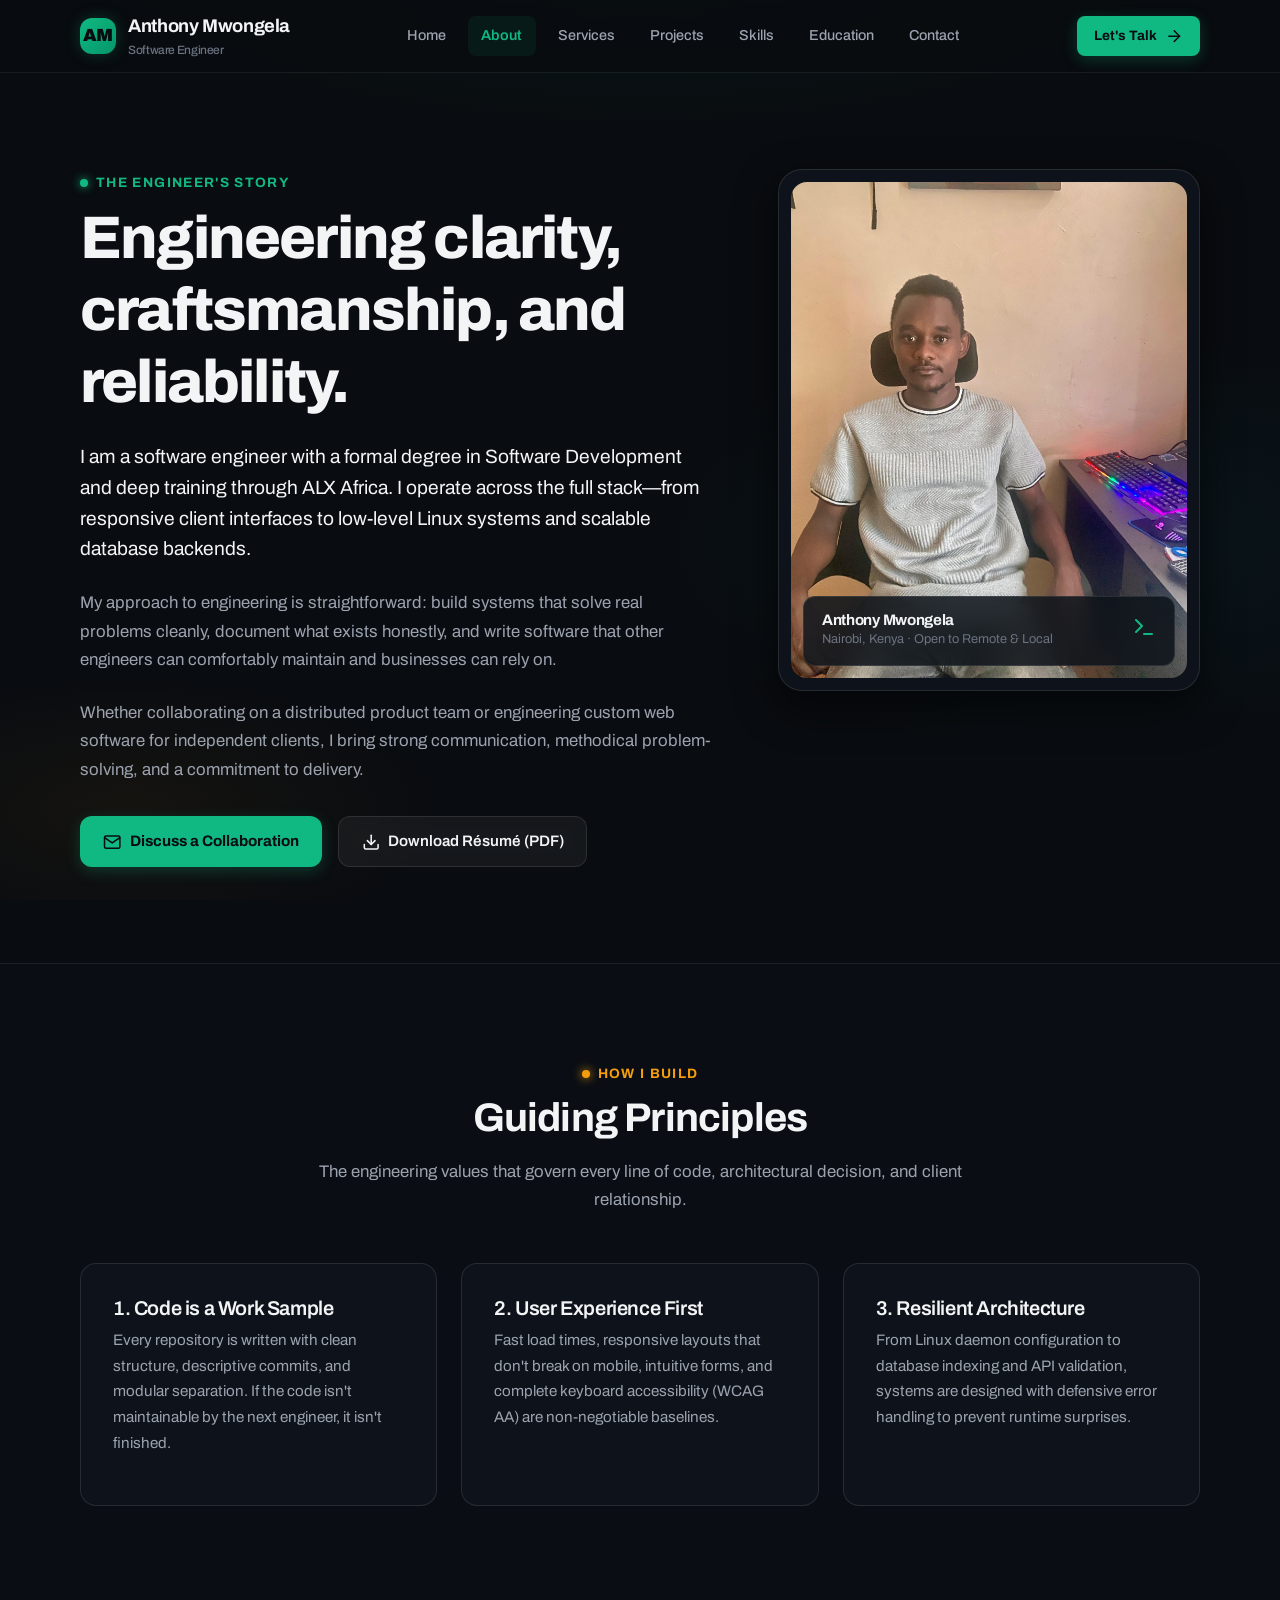
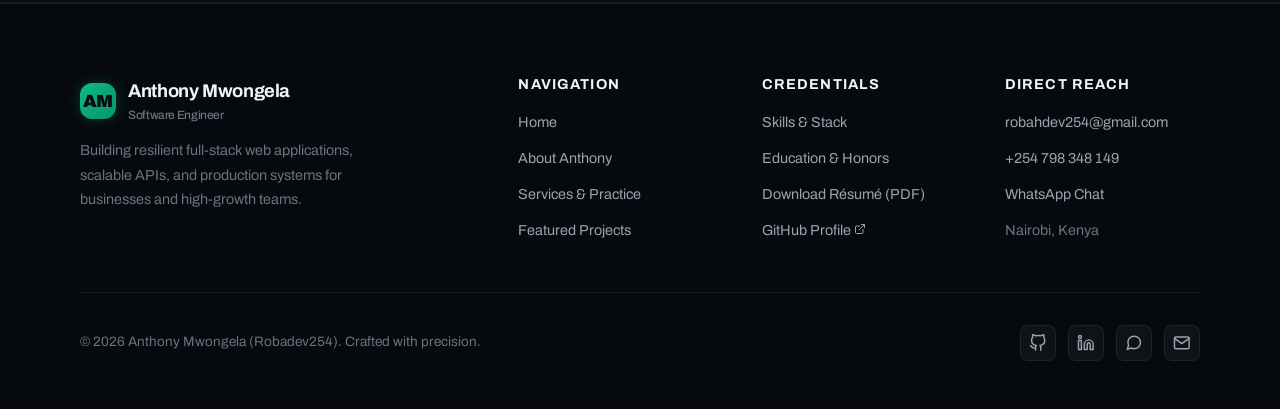
==== commit c52c0021: "Final touches" ====
--- a/about.html
+++ b/about.html
@@ -3,221 +3,209 @@
 <head>
   <meta charset="UTF-8">
   <meta name="viewport" content="width=device-width, initial-scale=1">
-  <title>About — Anthony Mwongela, Software Engineer</title>
-  <meta name="description" content="Who Anthony Mwongela is, how he works, and what is documented: BSc Software Development, ALX Software Engineering, and public repositories.">
+  <title>About Anthony Mwongela | Full-Stack Software Engineer</title>
+  <meta name="description" content="Learn about Anthony Mwongela's background, engineering philosophy, academic journey, and full-stack software development expertise.">
   <link rel="icon" href="./favicon.ico" sizes="any">
   <link rel="preload" href="./fonts/archivo-latin.woff2" as="font" type="font/woff2" crossorigin>
   <link rel="stylesheet" href="./style.css">
 </head>
 <body>
-<svg width="0" height="0" style="position:absolute" aria-hidden="true" focusable="false">
-  <defs>
-    <g id="i-base" fill="none" stroke="currentColor" stroke-width="1.7" stroke-linecap="round" stroke-linejoin="round"></g>
-    <symbol id="i-down" viewBox="0 0 24 24" fill="none" stroke="currentColor" stroke-width="1.7" stroke-linecap="round" stroke-linejoin="round"><path d="M12 4v15"/><path d="M5.5 13 12 19.5 18.5 13"/></symbol>
-    <symbol id="i-right" viewBox="0 0 24 24" fill="none" stroke="currentColor" stroke-width="1.7" stroke-linecap="round" stroke-linejoin="round"><path d="M4 12h15"/><path d="M13 5.5 19.5 12 13 18.5"/></symbol>
-    <symbol id="i-out" viewBox="0 0 24 24" fill="none" stroke="currentColor" stroke-width="1.7" stroke-linecap="round" stroke-linejoin="round"><path d="M10 5H5.5v13.5H19V14"/><path d="M14 4h6v6"/><path d="M20 4l-8.5 8.5"/></symbol>
-    <symbol id="i-file" viewBox="0 0 24 24" fill="none" stroke="currentColor" stroke-width="1.7" stroke-linecap="round" stroke-linejoin="round"><path d="M6 3h8l4 4v14H6z"/><path d="M14 3v4h4"/><path d="M12 11v6"/><path d="M9.5 14.5 12 17l2.5-2.5"/></symbol>
-    <symbol id="i-mail" viewBox="0 0 24 24" fill="none" stroke="currentColor" stroke-width="1.7" stroke-linecap="round" stroke-linejoin="round"><path d="M3 6h18v12H3z"/><path d="m3 7 9 6 9-6"/></symbol>
-    <symbol id="i-phone" viewBox="0 0 24 24" fill="none" stroke="currentColor" stroke-width="1.7" stroke-linecap="round" stroke-linejoin="round"><path d="M7 3h4l1.5 4.5-2.5 2a12 12 0 0 0 4.5 4.5l2-2.5L21 13v4a3 3 0 0 1-3.3 3A16 16 0 0 1 4 6.3 3 3 0 0 1 7 3z"/></symbol>
-    <symbol id="i-msg" viewBox="0 0 24 24" fill="none" stroke="currentColor" stroke-width="1.7" stroke-linecap="round" stroke-linejoin="round"><path d="M4 5h16v11H9l-5 4z"/><path d="M8.5 10.5h7"/></symbol>
-    <symbol id="i-menu" viewBox="0 0 24 24" fill="none" stroke="currentColor" stroke-width="1.7" stroke-linecap="round"><path d="M4 7h16"/><path d="M4 12h16"/><path d="M4 17h16"/></symbol>
-  </defs>
-</svg>
-
-
-<a class="skip" href="#record">Skip to the record</a>
-<div class="lamp" aria-hidden="true"></div>
-
-<header class="directory">
-  <div class="directory-inner">
-    <a class="plate" href="./index.html">
-      <span class="plate-name">Anthony Mwongela</span>
-      <span class="plate-sub">Software Engineer · Nairobi</span>
-    </a>
-    <button class="rooms-toggle" id="roomsToggle" aria-expanded="false" aria-controls="rooms" aria-label="Open navigation menu">
-      <svg aria-hidden="true"><use href="#i-menu"/></svg>
-    </button>
-    <nav class="rooms" id="rooms" aria-label="Site rooms">
-      <a class="room" href="./index.html"><span class="room-no">00</span> Wall</a>
-      <a class="room" href="./about.html" aria-current="page"><span class="room-no">01</span> About</a>
-      <a class="room" href="./whatido.html"><span class="room-no">02</span> Practice</a>
-      <a class="room" href="./skills.html"><span class="room-no">03</span> Holdings</a>
-      <a class="room" href="./projects.html"><span class="room-no">04</span> Works</a>
-      <a class="room" href="./education.html"><span class="room-no">05</span> Record</a>
-      <a class="room" href="./contact.html"><span class="room-no">06</span> Contact</a>
-    </nav>
-  </div>
-</header>
-
-<main id="record">
-<section class="wall-section" id="about">
-    <div class="frame">
-      <div class="section-head">
-        <h1>About</h1>
-        <p>I build product-ready interfaces and dependable systems for teams that need clarity, speed, and clean execution.</p>
-      </div>
-
-      <div class="object">
-        <div class="vitrine-slot">
-          <figure class="vitrine vitrine-portrait">
-            <div class="vitrine-plate">
-              <img src="./projectsimages/portrait.jpg" alt="Anthony Mwongela" width="900" height="1125" fetchpriority="high">
-            </div>
-            <figcaption class="vitrine-caption">
-              <span>Anthony Mwongela</span>
-              <span>Object 00</span>
-            </figcaption>
-          </figure>
-        </div>
-        <div class="label-stack">
-          <article class="label rise">
-            <div class="accession"><b>00</b><span>Subject</span></div>
-            <div>
-              <h2>Anthony Mwongela</h2>
-              <div class="medium">
-                <span>Software Engineer</span><span>Nairobi, Kenya</span><span>Full-stack web</span>
+  <a class="skip-link" href="#main-content">Skip to main content</a>
+
+  <!-- Shared SVG Icon Library -->
+  <svg width="0" height="0" style="position:absolute" aria-hidden="true" focusable="false">
+    <defs>
+      <symbol id="i-arrow-right" viewBox="0 0 24 24" fill="none" stroke="currentColor" stroke-width="2" stroke-linecap="round" stroke-linejoin="round"><line x1="5" y1="12" x2="19" y2="12"></line><polyline points="12 5 19 12 12 19"></polyline></symbol>
+      <symbol id="i-external" viewBox="0 0 24 24" fill="none" stroke="currentColor" stroke-width="2" stroke-linecap="round" stroke-linejoin="round"><path d="M18 13v6a2 2 0 0 1-2 2H5a2 2 0 0 1-2-2V8a2 2 0 0 1 2-2h6"></path><polyline points="15 3 21 3 21 9"></polyline><line x1="10" y1="14" x2="21" y2="3"></line></symbol>
+      <symbol id="i-github" viewBox="0 0 24 24" fill="none" stroke="currentColor" stroke-width="2" stroke-linecap="round" stroke-linejoin="round"><path d="M9 19c-5 1.5-5-2.5-7-3m14 6v-3.87a3.37 3.37 0 0 0-.94-2.61c3.14-.35 6.44-1.54 6.44-7A5.44 5.44 0 0 0 20 4.77 5.07 5.07 0 0 0 19.91 1S18.73.65 16 2.48a13.38 13.38 0 0 0-7 0C6.27.65 5.09 1 5.09 1A5.07 5.07 0 0 0 5 4.77a5.44 5.44 0 0 0-1.5 3.78c0 5.42 3.3 6.61 6.44 7A3.37 3.37 0 0 0 9 18.13V22"></path></symbol>
+      <symbol id="i-linkedin" viewBox="0 0 24 24" fill="none" stroke="currentColor" stroke-width="2" stroke-linecap="round" stroke-linejoin="round"><path d="M16 8a6 6 0 0 1 6 6v7h-4v-7a2 2 0 0 0-2-2 2 2 0 0 0-2 2v7h-4v-7a6 6 0 0 1 6-6z"></path><rect x="2" y="9" width="4" height="12"></rect><circle cx="4" cy="4" r="2"></circle></symbol>
+      <symbol id="i-mail" viewBox="0 0 24 24" fill="none" stroke="currentColor" stroke-width="2" stroke-linecap="round" stroke-linejoin="round"><path d="M4 4h16c1.1 0 2 .9 2 2v12c0 1.1-.9 2-2 2H4c-1.1 0-2-.9-2-2V6c0-1.1.9-2 2-2z"></path><polyline points="22,6 12,13 2,6"></polyline></symbol>
+      <symbol id="i-whatsapp" viewBox="0 0 24 24" fill="none" stroke="currentColor" stroke-width="2" stroke-linecap="round" stroke-linejoin="round"><path d="M21 11.5a8.38 8.38 0 0 1-.9 3.8 8.5 8.5 0 0 1-7.6 4.7 8.38 8.38 0 0 1-3.8-.9L3 21l1.9-5.7a8.38 8.38 0 0 1-.9-3.8 8.5 8.5 0 0 1 4.7-7.6 8.38 8.38 0 0 1 3.8-.9h.5a8.48 8.48 0 0 1 8 8v.5z"></path></symbol>
+      <symbol id="i-download" viewBox="0 0 24 24" fill="none" stroke="currentColor" stroke-width="2" stroke-linecap="round" stroke-linejoin="round"><path d="M21 15v4a2 2 0 0 1-2 2H5a2 2 0 0 1-2-2v-4"></path><polyline points="7 10 12 15 17 10"></polyline><line x1="12" y1="15" x2="12" y2="3"></line></symbol>
+      <symbol id="i-check" viewBox="0 0 24 24" fill="none" stroke="currentColor" stroke-width="2" stroke-linecap="round" stroke-linejoin="round"><polyline points="20 6 9 17 4 12"></polyline></symbol>
+      <symbol id="i-menu" viewBox="0 0 24 24" fill="none" stroke="currentColor" stroke-width="2" stroke-linecap="round" stroke-linejoin="round"><line x1="3" y1="12" x2="21" y2="12"></line><line x1="3" y1="6" x2="21" y2="6"></line><line x1="3" y1="18" x2="21" y2="18"></line></symbol>
+      <symbol id="i-terminal" viewBox="0 0 24 24" fill="none" stroke="currentColor" stroke-width="2" stroke-linecap="round" stroke-linejoin="round"><polyline points="4 17 10 11 4 5"></polyline><line x1="12" y1="19" x2="20" y2="19"></line></symbol>
+    </defs>
+  </svg>
+
+  <!-- Navigation -->
+  <header class="site-header" id="siteHeader">
+    <div class="container nav-inner">
+      <a class="brand-logo" href="./index.html" aria-label="Anthony Mwongela Home">
+        <div class="brand-mark">AM</div>
+        <div class="brand-info">
+          <span class="brand-name">Anthony Mwongela</span>
+          <span class="brand-role">Software Engineer</span>
+        </div>
+      </a>
+
+      <button class="nav-toggle" id="navToggle" aria-expanded="false" aria-controls="navMenu" aria-label="Toggle navigation menu">
+        <svg aria-hidden="true"><use href="#i-menu"/></svg>
+      </button>
+
+      <nav class="nav-menu" id="navMenu" aria-label="Primary Navigation">
+        <a class="nav-link" href="./index.html">Home</a>
+        <a class="nav-link active" href="./about.html" aria-current="page">About</a>
+        <a class="nav-link" href="./whatido.html">Services</a>
+        <a class="nav-link" href="./projects.html">Projects</a>
+        <a class="nav-link" href="./skills.html">Skills</a>
+        <a class="nav-link" href="./education.html">Education</a>
+        <a class="nav-link" href="./contact.html">Contact</a>
+      </nav>
+
+      <div class="nav-actions">
+        <a class="btn btn-sm btn-primary" href="./contact.html">
+          <span>Let's Talk</span>
+          <svg aria-hidden="true"><use href="#i-arrow-right"/></svg>
+        </a>
+      </div>
+    </div>
+  </header>
+
+  <main id="main-content">
+    <section>
+      <div class="container">
+        <div class="hero-grid" style="align-items: flex-start;">
+          <div>
+            <span class="eyebrow">The Engineer's Story</span>
+            <h1>Engineering clarity, craftsmanship, and reliability.</h1>
+            <p class="lead" style="margin-top: 1.5rem; margin-bottom: 1.5rem;">
+              I am a software engineer with a formal degree in Software Development and deep training through ALX Africa. I operate across the full stack—from responsive client interfaces to low-level Linux systems and scalable database backends.
+            </p>
+            <p style="margin-bottom: 1.5rem;">
+              My approach to engineering is straightforward: build systems that solve real problems cleanly, document what exists honestly, and write software that other engineers can comfortably maintain and businesses can rely on.
+            </p>
+            <p style="margin-bottom: 2rem;">
+              Whether collaborating on a distributed product team or engineering custom web software for independent clients, I bring strong communication, methodical problem-solving, and a commitment to delivery.
+            </p>
+
+            <div class="btn-group">
+              <a class="btn btn-primary" href="./contact.html">
+                <svg aria-hidden="true"><use href="#i-mail"/></svg>
+                <span>Discuss a Collaboration</span>
+              </a>
+              <a class="btn btn-secondary" href="./resume-anthony-mwongela.pdf" download="Anthony_Mwongela_Resume.pdf">
+                <svg aria-hidden="true"><use href="#i-download"/></svg>
+                <span>Download Résumé (PDF)</span>
+              </a>
+            </div>
+          </div>
+
+          <div class="portrait-card">
+            <div class="portrait-img-wrapper">
+              <img src="./projectsimages/portrait.jpg" alt="Anthony Mwongela - Software Engineer" width="480" height="600">
+            </div>
+            <div class="portrait-badge">
+              <div class="portrait-badge-info">
+                <h4>Anthony Mwongela</h4>
+                <p>Nairobi, Kenya · Open to Remote & Local</p>
               </div>
-              <p class="curatorial">
-                I came to engineering through a four-year BSc in Software Development at KCA
-                University, then spent twelve months in the ALX Africa Software Engineering
-                programme, where most of the work was Linux, shell and system engineering done
-                task by task rather than in one sitting. The combination is deliberate: I can
-                build the interface, the service behind it, and the environment it runs in.
-              </p>
-              <p class="curatorial">
-                My day-to-day preference is frontend and full-stack web work. I like problems
-                where the constraint is clarity — making a dense screen legible, making a form
-                honest about what it will do, making a layout survive a 320px phone without a
-                second codebase. I build with the same standard I would expect from a founder-led
-                product team: lean, readable, testable, and designed for real users rather than
-                for the demo alone.
-              </p>
-              <p class="curatorial">
-                I am early in my career and I would rather say so than imply otherwise. What I
-                can show you is real: repositories you can read line by line, grades as they
-                were awarded, and an explicit record of what has not happened yet.
-              </p>
-              <div class="provenance">
-                <a href="./projects.html">See the three works <svg aria-hidden="true"><use href="#i-right"/></svg></a>
-                <a href="./resume-anthony-mwongela.pdf" download>Résumé, PDF <svg aria-hidden="true"><use href="#i-file"/></svg></a>
+              <div class="portrait-badge-icon">
+                <svg width="24" height="24" aria-hidden="true"><use href="#i-terminal"/></svg>
               </div>
             </div>
-          </article>
-
-          <article class="label rise">
-            <div class="accession"><b>00a</b><span>Method</span></div>
-            <div>
-              <h2>How I work</h2>
-              <p class="curatorial">
-                Read the existing code before adding to it. Keep the smallest thing that
-                actually solves the problem. Name things so the next person does not have to
-                ask. Test the edges — empty states, bad input, slow networks — because those
-                are where real users live. Write the accessibility in from the start rather
-                than auditing it in afterwards.
-              </p>
-              <div class="provenance">
-                <span class="not-recorded">Employment history not recorded</span>
-                <span class="not-recorded">Client engagements not recorded</span>
-              </div>
-            </div>
-          </article>
+          </div>
+        </div>
+      </div>
+    </section>
+
+    <!-- Engineering Principles / Core Values -->
+    <section style="background: rgba(14, 19, 27, 0.4); border-top: 1px solid var(--border-subtle); border-bottom: 1px solid var(--border-subtle);">
+      <div class="container">
+        <div class="section-header centered">
+          <span class="eyebrow amber">How I Build</span>
+          <h2>Guiding Principles</h2>
+          <p>The engineering values that govern every line of code, architectural decision, and client relationship.</p>
+        </div>
+
+        <div class="grid-3">
+          <div class="card fade-in-up">
+            <h3 class="card-title">1. Code is a Work Sample</h3>
+            <p class="card-text">Every repository is written with clean structure, descriptive commits, and modular separation. If the code isn't maintainable by the next engineer, it isn't finished.</p>
+          </div>
+
+          <div class="card fade-in-up">
+            <h3 class="card-title">2. User Experience First</h3>
+            <p class="card-text">Fast load times, responsive layouts that don't break on mobile, intuitive forms, and complete keyboard accessibility (WCAG AA) are non-negotiable baselines.</p>
+          </div>
+
+          <div class="card fade-in-up">
+            <h3 class="card-title">3. Resilient Architecture</h3>
+            <p class="card-text">From Linux daemon configuration to database indexing and API validation, systems are designed with defensive error handling to prevent runtime surprises.</p>
+          </div>
+        </div>
+      </div>
+    </section>
+  </main>
+
+  <!-- Site Footer -->
+  <footer class="site-footer">
+    <div class="container">
+      <div class="footer-grid">
+        <div class="footer-brand">
+          <div class="brand-logo">
+            <div class="brand-mark">AM</div>
+            <div class="brand-info">
+              <span class="brand-name">Anthony Mwongela</span>
+              <span class="brand-role">Software Engineer</span>
+            </div>
+          </div>
+          <p>Building resilient full-stack web applications, scalable APIs, and production systems for businesses and high-growth teams.</p>
+        </div>
+
+        <div class="footer-col">
+          <h4>Navigation</h4>
+          <ul class="footer-links">
+            <li><a href="./index.html">Home</a></li>
+            <li><a href="./about.html">About Anthony</a></li>
+            <li><a href="./whatido.html">Services & Practice</a></li>
+            <li><a href="./projects.html">Featured Projects</a></li>
+          </ul>
+        </div>
+
+        <div class="footer-col">
+          <h4>Credentials</h4>
+          <ul class="footer-links">
+            <li><a href="./skills.html">Skills & Stack</a></li>
+            <li><a href="./education.html">Education & Honors</a></li>
+            <li><a href="./resume-anthony-mwongela.pdf" download="Anthony_Mwongela_Resume.pdf">Download Résumé (PDF)</a></li>
+            <li><a href="https://github.com/Robadev254" target="_blank" rel="noopener">GitHub Profile <svg width="12" height="12" style="display:inline;" aria-hidden="true"><use href="#i-external"/></svg></a></li>
+          </ul>
+        </div>
+
+        <div class="footer-col">
+          <h4>Direct Reach</h4>
+          <ul class="footer-links">
+            <li><a href="mailto:robahdev254@gmail.com">robahdev254@gmail.com</a></li>
+            <li><a href="tel:+254798348149">+254 798 348 149</a></li>
+            <li><a href="https://wa.me/254798348149" target="_blank" rel="noopener">WhatsApp Chat</a></li>
+            <li><span style="color: var(--text-muted); font-size: 0.9rem;">Nairobi, Kenya</span></li>
+          </ul>
+        </div>
+      </div>
+
+      <div class="footer-bottom">
+        <div>
+          © <span class="current-year">2026</span> Anthony Mwongela (Robadev254). Crafted with precision.
+        </div>
+        <div class="social-links-row">
+          <a class="social-btn" href="https://github.com/Robadev254" target="_blank" rel="noopener" aria-label="GitHub">
+            <svg aria-hidden="true"><use href="#i-github"/></svg>
+          </a>
+          <a class="social-btn" href="https://www.linkedin.com/in/anthony-robert-5a5290227/" target="_blank" rel="noopener" aria-label="LinkedIn">
+            <svg aria-hidden="true"><use href="#i-linkedin"/></svg>
+          </a>
+          <a class="social-btn" href="https://wa.me/254798348149" target="_blank" rel="noopener" aria-label="WhatsApp">
+            <svg aria-hidden="true"><use href="#i-whatsapp"/></svg>
+          </a>
+          <a class="social-btn" href="mailto:robahdev254@gmail.com" aria-label="Email">
+            <svg aria-hidden="true"><use href="#i-mail"/></svg>
+          </a>
         </div>
       </div>
     </div>
-  </section>
-
-  <section class="wall-section lit" id="standing">
-    <div class="frame">
-      <div class="section-head">
-        <h2>Standing</h2>
-        <p>What is documented, and where to check it.</p>
-      </div>
-      <div class="ledger">
-        <div class="ledger-row rise">
-          <span class="ledger-no">A</span>
-          <h3>Formal qualification</h3>
-          <p class="ledger-note">BSc Software Development, <strong>KCA University</strong>, four years full-time. Awarded Second Class Upper.</p>
-        </div>
-        <div class="ledger-row rise">
-          <span class="ledger-no">B</span>
-          <h3>Intensive programme</h3>
-          <p class="ledger-note"><strong>ALX Africa</strong> Software Engineering, twelve months — 80%. AI Career Essentials — 85%.</p>
-        </div>
-        <div class="ledger-row rise">
-          <span class="ledger-no">C</span>
-          <h3>Public code</h3>
-          <p class="ledger-note">Three public repositories on <strong>github.com/Robadev254</strong> spanning DevOps, web and Java desktop work.</p>
-        </div>
-        <div class="ledger-row rise">
-          <span class="ledger-no">D</span>
-          <h3>Availability</h3>
-          <p class="ledger-note">Open to frontend and full-stack roles, Nairobi or remote. Reachable by email, WhatsApp or LinkedIn.</p>
-        </div>
-      </div>
-      <div class="actions">
-        <a class="act primary" href="./contact.html"><svg aria-hidden="true"><use href="#i-mail"/></svg> Get in touch</a>
-        <a class="act plain" href="./education.html">Open the education record <svg aria-hidden="true"><use href="#i-right"/></svg></a>
-      </div>
-    </div>
-  </section>
-</main>
-<footer class="register">
-  <div class="frame">
-    <div class="register-grid">
-      <div class="register-col">
-        <h2>Repositories</h2>
-        <ul>
-          <li><a href="https://github.com/Robadev254/alx-system_engineering-devops" target="_blank" rel="noopener">alx-system_engineering-devops</a></li>
-          <li><a href="https://github.com/Robadev254/RobadevPortfolio" target="_blank" rel="noopener">RobadevPortfolio</a></li>
-          <li><a href="https://github.com/Robadev254/USERINTERFACE-JAVA" target="_blank" rel="noopener">USERINTERFACE-JAVA</a></li>
-          <li><a href="https://github.com/Robadev254" target="_blank" rel="noopener">github.com/Robadev254</a></li>
-        </ul>
-      </div>
-      <div class="register-col">
-        <h2>Credentials</h2>
-        <ul>
-          <li>BSc Software Development — KCA University</li>
-          <li>Second Class Upper, four years full-time</li>
-          <li>ALX Software Engineering — 80%</li>
-          <li>ALX AI Career Essentials — 85%</li>
-          <li>Makueni Boys High School</li>
-        </ul>
-      </div>
-      <div class="register-col">
-        <h2>Channels</h2>
-        <ul>
-          <li><a href="mailto:robahdev254@gmail.com">Email</a></li>
-          <li><a href="tel:+254798348149">Phone</a></li>
-          <li><a href="https://www.linkedin.com/in/anthony-robert-5a5290227/" target="_blank" rel="noopener">LinkedIn</a></li>
-          <li><a href="https://x.com/roba_254" target="_blank" rel="noopener">x.com/roba_254</a></li>
-          <li><a href="https://www.instagram.com/robahdev/" target="_blank" rel="noopener">instagram/robahdev</a></li>
-        </ul>
-      </div>
-      <div class="register-col">
-        <h2>Documents</h2>
-        <ul>
-          <li><a href="./resume-anthony-mwongela.pdf" download>Résumé (PDF)</a></li>
-          <li>Based in Nairobi, Kenya</li>
-          <li>Open to frontend &amp; full-stack roles</li>
-          <li>Available for interview on request</li>
-        </ul>
-      </div>
-      <div class="register-col">
-        <h2>Not recorded</h2>
-        <ul class="ghost">
-          <li>Employment history — <span class="not-recorded">not recorded</span></li>
-          <li>Client engagements — <span class="not-recorded">not recorded</span></li>
-          <li>Live deployment URLs — <span class="not-recorded">not recorded</span></li>
-          <li>Testimonials — <span class="not-recorded">not recorded</span></li>
-        </ul>
-      </div>
-    </div>
-    <div class="register-foot">
-      <span>Anthony Mwongela · Software Engineer · Nairobi</span>
-      <span>Catalogued <span id="currentYear">2026</span>. Written by hand — no framework, no build step.</span>
-    </div>
-  </div>
-</footer>
-<script src="./script.js" defer></script>
+  </footer>
+
+  <script src="./script.js"></script>
 </body>
 </html>
--- a/style.css
+++ b/style.css
@@ -1,11 +1,10 @@
 /* ============================================================
-   THE CATALOGUE WALL — Anthony Mwongela
-   Seed cd9f9a1d. One stylesheet, no framework, no build step.
-   Deep gallery wall + white label stock + one brass lamp band.
+   ANTHONY MWONGELA — PORTFOLIO & ENGINEERING SHOWCASE
+   High-Craft, Production-Grade Design System
+   Aesthetic: Luminous Obsidian & Modern Cyber-Craft
    ============================================================ */
 
-/* --- Face ------------------------------------------------- */
-
+/* --- Fonts ------------------------------------------------- */
 @font-face {
   font-family: 'Archivo';
   font-style: normal;
@@ -31,1423 +30,1374 @@
     U+A720-A7FF;
 }
 
-/* --- Tokens ----------------------------------------------- */
-
+/* --- Design Tokens ---------------------------------------- */
 :root {
-  --wall: #0b0d10;
-  --wall-lit: #11161b;
-  --wall-deep: #07090d;
-  --poche: #06080b;
-
-  --stock: #f7f3ee;
-  --stock-edge: #e7dfd1;
-  --ink: #111111;
-  --ink-soft: #3d3b37;
-  --ink-faint: #6d6862;
-
-  --on-wall: #edf3ef;
-  --on-wall-soft: #bfd0c8;
-  --on-wall-faint: #90a79d;
-  --rule-wall: rgba(170, 184, 177, 0.18);
-  --rule-stock: rgba(17, 17, 17, 0.12);
-
-  --accent: #ff6a2b;
-  --accent-strong: #ff8b5b;
-  --accent-deep: #d85413;
-  --accent-soft: rgba(255, 106, 43, 0.12);
-  --electric: #7ef5d5;
-  --shadow: rgba(255, 106, 43, 0.25);
-
-  --lamp-y: 30vh;
-
-  --s1: 0.25rem;
-  --s2: 0.5rem;
-  --s3: 0.75rem;
-  --s4: 1rem;
-  --s5: 1.5rem;
-  --s6: 2rem;
-  --s7: 3rem;
-  --s8: 4.5rem;
-  --s9: 6.5rem;
-  --s10: 9rem;
-
-  --gutter: clamp(1.25rem, 5vw, 4.5rem);
-  --measure: 68ch;
-  --frame: min(1320px, 100%);
-
-  --ease: cubic-bezier(0.16, 1, 0.3, 1);
-}
-
-/* --- Reset ------------------------------------------------ */
-
+  /* Color Palette - Obsidian Dark Theme */
+  --bg-main: #090c10;
+  --bg-card: #0e131b;
+  --bg-card-hover: #131923;
+  --bg-card-subtle: rgba(14, 19, 27, 0.7);
+  --bg-glass: rgba(14, 19, 27, 0.75);
+  --bg-elevated: #161e2b;
+  --bg-tag: rgba(16, 185, 129, 0.1);
+  --bg-tag-amber: rgba(245, 158, 11, 0.1);
+
+  /* Borders & Rules */
+  --border-subtle: rgba(255, 255, 255, 0.07);
+  --border-card: rgba(255, 255, 255, 0.1);
+  --border-card-hover: rgba(52, 211, 153, 0.35);
+  --border-focus: #10b981;
+
+  /* Typography / Text Colors */
+  --text-primary: #f3f4f6;
+  --text-secondary: #9ca3af;
+  --text-muted: #6b7280;
+  --text-inverse: #090c10;
+
+  /* Accents */
+  --primary: #10b981;
+  --primary-hover: #34d399;
+  --primary-light: #6ee7b7;
+  --primary-glow: rgba(16, 185, 129, 0.25);
+  --primary-subtle: rgba(16, 185, 129, 0.08);
+
+  --accent-amber: #f59e0b;
+  --accent-amber-light: #fbbf24;
+  --accent-amber-glow: rgba(245, 158, 11, 0.2);
+
+  --accent-cyan: #06b6d4;
+  --accent-cyan-glow: rgba(6, 182, 212, 0.2);
+
+  /* Spacing Scale */
+  --space-2xs: 0.25rem;
+  --space-xs: 0.5rem;
+  --space-sm: 0.75rem;
+  --space-md: 1rem;
+  --space-lg: 1.5rem;
+  --space-xl: 2rem;
+  --space-2xl: 3rem;
+  --space-3xl: 4.5rem;
+  --space-4xl: 6rem;
+
+  /* Layout */
+  --container-max: 1200px;
+  --container-narrow: 880px;
+  --gutter: clamp(1.25rem, 4vw, 2.5rem);
+  --radius-sm: 8px;
+  --radius-md: 12px;
+  --radius-lg: 16px;
+  --radius-xl: 24px;
+  --radius-full: 9999px;
+
+  /* Shadows */
+  --shadow-sm: 0 2px 8px rgba(0, 0, 0, 0.3);
+  --shadow-md: 0 8px 24px rgba(0, 0, 0, 0.45);
+  --shadow-lg: 0 16px 40px rgba(0, 0, 0, 0.6);
+  --shadow-glow: 0 0 35px var(--primary-glow);
+  --shadow-amber-glow: 0 0 35px var(--accent-amber-glow);
+
+  /* Transitions */
+  --transition-fast: 0.15s cubic-bezier(0.16, 1, 0.3, 1);
+  --transition-normal: 0.25s cubic-bezier(0.16, 1, 0.3, 1);
+  --transition-slow: 0.4s cubic-bezier(0.16, 1, 0.3, 1);
+}
+
+/* --- Base Reset ------------------------------------------- */
 *,
 *::before,
 *::after {
   box-sizing: border-box;
+  margin: 0;
+  padding: 0;
 }
 
 html {
   -webkit-text-size-adjust: 100%;
   scroll-behavior: smooth;
   scroll-padding-top: 5.5rem;
+  color-scheme: dark;
 }
 
 body {
-  margin: 0;
-  background:
-    radial-gradient(circle at top, rgba(255, 106, 43, 0.13), transparent 20%),
-    linear-gradient(180deg, var(--wall) 0%, var(--wall-deep) 100%);
-  color: var(--on-wall);
-  font-family: 'Archivo', system-ui, sans-serif;
+  font-family: 'Archivo', -apple-system, BlinkMacSystemFont, 'Segoe UI', Roboto, sans-serif;
   font-size: 1rem;
-  line-height: 1.62;
-  font-variant-numeric: tabular-nums;
+  line-height: 1.65;
+  color: var(--text-primary);
+  background-color: var(--bg-main);
+  background-image: 
+    radial-gradient(ellipse 80% 50% at 50% -20%, rgba(16, 185, 129, 0.12), transparent 70%),
+    radial-gradient(ellipse 60% 40% at 85% 60%, rgba(6, 182, 212, 0.06), transparent 60%),
+    radial-gradient(ellipse 50% 30% at 10% 90%, rgba(245, 158, 11, 0.05), transparent 50%);
+  background-attachment: fixed;
+  min-height: 100vh;
+  display: flex;
+  flex-direction: column;
+  overflow-x: hidden;
   -webkit-font-smoothing: antialiased;
-  overflow-x: hidden;
+  -moz-osx-font-smoothing: grayscale;
+}
+
+/* --- Accessibility & Focus -------------------------------- */
+.skip-link {
+  position: absolute;
+  top: -9999px;
+  left: 1rem;
+  background: var(--primary);
+  color: var(--text-inverse);
+  padding: 0.75rem 1.25rem;
+  font-weight: 700;
+  border-radius: var(--radius-sm);
+  z-index: 10000;
+  text-decoration: none;
+}
+
+.skip-link:focus {
+  top: 1rem;
+}
+
+:focus-visible {
+  outline: 2px solid var(--primary);
+  outline-offset: 3px;
+  border-radius: 4px;
+}
+
+/* --- Global Typography ------------------------------------ */
+h1, h2, h3, h4, h5, h6 {
+  color: var(--text-primary);
+  font-weight: 700;
+  line-height: 1.2;
+  letter-spacing: -0.02em;
+}
+
+h1 {
+  font-size: clamp(2.25rem, 5vw + 1rem, 3.75rem);
+  font-weight: 800;
+  letter-spacing: -0.03em;
+}
+
+h2 {
+  font-size: clamp(1.75rem, 3vw + 0.5rem, 2.5rem);
+  font-weight: 700;
+  margin-bottom: var(--space-md);
+}
+
+h3 {
+  font-size: clamp(1.25rem, 2vw + 0.25rem, 1.5rem);
+  font-weight: 600;
+  margin-bottom: var(--space-xs);
+}
+
+p {
+  color: var(--text-secondary);
+  font-size: 1.05rem;
+  line-height: 1.7;
+}
+
+p.lead {
+  font-size: 1.2rem;
+  color: var(--text-primary);
+  line-height: 1.6;
+}
+
+a {
+  color: inherit;
+  text-decoration: none;
+  transition: color var(--transition-fast);
 }
 
 img {
-  display: block;
   max-width: 100%;
   height: auto;
-}
-
-a {
-  color: inherit;
-}
-
-button {
-  font: inherit;
-  color: inherit;
-}
-
-h1,
-h2,
-h3,
-h4 {
+  display: block;
+}
+
+/* --- Container & Layout ----------------------------------- */
+.container {
+  width: 100%;
+  max-width: var(--container-max);
+  margin-left: auto;
+  margin-right: auto;
+  padding-left: var(--gutter);
+  padding-right: var(--gutter);
+}
+
+.container-narrow {
+  max-width: var(--container-narrow);
+}
+
+section {
+  padding-top: var(--space-4xl);
+  padding-bottom: var(--space-4xl);
+  position: relative;
+}
+
+.section-header {
+  margin-bottom: var(--space-2xl);
+}
+
+.section-header.centered {
+  text-align: center;
+  max-width: 680px;
+  margin-left: auto;
+  margin-right: auto;
+}
+
+.eyebrow {
+  display: inline-flex;
+  align-items: center;
+  gap: 0.5rem;
+  font-size: 0.85rem;
+  font-weight: 700;
+  text-transform: uppercase;
+  letter-spacing: 0.1em;
+  color: var(--primary);
+  margin-bottom: var(--space-xs);
+}
+
+.eyebrow::before {
+  content: '';
+  display: inline-block;
+  width: 8px;
+  height: 8px;
+  border-radius: 50%;
+  background-color: var(--primary);
+  box-shadow: 0 0 10px var(--primary);
+}
+
+.eyebrow.amber {
+  color: var(--accent-amber);
+}
+
+.eyebrow.amber::before {
+  background-color: var(--accent-amber);
+  box-shadow: 0 0 10px var(--accent-amber);
+}
+
+/* --- Header & Navigation ---------------------------------- */
+.site-header {
+  position: sticky;
+  top: 0;
+  z-index: 1000;
+  background: rgba(9, 12, 16, 0.85);
+  backdrop-filter: blur(14px);
+  -webkit-backdrop-filter: blur(14px);
+  border-bottom: 1px solid var(--border-subtle);
+  transition: all var(--transition-normal);
+}
+
+.nav-inner {
+  display: flex;
+  align-items: center;
+  justify-content: space-between;
+  height: 4.5rem;
+}
+
+.brand-logo {
+  display: flex;
+  align-items: center;
+  gap: 0.75rem;
+  font-weight: 800;
+  font-size: 1.15rem;
+  letter-spacing: -0.02em;
+}
+
+.brand-mark {
+  width: 2.25rem;
+  height: 2.25rem;
+  border-radius: var(--radius-md);
+  background: linear-gradient(135deg, var(--primary) 0%, #059669 100%);
+  color: var(--text-inverse);
+  display: flex;
+  align-items: center;
+  justify-content: center;
+  font-weight: 900;
+  font-size: 1.1rem;
+  box-shadow: 0 0 15px var(--primary-glow);
+}
+
+.brand-info {
+  display: flex;
+  flex-direction: column;
+}
+
+.brand-name {
+  color: var(--text-primary);
+  font-weight: 700;
+}
+
+.brand-role {
+  font-size: 0.75rem;
+  color: var(--text-muted);
+  font-weight: 500;
+}
+
+.nav-menu {
+  display: flex;
+  align-items: center;
+  gap: 0.5rem;
+  list-style: none;
+}
+
+.nav-link {
+  display: inline-flex;
+  align-items: center;
+  padding: 0.5rem 0.85rem;
+  font-size: 0.9rem;
+  font-weight: 500;
+  color: var(--text-secondary);
+  border-radius: var(--radius-sm);
+  transition: all var(--transition-fast);
+}
+
+.nav-link:hover {
+  color: var(--text-primary);
+  background: rgba(255, 255, 255, 0.05);
+}
+
+.nav-link.active {
+  color: var(--primary);
+  background: var(--primary-subtle);
+  font-weight: 600;
+}
+
+.nav-actions {
+  display: flex;
+  align-items: center;
+  gap: 0.75rem;
+}
+
+.nav-toggle {
+  display: none;
+  background: transparent;
+  border: 1px solid var(--border-subtle);
+  color: var(--text-primary);
+  padding: 0.5rem;
+  border-radius: var(--radius-sm);
+  cursor: pointer;
+  align-items: center;
+  justify-content: center;
+}
+
+.nav-toggle svg {
+  width: 1.5rem;
+  height: 1.5rem;
+}
+
+/* --- Buttons & Action Elements ---------------------------- */
+.btn {
+  display: inline-flex;
+  align-items: center;
+  justify-content: center;
+  gap: 0.5rem;
+  padding: 0.75rem 1.4rem;
+  font-size: 0.95rem;
+  font-weight: 600;
+  border-radius: var(--radius-md);
+  border: 1px solid transparent;
+  cursor: pointer;
+  transition: all var(--transition-normal);
+  text-align: center;
+  white-space: nowrap;
+}
+
+.btn svg {
+  width: 1.15rem;
+  height: 1.15rem;
+  flex-shrink: 0;
+}
+
+.btn-primary {
+  background: var(--primary);
+  color: var(--text-inverse);
+  box-shadow: 0 4px 15px var(--primary-glow);
+  font-weight: 700;
+}
+
+.btn-primary:hover {
+  background: var(--primary-hover);
+  transform: translateY(-2px);
+  box-shadow: 0 6px 20px var(--primary-glow);
+}
+
+.btn-secondary {
+  background: rgba(255, 255, 255, 0.05);
+  color: var(--text-primary);
+  border-color: var(--border-card);
+  backdrop-filter: blur(8px);
+}
+
+.btn-secondary:hover {
+  background: rgba(255, 255, 255, 0.1);
+  border-color: var(--primary);
+  color: var(--primary);
+  transform: translateY(-2px);
+}
+
+.btn-amber {
+  background: var(--accent-amber);
+  color: var(--text-inverse);
+  box-shadow: 0 4px 15px var(--accent-amber-glow);
+  font-weight: 700;
+}
+
+.btn-amber:hover {
+  background: var(--accent-amber-light);
+  transform: translateY(-2px);
+  box-shadow: 0 6px 20px var(--accent-amber-glow);
+}
+
+.btn-outline {
+  background: transparent;
+  border-color: var(--border-card);
+  color: var(--text-secondary);
+}
+
+.btn-outline:hover {
+  border-color: var(--text-primary);
+  color: var(--text-primary);
+  background: rgba(255, 255, 255, 0.03);
+}
+
+.btn-sm {
+  padding: 0.5rem 1rem;
+  font-size: 0.85rem;
+  border-radius: var(--radius-sm);
+}
+
+.btn-lg {
+  padding: 1rem 1.85rem;
+  font-size: 1.05rem;
+}
+
+.btn-group {
+  display: flex;
+  flex-wrap: wrap;
+  align-items: center;
+  gap: 1rem;
+}
+
+/* --- Hero Section ----------------------------------------- */
+.hero {
+  padding-top: clamp(3rem, 7vw, 6rem);
+  padding-bottom: clamp(3rem, 7vw, 5rem);
+}
+
+.hero-grid {
+  display: grid;
+  grid-template-columns: 1.2fr 0.8fr;
+  gap: clamp(2rem, 5vw, 4rem);
+  align-items: center;
+}
+
+.status-badge {
+  display: inline-flex;
+  align-items: center;
+  gap: 0.5rem;
+  padding: 0.35rem 0.85rem;
+  background: var(--bg-tag);
+  border: 1px solid rgba(16, 185, 129, 0.25);
+  border-radius: var(--radius-full);
+  font-size: 0.85rem;
+  font-weight: 600;
+  color: var(--primary-light);
+  margin-bottom: var(--space-lg);
+}
+
+.status-dot {
+  width: 8px;
+  height: 8px;
+  border-radius: 50%;
+  background: var(--primary);
+  box-shadow: 0 0 8px var(--primary);
+  animation: pulse-dot 2s infinite;
+}
+
+@keyframes pulse-dot {
+  0% { transform: scale(0.95); box-shadow: 0 0 0 0 rgba(16, 185, 129, 0.7); }
+  70% { transform: scale(1); box-shadow: 0 0 0 8px rgba(16, 185, 129, 0); }
+  100% { transform: scale(0.95); box-shadow: 0 0 0 0 rgba(16, 185, 129, 0); }
+}
+
+.hero-title {
+  margin-bottom: var(--space-md);
+}
+
+.hero-title .highlight-text {
+  color: var(--primary-light);
+  display: block;
+}
+
+.hero-lead {
+  font-size: 1.2rem;
+  color: var(--text-secondary);
+  margin-bottom: var(--space-xl);
+  max-width: 620px;
+}
+
+.hero-stats {
+  display: grid;
+  grid-template-columns: repeat(3, 1fr);
+  gap: 1.5rem;
+  margin-top: var(--space-2xl);
+  padding-top: var(--space-xl);
+  border-top: 1px solid var(--border-subtle);
+}
+
+.stat-item {
+  display: flex;
+  flex-direction: column;
+}
+
+.stat-num {
+  font-size: 1.75rem;
+  font-weight: 800;
+  color: var(--text-primary);
+  line-height: 1;
+  margin-bottom: 0.35rem;
+}
+
+.stat-num span {
+  color: var(--primary);
+}
+
+.stat-label {
+  font-size: 0.85rem;
+  color: var(--text-muted);
+  font-weight: 500;
+}
+
+/* Portrait Card / Showcase Frame */
+.hero-visual {
+  position: relative;
+}
+
+.portrait-card {
+  position: relative;
+  border-radius: var(--radius-xl);
+  background: var(--bg-card);
+  border: 1px solid var(--border-card);
+  padding: 0.75rem;
+  box-shadow: var(--shadow-lg);
+  overflow: hidden;
+}
+
+.portrait-img-wrapper {
+  position: relative;
+  border-radius: var(--radius-lg);
+  overflow: hidden;
+  aspect-ratio: 4/5;
+  background: #111827;
+}
+
+.portrait-img-wrapper img {
+  width: 100%;
+  height: 100%;
+  object-fit: cover;
+  transition: transform var(--transition-slow);
+}
+
+.portrait-card:hover .portrait-img-wrapper img {
+  transform: scale(1.03);
+}
+
+.portrait-glow {
+  position: absolute;
+  inset: -20px;
+  background: radial-gradient(circle, var(--primary-glow) 0%, transparent 70%);
+  z-index: -1;
+  filter: blur(20px);
+}
+
+.portrait-badge {
+  position: absolute;
+  bottom: 1.5rem;
+  left: 1.5rem;
+  right: 1.5rem;
+  background: rgba(14, 19, 27, 0.85);
+  backdrop-filter: blur(12px);
+  -webkit-backdrop-filter: blur(12px);
+  border: 1px solid var(--border-card);
+  border-radius: var(--radius-md);
+  padding: 0.85rem 1.15rem;
+  display: flex;
+  align-items: center;
+  justify-content: space-between;
+}
+
+.portrait-badge-info h4 {
+  font-size: 0.95rem;
   margin: 0;
-  font-weight: 620;
-  line-height: 1.04;
-  letter-spacing: -0.028em;
-  text-wrap: balance;
-}
-
-p {
+}
+
+.portrait-badge-info p {
+  font-size: 0.8rem;
+  color: var(--text-muted);
   margin: 0;
 }
 
-ul {
+.portrait-badge-icon {
+  color: var(--primary);
+}
+
+/* --- Cards & Bento Grid ----------------------------------- */
+.grid-3 {
+  display: grid;
+  grid-template-columns: repeat(3, 1fr);
+  gap: 1.5rem;
+}
+
+.grid-2 {
+  display: grid;
+  grid-template-columns: repeat(2, 1fr);
+  gap: 1.5rem;
+}
+
+.card {
+  background: var(--bg-card);
+  border: 1px solid var(--border-card);
+  border-radius: var(--radius-lg);
+  padding: var(--space-xl);
+  transition: all var(--transition-normal);
+  position: relative;
+  overflow: hidden;
+  display: flex;
+  flex-direction: column;
+}
+
+.card:hover {
+  background: var(--bg-card-hover);
+  border-color: var(--border-card-hover);
+  transform: translateY(-4px);
+  box-shadow: var(--shadow-md);
+}
+
+.card-icon {
+  width: 3rem;
+  height: 3rem;
+  border-radius: var(--radius-md);
+  background: var(--primary-subtle);
+  border: 1px solid rgba(16, 185, 129, 0.2);
+  color: var(--primary);
+  display: flex;
+  align-items: center;
+  justify-content: center;
+  margin-bottom: var(--space-md);
+}
+
+.card-icon svg {
+  width: 1.5rem;
+  height: 1.5rem;
+}
+
+.card-icon.amber {
+  background: var(--bg-tag-amber);
+  border-color: rgba(245, 158, 11, 0.2);
+  color: var(--accent-amber);
+}
+
+.card-icon.cyan {
+  background: rgba(6, 182, 212, 0.1);
+  border-color: rgba(6, 182, 212, 0.2);
+  color: var(--accent-cyan);
+}
+
+.card-title {
+  font-size: 1.25rem;
+  margin-bottom: var(--space-xs);
+}
+
+.card-text {
+  font-size: 0.95rem;
+  color: var(--text-secondary);
+  margin-bottom: var(--space-md);
+  flex-grow: 1;
+}
+
+.card-tags {
+  display: flex;
+  flex-wrap: wrap;
+  gap: 0.4rem;
+  margin-top: auto;
+}
+
+.tag {
+  font-size: 0.75rem;
+  font-weight: 600;
+  padding: 0.25rem 0.6rem;
+  background: rgba(255, 255, 255, 0.05);
+  border: 1px solid var(--border-subtle);
+  border-radius: var(--radius-sm);
+  color: var(--text-secondary);
+}
+
+.tag.primary {
+  background: var(--bg-tag);
+  border-color: rgba(16, 185, 129, 0.2);
+  color: var(--primary-light);
+}
+
+.tag.amber {
+  background: var(--bg-tag-amber);
+  border-color: rgba(245, 158, 11, 0.2);
+  color: var(--accent-amber-light);
+}
+
+/* --- Project Showcase Cards ------------------------------- */
+.project-card {
+  background: var(--bg-card);
+  border: 1px solid var(--border-card);
+  border-radius: var(--radius-xl);
+  overflow: hidden;
+  transition: all var(--transition-normal);
+  display: grid;
+  grid-template-columns: 1fr 1fr;
+  margin-bottom: 2rem;
+}
+
+.project-card:hover {
+  border-color: var(--border-card-hover);
+  box-shadow: var(--shadow-lg);
+}
+
+.project-card.reverse {
+  direction: rtl;
+}
+
+.project-card.reverse > * {
+  direction: ltr;
+}
+
+.project-media {
+  position: relative;
+  background: #0d1117;
+  overflow: hidden;
+  display: flex;
+  align-items: center;
+  justify-content: center;
+  min-height: 320px;
+}
+
+.project-media img {
+  width: 100%;
+  height: 100%;
+  object-fit: cover;
+  transition: transform var(--transition-slow);
+}
+
+.project-card:hover .project-media img {
+  transform: scale(1.04);
+}
+
+.project-body {
+  padding: clamp(1.5rem, 4vw, 2.5rem);
+  display: flex;
+  flex-direction: column;
+  justify-content: center;
+}
+
+.project-category {
+  font-size: 0.8rem;
+  font-weight: 700;
+  text-transform: uppercase;
+  letter-spacing: 0.08em;
+  color: var(--primary);
+  margin-bottom: 0.5rem;
+}
+
+.project-title {
+  font-size: clamp(1.4rem, 2vw + 0.5rem, 1.85rem);
+  margin-bottom: 0.75rem;
+}
+
+.project-desc {
+  font-size: 0.95rem;
+  color: var(--text-secondary);
+  line-height: 1.65;
+  margin-bottom: 1.25rem;
+}
+
+.project-highlights {
+  list-style: none;
+  margin-bottom: 1.5rem;
+  display: flex;
+  flex-direction: column;
+  gap: 0.5rem;
+}
+
+.project-highlights li {
+  font-size: 0.9rem;
+  color: var(--text-secondary);
+  display: flex;
+  align-items: flex-start;
+  gap: 0.5rem;
+}
+
+.project-highlights li svg {
+  width: 1rem;
+  height: 1rem;
+  color: var(--primary);
+  flex-shrink: 0;
+  margin-top: 0.2rem;
+}
+
+.project-actions {
+  display: flex;
+  align-items: center;
+  gap: 1rem;
+  margin-top: auto;
+}
+
+/* --- Skills Matrix ---------------------------------------- */
+.skills-grid {
+  display: grid;
+  grid-template-columns: repeat(auto-fit, minmax(320px, 1fr));
+  gap: 1.5rem;
+}
+
+.skill-category-card {
+  background: var(--bg-card);
+  border: 1px solid var(--border-card);
+  border-radius: var(--radius-lg);
+  padding: 1.75rem;
+  transition: all var(--transition-normal);
+}
+
+.skill-category-card:hover {
+  border-color: var(--border-card-hover);
+  transform: translateY(-3px);
+}
+
+.skill-category-header {
+  display: flex;
+  align-items: center;
+  gap: 0.75rem;
+  margin-bottom: 1.25rem;
+  padding-bottom: 0.75rem;
+  border-bottom: 1px solid var(--border-subtle);
+}
+
+.skill-category-header h3 {
+  font-size: 1.15rem;
   margin: 0;
-  padding: 0;
-  list-style: none;
-}
-
-/* --- Browser surfaces, themed from the wall --------------- */
-
-::selection {
-  background: var(--brass);
-  color: #12100a;
-}
-
-:focus-visible {
-  outline: 2px solid var(--brass-lit);
-  outline-offset: 3px;
-  border-radius: 1px;
-}
-
-.label :focus-visible,
-.stock-area :focus-visible {
-  outline-color: var(--brass-deep);
-}
-
-html {
-  scrollbar-color: var(--rule-wall) var(--wall-deep);
-  scrollbar-width: thin;
-  caret-color: var(--brass);
-}
-
-::-webkit-scrollbar {
-  width: 11px;
-}
-
-::-webkit-scrollbar-track {
-  background: var(--wall-deep);
-}
-
-::-webkit-scrollbar-thumb {
-  background: var(--rule-wall);
-  border: 3px solid var(--wall-deep);
-  border-radius: 99px;
-}
-
-::-webkit-scrollbar-thumb:hover {
-  background: var(--brass-deep);
-}
-
-/* --- The lamp: one warm band, tracking the reader --------- */
-
-.lamp {
-  position: fixed;
-  left: 0;
-  right: 0;
-  top: 0;
-  height: 100vh;
-  pointer-events: none;
-  z-index: 0;
-  background:
-    radial-gradient(
-      120% 42vh at 50% var(--lamp-y),
-      rgba(233, 200, 126, 0.13),
-      rgba(233, 200, 126, 0.05) 42%,
-      transparent 72%
-    ),
-    linear-gradient(180deg, rgba(7, 19, 16, 0.55), transparent 26%);
-}
-
-.lamp::after {
+}
+
+.skill-items {
+  display: flex;
+  flex-wrap: wrap;
+  gap: 0.6rem;
+}
+
+.skill-pill {
+  display: inline-flex;
+  align-items: center;
+  gap: 0.4rem;
+  padding: 0.45rem 0.85rem;
+  background: rgba(255, 255, 255, 0.04);
+  border: 1px solid var(--border-subtle);
+  border-radius: var(--radius-sm);
+  font-size: 0.85rem;
+  font-weight: 500;
+  color: var(--text-primary);
+  transition: all var(--transition-fast);
+}
+
+.skill-pill:hover {
+  background: var(--primary-subtle);
+  border-color: rgba(16, 185, 129, 0.3);
+  color: var(--primary-light);
+  transform: translateY(-1px);
+}
+
+.skill-pill .skill-dot {
+  width: 6px;
+  height: 6px;
+  border-radius: 50%;
+  background: var(--primary);
+}
+
+/* --- Education & Credentials ------------------------------ */
+.timeline {
+  position: relative;
+  max-width: 800px;
+  margin-left: auto;
+  margin-right: auto;
+}
+
+.timeline::before {
   content: '';
   position: absolute;
-  left: 0;
-  right: 0;
-  top: var(--lamp-y);
-  height: 1px;
-  background: linear-gradient(
-    90deg,
-    transparent,
-    rgba(233, 200, 126, 0.38) 18%,
-    rgba(233, 200, 126, 0.55) 50%,
-    rgba(233, 200, 126, 0.38) 82%,
-    transparent
-  );
-}
-/* --- Frame -------------------------------------------------- */
-
-.frame {
-  width: var(--frame);
-  margin-inline: auto;
-  padding-inline: var(--gutter);
+  top: 0;
+  bottom: 0;
+  left: 2rem;
+  width: 2px;
+  background: linear-gradient(180deg, var(--primary) 0%, rgba(16, 185, 129, 0.1) 100%);
+}
+
+.timeline-item {
   position: relative;
-  z-index: 1;
-}
-
-main {
-  position: relative;
-  z-index: 1;
-}
-
-.skip {
+  padding-left: 5rem;
+  margin-bottom: 2.5rem;
+}
+
+.timeline-icon {
   position: absolute;
-  left: var(--gutter);
-  top: 0.5rem;
-  z-index: 60;
-  transform: translateY(-160%);
-  background: var(--stock);
-  color: var(--ink);
-  padding: 0.6rem 1rem;
-  font-size: 0.8125rem;
-  font-weight: 640;
-  letter-spacing: 0.06em;
+  left: 0.9rem;
+  top: 0;
+  width: 2.25rem;
+  height: 2.25rem;
+  border-radius: 50%;
+  background: var(--bg-card);
+  border: 2px solid var(--primary);
+  color: var(--primary);
+  display: flex;
+  align-items: center;
+  justify-content: center;
+  box-shadow: 0 0 12px var(--primary-glow);
+}
+
+.timeline-icon svg {
+  width: 1.1rem;
+  height: 1.1rem;
+}
+
+.timeline-content {
+  background: var(--bg-card);
+  border: 1px solid var(--border-card);
+  border-radius: var(--radius-lg);
+  padding: 1.5rem;
+  transition: all var(--transition-normal);
+}
+
+.timeline-content:hover {
+  border-color: var(--border-card-hover);
+  transform: translateY(-2px);
+}
+
+.timeline-meta {
+  display: flex;
+  align-items: center;
+  justify-content: space-between;
+  margin-bottom: 0.5rem;
+  flex-wrap: wrap;
+  gap: 0.5rem;
+}
+
+.timeline-institution {
+  font-size: 0.85rem;
+  font-weight: 700;
+  color: var(--primary);
   text-transform: uppercase;
-  text-decoration: none;
-  transition: transform 0.2s var(--ease);
-}
-
-.skip:focus {
-  transform: translateY(0);
-}
-
-/* --- Room directory (site header) --------------------------- */
-
-.directory {
-  position: sticky;
-  top: 0;
-  z-index: 40;
-  background: rgba(7, 9, 12, 0.78);
-  backdrop-filter: blur(10px) saturate(180%);
-  border-bottom: 1px solid var(--rule-wall);
-}
-
-.directory-inner {
-  width: var(--frame);
-  margin-inline: auto;
-  padding: 0.75rem var(--gutter);
-  display: flex;
-  align-items: center;
-  gap: var(--s5);
-}
-
-.plate {
+  letter-spacing: 0.05em;
+}
+
+.timeline-period {
+  font-size: 0.8rem;
+  color: var(--text-muted);
+  background: rgba(255, 255, 255, 0.05);
+  padding: 0.2rem 0.6rem;
+  border-radius: var(--radius-full);
+}
+
+.timeline-title {
+  font-size: 1.2rem;
+  margin-bottom: 0.5rem;
+}
+
+.timeline-grade {
+  display: inline-block;
+  font-size: 0.85rem;
+  font-weight: 600;
+  color: var(--accent-amber-light);
+  background: var(--bg-tag-amber);
+  border: 1px solid rgba(245, 158, 11, 0.2);
+  padding: 0.2rem 0.6rem;
+  border-radius: var(--radius-sm);
+  margin-bottom: 0.75rem;
+}
+
+/* --- Contact & Inquiry Panel ------------------------------ */
+.contact-grid {
+  display: grid;
+  grid-template-columns: 1fr 1.2fr;
+  gap: clamp(2rem, 5vw, 3.5rem);
+}
+
+.contact-info {
   display: flex;
   flex-direction: column;
-  gap: 0.1rem;
-  text-decoration: none;
-  margin-right: auto;
-}
-
-.plate-name {
-  font-size: 0.9375rem;
+  gap: 1.25rem;
+}
+
+.contact-channel-card {
+  background: var(--bg-card);
+  border: 1px solid var(--border-card);
+  border-radius: var(--radius-lg);
+  padding: 1.25rem;
+  display: flex;
+  align-items: center;
+  gap: 1rem;
+  transition: all var(--transition-normal);
+}
+
+.contact-channel-card:hover {
+  background: var(--bg-card-hover);
+  border-color: var(--primary);
+  transform: translateX(4px);
+}
+
+.channel-icon {
+  width: 2.75rem;
+  height: 2.75rem;
+  border-radius: var(--radius-md);
+  background: var(--primary-subtle);
+  color: var(--primary);
+  display: flex;
+  align-items: center;
+  justify-content: center;
+  flex-shrink: 0;
+}
+
+.channel-icon svg {
+  width: 1.35rem;
+  height: 1.35rem;
+}
+
+.channel-details h4 {
+  font-size: 0.95rem;
+  margin-bottom: 0.15rem;
+}
+
+.channel-details p {
+  font-size: 0.85rem;
+  color: var(--text-muted);
+  margin: 0;
+}
+
+/* Form Styles */
+.inquiry-form-card {
+  background: var(--bg-card);
+  border: 1px solid var(--border-card);
+  border-radius: var(--radius-xl);
+  padding: clamp(1.5rem, 4vw, 2.5rem);
+  box-shadow: var(--shadow-lg);
+}
+
+.topic-selector {
+  margin-bottom: 1.5rem;
+}
+
+.topic-selector label {
+  display: block;
+  font-size: 0.85rem;
+  font-weight: 600;
+  color: var(--text-secondary);
+  margin-bottom: 0.6rem;
+  text-transform: uppercase;
+  letter-spacing: 0.05em;
+}
+
+.topic-pills {
+  display: flex;
+  flex-wrap: wrap;
+  gap: 0.5rem;
+}
+
+.topic-pill-btn {
+  background: rgba(255, 255, 255, 0.04);
+  border: 1px solid var(--border-card);
+  color: var(--text-secondary);
+  padding: 0.45rem 0.9rem;
+  border-radius: var(--radius-full);
+  font-size: 0.85rem;
+  font-weight: 500;
+  cursor: pointer;
+  transition: all var(--transition-fast);
+}
+
+.topic-pill-btn:hover {
+  background: rgba(255, 255, 255, 0.08);
+  color: var(--text-primary);
+}
+
+.topic-pill-btn.active {
+  background: var(--primary);
+  color: var(--text-inverse);
+  border-color: var(--primary);
   font-weight: 700;
-  font-stretch: 112%;
-  letter-spacing: 0.11em;
-  text-transform: uppercase;
-  color: var(--on-wall);
-}
-
-.plate-sub {
-  font-size: 0.625rem;
-  font-weight: 560;
-  letter-spacing: 0.2em;
-  text-transform: uppercase;
-  color: var(--on-wall-faint);
-}
-
-.rooms {
-  display: flex;
-  align-items: baseline;
-  gap: 0.15rem;
-}
-
-.room {
-  display: flex;
-  align-items: baseline;
-  gap: 0.4rem;
-  padding: 0.45rem 0.7rem;
-  font-size: 0.75rem;
-  font-weight: 580;
-  letter-spacing: 0.12em;
-  text-transform: uppercase;
-  text-decoration: none;
-  color: var(--on-wall-soft);
-  border-bottom: 1px solid transparent;
-  transition: color 0.18s var(--ease), border-color 0.18s var(--ease);
-}
-
-.room-no {
-  font-size: 0.5625rem;
-  letter-spacing: 0.1em;
-  color: var(--on-wall-faint);
-  font-variant-numeric: tabular-nums;
-  transition: color 0.18s var(--ease);
-}
-
-.room:hover {
-  color: var(--on-wall);
-  border-bottom-color: var(--rule-wall);
-}
-
-.room:hover .room-no {
-  color: var(--brass);
-}
-
-.room[aria-current='page'] {
-  color: var(--brass-lit);
-  border-bottom-color: var(--brass);
-}
-
-.room[aria-current='page'] .room-no {
-  color: var(--brass);
-}
-
-.rooms-toggle {
-  display: none;
-  align-items: center;
-  gap: 0.5rem;
-  background: none;
-  border: 1px solid var(--rule-wall);
-  padding: 0.5rem 0.8rem;
-  font-size: 0.6875rem;
+}
+
+.form-group {
+  margin-bottom: 1.25rem;
+}
+
+.form-group label {
+  display: block;
+  font-size: 0.85rem;
   font-weight: 600;
-  letter-spacing: 0.16em;
-  text-transform: uppercase;
-  color: var(--on-wall-soft);
-  cursor: pointer;
-}
-
-.rooms-toggle:hover {
-  color: var(--on-wall);
-  border-color: var(--brass-deep);
-}
-
-.rooms-toggle svg {
-  width: 14px;
-  height: 14px;
-}
-/* --- Wall sections ----------------------------------------- */
-
-.wall-section {
-  padding-block: clamp(4rem, 9vw, var(--s10));
-  position: relative;
-}
-
-.wall-section + .wall-section {
-  border-top: 1px solid var(--rule-wall);
-}
-
-.wall-section.lit {
-  background: var(--wall-lit);
-}
-
-.section-head {
-  max-width: var(--measure);
-  margin-bottom: var(--s7);
-}
-
-.section-head h1,
-.section-head h2 {
-  font-size: clamp(1.75rem, 3.4vw, 2.75rem);
-  font-stretch: 96%;
-}
-
-.room-tag {
-  display: inline-block;
-  margin-bottom: var(--s3);
-  font-size: 0.585rem;
-  font-weight: 700;
-  letter-spacing: 0.24em;
-  text-transform: uppercase;
-  color: var(--accent-strong);
-}
-
-/* Inner rooms are numbered like the directory, so a visitor always knows
-   which part of the collection they are standing in. */
-.room-tag {
-  display: block;
-  margin-bottom: var(--s3);
-  font-size: 0.625rem;
-  font-weight: 700;
-  letter-spacing: 0.26em;
-  text-transform: uppercase;
-  color: var(--brass);
-}
-
-.section-head h1 {
-  font-size: clamp(2.25rem, 5vw, 3.75rem);
-  font-stretch: 88%;
-  letter-spacing: -0.015em;
-  text-wrap: balance;
-}
-
-.section-head p {
-  margin-top: var(--s4);
-  color: var(--on-wall-soft);
-  font-size: 1.0625rem;
-  max-width: 62ch;
-}
-
-.wall-copy {
-  color: var(--on-wall-soft);
-  max-width: var(--measure);
-  font-size: 1.0625rem;
-}
-
-.wall-copy + .wall-copy {
-  margin-top: var(--s4);
-}
-
-.wall-copy strong {
-  color: var(--on-wall);
-  font-weight: 620;
-}
-
-/* --- The opening: name as the first object ------------------ */
-
-.opening {
-  padding-block: clamp(3.5rem, 8vw, 7rem) clamp(3.5rem, 7vw, 6rem);
-  border-bottom: 1px solid var(--rule-wall);
-}
-
-.opening-grid {
-  display: grid;
-  grid-template-columns: minmax(0, 1.08fr) minmax(0, 0.92fr);
-  gap: clamp(2rem, 5vw, var(--s9));
-  align-items: center;
-}
-
-.identity h1 {
-  font-size: clamp(2.8rem, 7vw, 6.6rem);
-  font-stretch: 118%;
-  font-weight: 850;
-  letter-spacing: -0.06em;
-  line-height: 0.8;
-  text-transform: uppercase;
-  text-wrap: balance;
-  background: linear-gradient(180deg, #f5f4f0 0%, #dfe9df 100%);
-  -webkit-background-clip: text;
-  background-clip: text;
-  color: transparent;
-}
-
-.identity h1 .surname {
-  display: block;
-  color: var(--accent-strong);
-  background: linear-gradient(135deg, var(--accent-strong), #ffd2a8);
-  -webkit-background-clip: text;
-  background-clip: text;
-  color: transparent;
-  text-shadow: 0 0 30px rgba(255, 138, 61, 0.2);
-}
-
-.spec {
-  margin-top: var(--s5);
-  border-top: 1px solid var(--rule-wall);
-  border-bottom: 1px solid var(--rule-wall);
-  padding-block: var(--s4);
-  display: grid;
-  grid-template-columns: repeat(auto-fit, minmax(9rem, 1fr));
-  gap: var(--s4) var(--s5);
-  background: linear-gradient(90deg, rgba(255, 106, 0, 0.03), transparent 50%);
-}
-
-.spec div {
-  display: flex;
-  flex-direction: column;
-  gap: 0.2rem;
-}
-
-.spec dt,
-.spec .spec-key {
-  font-size: 0.625rem;
-  font-weight: 620;
-  letter-spacing: 0.18em;
-  text-transform: uppercase;
-  color: var(--on-wall-faint);
-}
-
-.spec dd,
-.spec .spec-val {
-  margin: 0;
-  font-size: 0.9375rem;
-  font-weight: 580;
-  color: var(--on-wall);
-  letter-spacing: -0.01em;
-}
-
-.opening-copy {
-  margin-top: var(--s5);
-  font-size: clamp(1.0625rem, 1.5vw, 1.1875rem);
-  color: var(--on-wall-soft);
-  max-width: 54ch;
-}
-/* --- Actions ------------------------------------------------ */
-
-.actions {
-  margin-top: var(--s6);
-  display: flex;
-  flex-wrap: wrap;
-  gap: var(--s3);
-}
-
-.act {
-  display: inline-flex;
-  align-items: center;
-  gap: 0.55rem;
-  padding: 0.92rem 1.45rem;
-  font-size: 0.7rem;
-  font-weight: 760;
-  letter-spacing: 0.14em;
-  text-transform: uppercase;
-  text-decoration: none;
-  border: 1px solid rgba(255, 138, 61, 0.6);
-  color: var(--accent-strong);
-  background: rgba(255, 106, 43, 0.04);
-  border-radius: 999px;
-  cursor: pointer;
-  transition: transform 0.2s var(--ease), box-shadow 0.2s var(--ease),
-    background 0.2s var(--ease), border-color 0.2s var(--ease), color 0.2s var(--ease);
-}
-
-.act svg {
-  width: 15px;
-  height: 15px;
-  flex: none;
-}
-
-.act:hover {
-  transform: translateY(-1px);
-  background: var(--accent);
-  border-color: var(--accent);
-  color: #160f09;
-  box-shadow: 0 16px 28px -18px rgba(255, 106, 0, 0.85);
-}
-
-.act.primary {
-  background: linear-gradient(135deg, var(--accent) 0%, var(--accent-strong) 100%);
-  border-color: var(--accent);
-  color: #17110d;
-  box-shadow: 0 20px 30px -16px rgba(255, 106, 0, 0.8);
-}
-
-.act.primary:hover {
-  background: linear-gradient(135deg, var(--accent-strong) 0%, #ffb076 100%);
-  border-color: var(--accent-strong);
-}
-
-.act.plain {
-  border-color: var(--rule-wall);
-  color: var(--on-wall-soft);
-  background: transparent;
-}
-
-.act.plain:hover {
-  background: rgba(255, 255, 255, 0.02);
-  border-color: rgba(255, 255, 255, 0.28);
-  color: var(--on-wall);
-  box-shadow: none;
-}
-
-.act:disabled {
-  border-color: var(--rule-wall);
-  background: transparent;
-  color: var(--on-wall-faint);
-  cursor: not-allowed;
-  box-shadow: none;
-}
-
-.act-ink {
-  border-color: var(--rule-stock);
-  color: var(--ink);
-}
-
-.act-ink:hover {
-  background: var(--ink);
-  border-color: var(--ink);
-  color: var(--stock);
-  box-shadow: none;
-}
-
-/* --- Channels: named, not iconified ------------------------- */
-
-.channels {
-  margin-top: var(--s6);
-  padding-top: var(--s4);
-  border-top: 1px solid var(--rule-wall);
-  display: flex;
-  flex-wrap: wrap;
-  align-items: baseline;
-  gap: var(--s2) var(--s5);
-}
-
-.channel {
-  display: inline-flex;
-  align-items: center;
-  gap: 0.4rem;
-  font-size: 0.6875rem;
-  font-weight: 640;
-  letter-spacing: 0.16em;
-  text-transform: uppercase;
-  text-decoration: none;
-  color: var(--on-wall-soft);
-  border-bottom: 1px solid var(--rule-wall);
-  padding-bottom: 3px;
-  transition: color 0.2s var(--ease), border-color 0.2s var(--ease);
-}
-
-.channel svg {
-  width: 12px;
-  height: 12px;
-  opacity: 0.6;
-  transition: opacity 0.2s var(--ease);
-}
-
-.channel:hover {
-  color: var(--brass-lit);
-  border-bottom-color: var(--brass);
-}
-
-.channel:hover svg {
-  opacity: 1;
-}
-/* --- Vitrine: an object mounted under glass ------------------ */
-
-.vitrine {
-  position: relative;
-  padding: clamp(0.5rem, 1.2vw, 0.875rem);
-  background: linear-gradient(160deg, rgba(255, 106, 43, 0.08), rgba(11, 13, 16, 0.94));
-  border: 1px solid rgba(255, 138, 61, 0.24);
-  border-radius: 1.25rem;
-  box-shadow: 0 30px 60px -34px rgba(255, 106, 43, 0.25),
-    0 0 0 1px rgba(255, 138, 61, 0.1) inset;
-}
-
-.vitrine-plate {
+  color: var(--text-secondary);
+  margin-bottom: 0.4rem;
+}
+
+.form-control {
+  width: 100%;
+  padding: 0.85rem 1rem;
+  background: rgba(9, 12, 16, 0.6);
+  border: 1px solid var(--border-card);
+  border-radius: var(--radius-md);
+  color: var(--text-primary);
+  font-family: inherit;
+  font-size: 0.95rem;
+  transition: all var(--transition-fast);
+}
+
+.form-control:focus {
+  outline: none;
+  border-color: var(--primary);
+  box-shadow: 0 0 0 3px var(--primary-glow);
+  background: rgba(9, 12, 16, 0.9);
+}
+
+textarea.form-control {
+  min-height: 120px;
+  resize: vertical;
+}
+
+.form-hint {
+  font-size: 0.8rem;
+  color: var(--text-muted);
+  margin-top: 0.4rem;
+}
+
+/* --- Call to Action Banner -------------------------------- */
+.cta-banner {
+  background: linear-gradient(135deg, rgba(16, 185, 129, 0.12) 0%, rgba(6, 182, 212, 0.08) 100%);
+  border: 1px solid rgba(16, 185, 129, 0.25);
+  border-radius: var(--radius-xl);
+  padding: clamp(2.5rem, 6vw, 4rem) clamp(1.5rem, 4vw, 3rem);
+  text-align: center;
   position: relative;
   overflow: hidden;
-  background: var(--poche);
-}
-
-.vitrine-plate img {
-  width: 100%;
-  filter: saturate(0.92) contrast(1.04);
-}
-
-/* the glass catches the lamp */
-.vitrine-plate::after {
-  content: '';
-  position: absolute;
-  inset: 0;
-  pointer-events: none;
-  background: linear-gradient(
-    calc(196deg + var(--sheen, 0deg)),
-    rgba(255, 255, 255, 0) 34%,
-    rgba(240, 228, 200, 0.16) 47%,
-    rgba(255, 255, 255, 0) 60%
-  );
-  mix-blend-mode: screen;
-}
-
-.vitrine-portrait .vitrine-plate {
-  aspect-ratio: 4 / 5;
-}
-
-.vitrine-portrait .vitrine-plate img {
-  height: 100%;
-  object-fit: cover;
-  object-position: 50% 22%;
-}
-
-.vitrine-caption {
-  margin-top: 0.7rem;
-  display: flex;
+}
+
+.cta-banner h2 {
+  font-size: clamp(1.8rem, 3.5vw, 2.75rem);
+  margin-bottom: 1rem;
+}
+
+.cta-banner p {
+  max-width: 600px;
+  margin-left: auto;
+  margin-right: auto;
+  margin-bottom: 2rem;
+  font-size: 1.15rem;
+}
+
+/* --- Footer ----------------------------------------------- */
+.site-footer {
+  margin-top: auto;
+  background: #06090d;
+  border-top: 1px solid var(--border-subtle);
+  padding-top: var(--space-3xl);
+  padding-bottom: var(--space-2xl);
+}
+
+.footer-grid {
+  display: grid;
+  grid-template-columns: 2fr 1fr 1fr 1fr;
+  gap: 3rem;
+  margin-bottom: var(--space-2xl);
+}
+
+.footer-brand p {
+  font-size: 0.9rem;
+  color: var(--text-muted);
+  margin-top: 0.75rem;
+  max-width: 320px;
+}
+
+.footer-col h4 {
+  font-size: 0.9rem;
+  text-transform: uppercase;
+  letter-spacing: 0.08em;
+  color: var(--text-primary);
+  margin-bottom: 1rem;
+}
+
+.footer-links {
+  list-style: none;
+  display: flex;
+  flex-direction: column;
+  gap: 0.6rem;
+}
+
+.footer-links a {
+  font-size: 0.9rem;
+  color: var(--text-secondary);
+  transition: color var(--transition-fast);
+}
+
+.footer-links a:hover {
+  color: var(--primary);
+}
+
+.footer-bottom {
+  display: flex;
+  align-items: center;
   justify-content: space-between;
-  gap: var(--s4);
-  font-size: 0.625rem;
-  font-weight: 600;
-  letter-spacing: 0.16em;
-  text-transform: uppercase;
-  color: var(--on-wall-faint);
-}
-
-/* --- Label: the object label, white stock on the wall -------- */
-
-.label {
-  background: linear-gradient(180deg, #fffdf9 0%, #f4efe7 100%);
-  color: var(--ink);
-  border: 1px solid rgba(17, 17, 17, 0.08);
-  border-radius: 1.1rem;
-  padding: clamp(1.25rem, 2.2vw, 1.75rem);
-  display: grid;
-  grid-template-columns: 3.25rem minmax(0, 1fr);
-  gap: 0 var(--s5);
-  box-shadow: 0 24px 46px -30px rgba(255, 106, 43, 0.38);
-  transition: box-shadow 0.4s var(--ease), border-color 0.4s var(--ease), transform 0.3s var(--ease);
-}
-
-.label:hover {
+  padding-top: var(--space-xl);
+  border-top: 1px solid var(--border-subtle);
+  font-size: 0.85rem;
+  color: var(--text-muted);
+  flex-wrap: wrap;
+  gap: 1rem;
+}
+
+.social-links-row {
+  display: flex;
+  align-items: center;
+  gap: 0.75rem;
+}
+
+.social-btn {
+  width: 2.25rem;
+  height: 2.25rem;
+  border-radius: var(--radius-sm);
+  background: rgba(255, 255, 255, 0.04);
+  border: 1px solid var(--border-subtle);
+  color: var(--text-secondary);
+  display: flex;
+  align-items: center;
+  justify-content: center;
+  transition: all var(--transition-fast);
+}
+
+.social-btn:hover {
+  background: var(--primary-subtle);
+  border-color: var(--primary);
+  color: var(--primary);
   transform: translateY(-2px);
 }
 
-.label.lit {
-  border-color: #d8c9a4;
-  box-shadow: 0 22px 48px -28px rgba(4, 12, 9, 0.8),
-    0 0 0 1px rgba(200, 148, 47, 0.24);
-}
-
-.accession {
-  grid-row: 1 / span 4;
-  font-size: 0.6875rem;
-  font-weight: 680;
-  letter-spacing: 0.1em;
-  color: var(--ink-faint);
-  border-right: 1px solid var(--rule-stock);
-  padding-right: var(--s4);
-  padding-top: 0.28rem;
-  display: flex;
-  flex-direction: column;
-  gap: 0.35rem;
-  font-variant-numeric: tabular-nums;
-}
-
-.accession b {
-  font-weight: 680;
-  color: var(--ink);
-  font-size: 0.8125rem;
-  letter-spacing: 0.06em;
-}
-
-.label h2,
-.label h3 {
-  font-size: clamp(1.125rem, 1.7vw, 1.4375rem);
-  font-stretch: 98%;
-  letter-spacing: -0.022em;
-  color: var(--ink);
-}
-
-.medium {
-  margin-top: 0.5rem;
-  display: flex;
-  flex-wrap: wrap;
-  align-items: baseline;
-  gap: 0.3rem 0.55rem;
-  font-size: 0.6875rem;
-  font-weight: 700;
-  letter-spacing: 0.11em;
-  text-transform: uppercase;
-  color: var(--ink-soft);
-}
-
-.medium span:not(:last-child)::after {
-  content: '·';
-  margin-left: 0.55rem;
-  color: var(--ink-faint);
-}
-
-.curatorial {
-  margin-top: var(--s4);
-  font-size: 0.9375rem;
-  line-height: 1.66;
-  color: var(--ink-soft);
-  max-width: 58ch;
-}
-
-.curatorial + .curatorial {
-  margin-top: var(--s3);
-}
-
-.provenance {
-  margin-top: var(--s4);
-  padding-top: var(--s3);
-  border-top: 1px solid var(--rule-stock);
-  display: flex;
-  flex-wrap: wrap;
-  align-items: center;
-  gap: var(--s3) var(--s5);
-  font-size: 0.6875rem;
-  font-weight: 620;
-  letter-spacing: 0.11em;
-  text-transform: uppercase;
-}
-
-.provenance a {
-  display: inline-flex;
-  align-items: center;
-  gap: 0.4rem;
-  color: var(--ink);
-  text-decoration: none;
-  border-bottom: 1px solid var(--rule-stock);
-  padding-bottom: 2px;
-  transition: border-color 0.2s var(--ease), color 0.2s var(--ease);
-}
-
-.provenance a svg {
-  width: 13px;
-  height: 13px;
-}
-
-.provenance a:hover {
-  color: var(--brass-deep);
-  border-color: var(--brass);
-}
-
-.provenance .not-recorded {
-  color: var(--ink-faint);
-  font-weight: 560;
-}
-/* --- Object: vitrine + label together ----------------------- */
-
-.object {
-  display: grid;
-  grid-template-columns: minmax(0, 0.86fr) minmax(0, 1.14fr);
-  gap: clamp(1.25rem, 3vw, var(--s7));
-  align-items: start;
-}
-
-.object + .object {
-  margin-top: clamp(2.5rem, 5vw, var(--s8));
-  padding-top: clamp(2.5rem, 5vw, var(--s8));
-  border-top: 1px solid var(--rule-wall);
-}
-
-.object.reverse .vitrine-slot {
-  order: 2;
-}
-
-.label-stack {
-  display: grid;
-  gap: var(--s4);
-}
-
-/* A wall of labels with no object between them — used where the practice
-   itself is the exhibit and there is nothing honest to photograph. */
-.label-grid {
-  display: grid;
-  grid-template-columns: repeat(auto-fit, minmax(min(20rem, 100%), 1fr));
-  gap: var(--s5);
-  align-items: start;
-}
-
-/* --- Ledger: two-column wall entries, no cards -------------- */
-
-.ledger {
-  border-top: 1px solid var(--rule-wall);
-}
-
-.ledger-row {
-  display: grid;
-  grid-template-columns: 3.5rem minmax(0, 15rem) minmax(0, 1fr);
-  gap: var(--s4) var(--s5);
-  padding-block: var(--s5);
-  border-bottom: 1px solid var(--rule-wall);
-  align-items: baseline;
-  transition: background 0.3s var(--ease);
-}
-
-.ledger-row:hover {
-  background: rgba(233, 200, 126, 0.035);
-}
-
-.ledger-no {
-  font-size: 0.6875rem;
-  font-weight: 680;
-  letter-spacing: 0.08em;
-  color: var(--on-wall-faint);
-  font-variant-numeric: tabular-nums;
-}
-
-.ledger-row h2,
-.ledger-row h3 {
-  font-size: 1.125rem;
-  font-stretch: 100%;
-  color: var(--on-wall);
-}
-
-.ledger-row .ledger-note {
-  color: var(--on-wall-soft);
-  font-size: 0.9375rem;
-  max-width: 60ch;
-}
-
-.ledger-row .ledger-note strong {
-  color: var(--on-wall);
-  font-weight: 620;
-}
-
-/* --- Stock area: a white panel set into the wall ------------ */
-
-.stock-area {
-  background: linear-gradient(180deg, #f8f4ee 0%, #f1eae0 100%);
-  color: var(--ink);
-  border: 1px solid var(--stock-edge);
-  border-radius: 1.5rem;
-  padding: clamp(1.5rem, 3vw, var(--s7));
-  box-shadow: 0 26px 56px -34px rgba(255, 106, 43, 0.3);
-}
-
-.stock-area h2,
-.stock-area h3 {
-  color: var(--ink);
-}
-
-.stock-area p {
-  color: var(--ink-soft);
-}
-
-/* --- Holdings: the skills register -------------------------- */
-
-.holdings {
-  display: grid;
-  gap: 0;
-  border-top: 1px solid var(--rule-wall);
-}
-
-.holding {
-  display: grid;
-  grid-template-columns: minmax(0, 13rem) minmax(0, 1fr);
-  gap: var(--s3) var(--s6);
-  padding-block: var(--s5);
-  border-bottom: 1px solid var(--rule-wall);
-  align-items: start;
-}
-
-.holding h2,
-.holding h3 {
-  font-size: 0.75rem;
-  font-weight: 660;
-  letter-spacing: 0.15em;
-  text-transform: uppercase;
-  color: var(--brass);
-  padding-top: 0.3rem;
-}
-
-.entries {
-  display: flex;
-  flex-wrap: wrap;
-  gap: 0.4rem;
-}
-
-.entry {
-  font-size: 0.8125rem;
-  font-weight: 560;
-  letter-spacing: 0.01em;
-  color: var(--on-wall);
-  padding: 0.3rem 0.65rem;
-  border: 1px solid var(--rule-wall);
-  transition: border-color 0.2s var(--ease), color 0.2s var(--ease);
-}
-
-.entry:hover {
-  border-color: var(--brass-deep);
-  color: var(--brass-lit);
-}
-/* --- Form (label stock) ------------------------------------- */
-
-.dispatch-note {
-  margin-bottom: var(--s5);
-  color: var(--ink-soft);
-  font-size: 0.9375rem;
-  max-width: 46ch;
-}
-
-.dispatch {
-  display: grid;
-  gap: var(--s4);
-}
-
-.field {
-  display: flex;
-  flex-direction: column;
-  gap: 0.4rem;
-}
-
-.field label {
-  font-size: 0.625rem;
-  font-weight: 660;
-  letter-spacing: 0.18em;
-  text-transform: uppercase;
-  color: var(--ink-soft);
-}
-
-.field input,
-.field textarea {
-  font: inherit;
-  font-size: 0.9375rem;
-  color: var(--ink);
-  background: #fff;
-  border: 1px solid var(--rule-stock);
-  border-radius: 0;
-  padding: 0.7rem 0.8rem;
-  width: 100%;
-  transition: border-color 0.2s var(--ease), box-shadow 0.2s var(--ease);
-}
-
-.field textarea {
-  resize: vertical;
-  min-height: 8rem;
-  line-height: 1.6;
-}
-
-.field input::placeholder,
-.field textarea::placeholder {
-  color: #7d7a6e;
-}
-
-.field input:hover,
-.field textarea:hover {
-  border-color: var(--ink-faint);
-}
-
-.field input:focus,
-.field textarea:focus {
-  border-color: var(--brass-deep);
-  box-shadow: 0 0 0 3px rgba(200, 148, 47, 0.18);
-}
-
-.field input:user-invalid,
-.field textarea:user-invalid {
-  border-color: #a63a22;
-}
-
-.dispatch-status {
-  font-size: 0.8125rem;
-  font-weight: 560;
-  color: var(--ink-soft);
-  min-height: 1.3em;
-}
-
-.dispatch-status.success {
-  color: #1f6b3f;
-}
-
-.dispatch-status.error {
-  color: #a63a22;
-}
-
-.mail-fallback {
-  margin-top: var(--s2);
-  padding-top: var(--s4);
-  border-top: 1px solid var(--rule-stock);
-  display: grid;
-  gap: var(--s3);
-}
-
-.mail-fallback-text {
-  font-size: 0.8125rem;
-  color: var(--ink-soft);
-}
-
-/* --- Contact channel list ---------------------------------- */
-
-.reach {
-  border-top: 1px solid var(--rule-wall);
-}
-
-.reach-row {
-  display: grid;
-  grid-template-columns: 1.75rem minmax(0, 9rem) minmax(0, 1fr);
-  align-items: center;
-  gap: var(--s4);
-  padding: var(--s4) 0.5rem var(--s4) 0;
-  border-bottom: 1px solid var(--rule-wall);
-  width: 100%;
-  background: none;
-  border-left: 0;
-  border-right: 0;
-  border-top: 0;
-  text-align: left;
-  text-decoration: none;
-  cursor: pointer;
-  transition: background 0.25s var(--ease), transform 0.25s var(--ease), padding-left 0.25s var(--ease);
-}
-
-.reach-row:hover {
-  background: rgba(255, 106, 43, 0.04);
-  padding-left: 0.45rem;
-  transform: translateX(2px);
-}
-
-.reach-row svg {
-  width: 18px;
-  height: 18px;
-  color: var(--brass);
-}
-
-.reach-label {
-  font-size: 0.6875rem;
-  font-weight: 660;
-  letter-spacing: 0.16em;
-  text-transform: uppercase;
-  color: var(--on-wall-faint);
-}
-
-.reach-value {
-  font-size: 0.9375rem;
-  font-weight: 560;
-  color: var(--on-wall);
-  overflow-wrap: anywhere;
-}
-
-.reach-row:hover .reach-value {
-  color: var(--brass-lit);
-}
-/* --- The register: the dense agate record at the foot -------- */
-
-.register {
-  position: relative;
-  z-index: 1;
-  background: var(--poche);
-  border-top: 1px solid var(--rule-wall);
-  padding-block: var(--s7) var(--s5);
-  font-size: 0.75rem;
-  line-height: 1.55;
-  color: var(--on-wall-faint);
-}
-
-.register-head {
-  display: flex;
-  flex-wrap: wrap;
-  align-items: baseline;
-  justify-content: space-between;
-  gap: var(--s4);
-  padding-bottom: var(--s4);
-  border-bottom: 1px solid var(--rule-wall);
-}
-
-.register-head h2 {
-  font-size: 0.6875rem;
-  font-weight: 680;
-  letter-spacing: 0.22em;
-  text-transform: uppercase;
-  color: var(--on-wall-soft);
-}
-
-.register-grid {
-  margin-top: var(--s5);
-  display: grid;
-  grid-template-columns: repeat(auto-fit, minmax(13rem, 1fr));
-  gap: var(--s5) var(--s6);
-}
-
-.register-col h2,
-.register-col h3 {
-  font-size: 0.5625rem;
-  font-weight: 680;
-  letter-spacing: 0.22em;
-  text-transform: uppercase;
-  color: var(--brass);
-  padding-bottom: 0.5rem;
-  border-bottom: 1px solid var(--rule-wall);
-  margin-bottom: 0.6rem;
-}
-
-.register-col li {
-  display: flex;
-  gap: 0.5rem;
-  padding-block: 0.18rem;
-}
-
-.register-col dt {
-  color: var(--on-wall-faint);
-}
-
-.register-col a {
-  color: var(--on-wall-soft);
-  text-decoration: none;
-  border-bottom: 1px solid transparent;
-  overflow-wrap: anywhere;
-}
-
-.register-col a:hover {
-  color: var(--brass-lit);
-  border-bottom-color: var(--brass-deep);
-}
-
-.register-key {
-  flex: none;
-  min-width: 5.5rem;
-  color: #6d8a7c;
-  letter-spacing: 0.08em;
-  text-transform: uppercase;
-  font-size: 0.625rem;
-  padding-top: 0.15rem;
-}
-
-/* absence is drawn, never omitted */
-.not-recorded {
-  color: #829f92;
-  font-style: normal;
-  letter-spacing: 0.1em;
-  text-transform: uppercase;
-  font-size: 0.625rem;
-  white-space: nowrap;
-  border-bottom: 1px dashed #3a5449;
-}
-
-.register-col .ghost li {
-  color: #829f92;
-}
-
-.label .not-recorded,
-.stock-area .not-recorded {
-  color: var(--ink-faint);
-  border-bottom-color: #c9c3b2;
-}
-
-.register-foot {
-  margin-top: var(--s6);
-  padding-top: var(--s4);
-  border-top: 1px solid var(--rule-wall);
-  display: flex;
-  flex-wrap: wrap;
-  justify-content: space-between;
-  gap: var(--s3);
-  font-size: 0.6875rem;
-  letter-spacing: 0.06em;
-  color: #6d8a7c;
-}
-
-/* --- Motion: one authored moment ---------------------------- */
-
-.rise {
+.social-btn svg {
+  width: 1.1rem;
+  height: 1.1rem;
+}
+
+/* --- Motion & Animations ---------------------------------- */
+.fade-in-up {
+  opacity: 0;
+  transform: translateY(20px);
+  transition: opacity 0.6s cubic-bezier(0.16, 1, 0.3, 1), transform 0.6s cubic-bezier(0.16, 1, 0.3, 1);
+}
+
+.fade-in-up.visible {
   opacity: 1;
-  transform: none;
-}
-
-.js .rise {
-  opacity: 0;
-  transform: translateY(18px);
-  transition: opacity 0.7s var(--ease), transform 0.7s var(--ease);
-  transition-delay: var(--rise-delay, 0ms);
-}
-
-.js .rise.shown {
-  opacity: 1;
-  transform: none;
-}
-
-@media (prefers-reduced-motion: reduce) {
-  html {
-    scroll-behavior: auto;
-  }
-
-  .js .rise {
-    opacity: 1;
-    transform: none;
-    transition: none;
-  }
-
-  .lamp {
-    transition: none;
-  }
-
-  .vitrine-plate::after {
-    display: none;
-  }
-}
-/* --- Adaptation --------------------------------------------- */
-
-@media (max-width: 1080px) {
-  .object,
-  .opening-grid {
+  transform: translateY(0);
+}
+
+/* --- Responsive Breakpoints ------------------------------- */
+@media (max-width: 1024px) {
+  .hero-grid {
     grid-template-columns: 1fr;
-  }
-
-  .object.reverse .vitrine-slot {
-    order: 0;
-  }
-
-  .opening-grid .vitrine-slot {
-    max-width: 24rem;
-  }
-
-  .vitrine-slot {
-    max-width: 30rem;
-  }
-
-  .ledger-row {
-    grid-template-columns: 3rem minmax(0, 1fr);
-  }
-
-  .ledger-row .ledger-note {
-    grid-column: 2;
-  }
-}
-
-@media (max-width: 900px) {
-  .rooms-toggle {
-    display: inline-flex;
-  }
-
-  .rooms {
-    position: absolute;
+    gap: 3rem;
+  }
+
+  .hero-visual {
+    max-width: 440px;
+    margin-left: auto;
+    margin-right: auto;
+  }
+
+  .grid-3 {
+    grid-template-columns: repeat(2, 1fr);
+  }
+
+  .footer-grid {
+    grid-template-columns: 1fr 1fr;
+    gap: 2rem;
+  }
+
+  .project-card {
+    grid-template-columns: 1fr;
+  }
+
+  .project-media {
+    min-height: 260px;
+  }
+}
+
+@media (max-width: 768px) {
+  .nav-menu {
+    position: fixed;
+    top: 4.5rem;
     left: 0;
     right: 0;
-    top: 100%;
-    display: none;
+    background: rgba(9, 12, 16, 0.98);
+    backdrop-filter: blur(20px);
+    -webkit-backdrop-filter: blur(20px);
+    border-bottom: 1px solid var(--border-card);
     flex-direction: column;
-    align-items: stretch;
-    gap: 0;
-    background: var(--wall-deep);
-    border-bottom: 1px solid var(--rule-wall);
-    padding: var(--s2) var(--gutter) var(--s4);
-  }
-
-  .rooms.open {
-    display: flex;
-  }
-
-  .room {
-    padding: 0.85rem 0;
-    border-bottom: 1px solid var(--rule-wall);
+    padding: 1.5rem;
     gap: 0.75rem;
-  }
-
-  .room:last-child {
-    border-bottom: 0;
-  }
-
-  .directory {
-    position: sticky;
-  }
-
-  .directory-inner {
-    position: relative;
-  }
-
-  .holding {
+    transform: translateY(-120%);
+    transition: transform var(--transition-normal);
+    visibility: hidden;
+  }
+
+  .nav-menu.open {
+    transform: translateY(0);
+    visibility: visible;
+  }
+
+  .nav-toggle {
+    display: inline-flex;
+  }
+
+  .grid-3, .grid-2 {
     grid-template-columns: 1fr;
-    gap: var(--s3);
-  }
-
-  .holding h2,
-  .holding h3 {
-    padding-top: 0;
-  }
-
-  .reach-row {
-    grid-template-columns: 1.5rem minmax(0, 1fr);
-    row-gap: 0.15rem;
-  }
-
-  .reach-value {
-    grid-column: 2;
-  }
-}
-
-@media (max-width: 620px) {
-  /* Keep the name plate on one line so the sticky header stays shallow. */
-  .plate-name {
-    font-size: 0.8125rem;
-    letter-spacing: 0.07em;
-    white-space: nowrap;
-  }
-
-  .plate-sub {
-    font-size: 0.5625rem;
-    letter-spacing: 0.16em;
-    white-space: nowrap;
-  }
-
-  .label {
+  }
+
+  .contact-grid {
     grid-template-columns: 1fr;
-    gap: var(--s4);
-  }
-
-  .accession {
-    grid-row: auto;
-    flex-direction: row;
-    align-items: baseline;
-    gap: 0.6rem;
-    border-right: 0;
-    border-bottom: 1px solid var(--rule-stock);
-    padding-right: 0;
-    padding-bottom: 0.6rem;
-    padding-top: 0;
-  }
-
-  .vitrine-slot,
-  .opening-grid .vitrine-slot {
-    max-width: none;
-  }
-
-  .actions .act {
-    flex: 1 1 100%;
-    justify-content: center;
-  }
-
-  .register-key {
-    min-width: 4.5rem;
-  }
-}
-
-@media (max-width: 420px) {
-  /* At 320px the plate and the rooms button must still share one line. */
-  .directory-inner {
-    gap: var(--s3);
-  }
-
-  .plate-sub {
-    font-size: 0.5rem;
-    letter-spacing: 0.08em;
-  }
-
-  .rooms-toggle {
-    padding: 0.45rem 0.6rem;
-    letter-spacing: 0.1em;
-  }
-}
-
-@media (min-width: 1600px) {
-  :root {
-    --frame: 1440px;
-  }
-}
-
+  }
+
+  .hero-stats {
+    grid-template-columns: 1fr;
+    gap: 1rem;
+  }
+
+  .footer-grid {
+    grid-template-columns: 1fr;
+  }
+
+  .timeline::before {
+    left: 1rem;
+  }
+
+  .timeline-item {
+    padding-left: 3rem;
+  }
+
+  .timeline-icon {
+    left: 0;
+    width: 2rem;
+    height: 2rem;
+  }
+}
+
+/* Reduced Motion */
+@media (prefers-reduced-motion: reduce) {
+  *,
+  *::before,
+  *::after {
+    animation-duration: 0.01ms !important;
+    animation-iteration-count: 1 !important;
+    transition-duration: 0.01ms !important;
+    scroll-behavior: auto !important;
+  }
+  
+  .fade-in-up {
+    opacity: 1 !important;
+    transform: none !important;
+  }
+}
